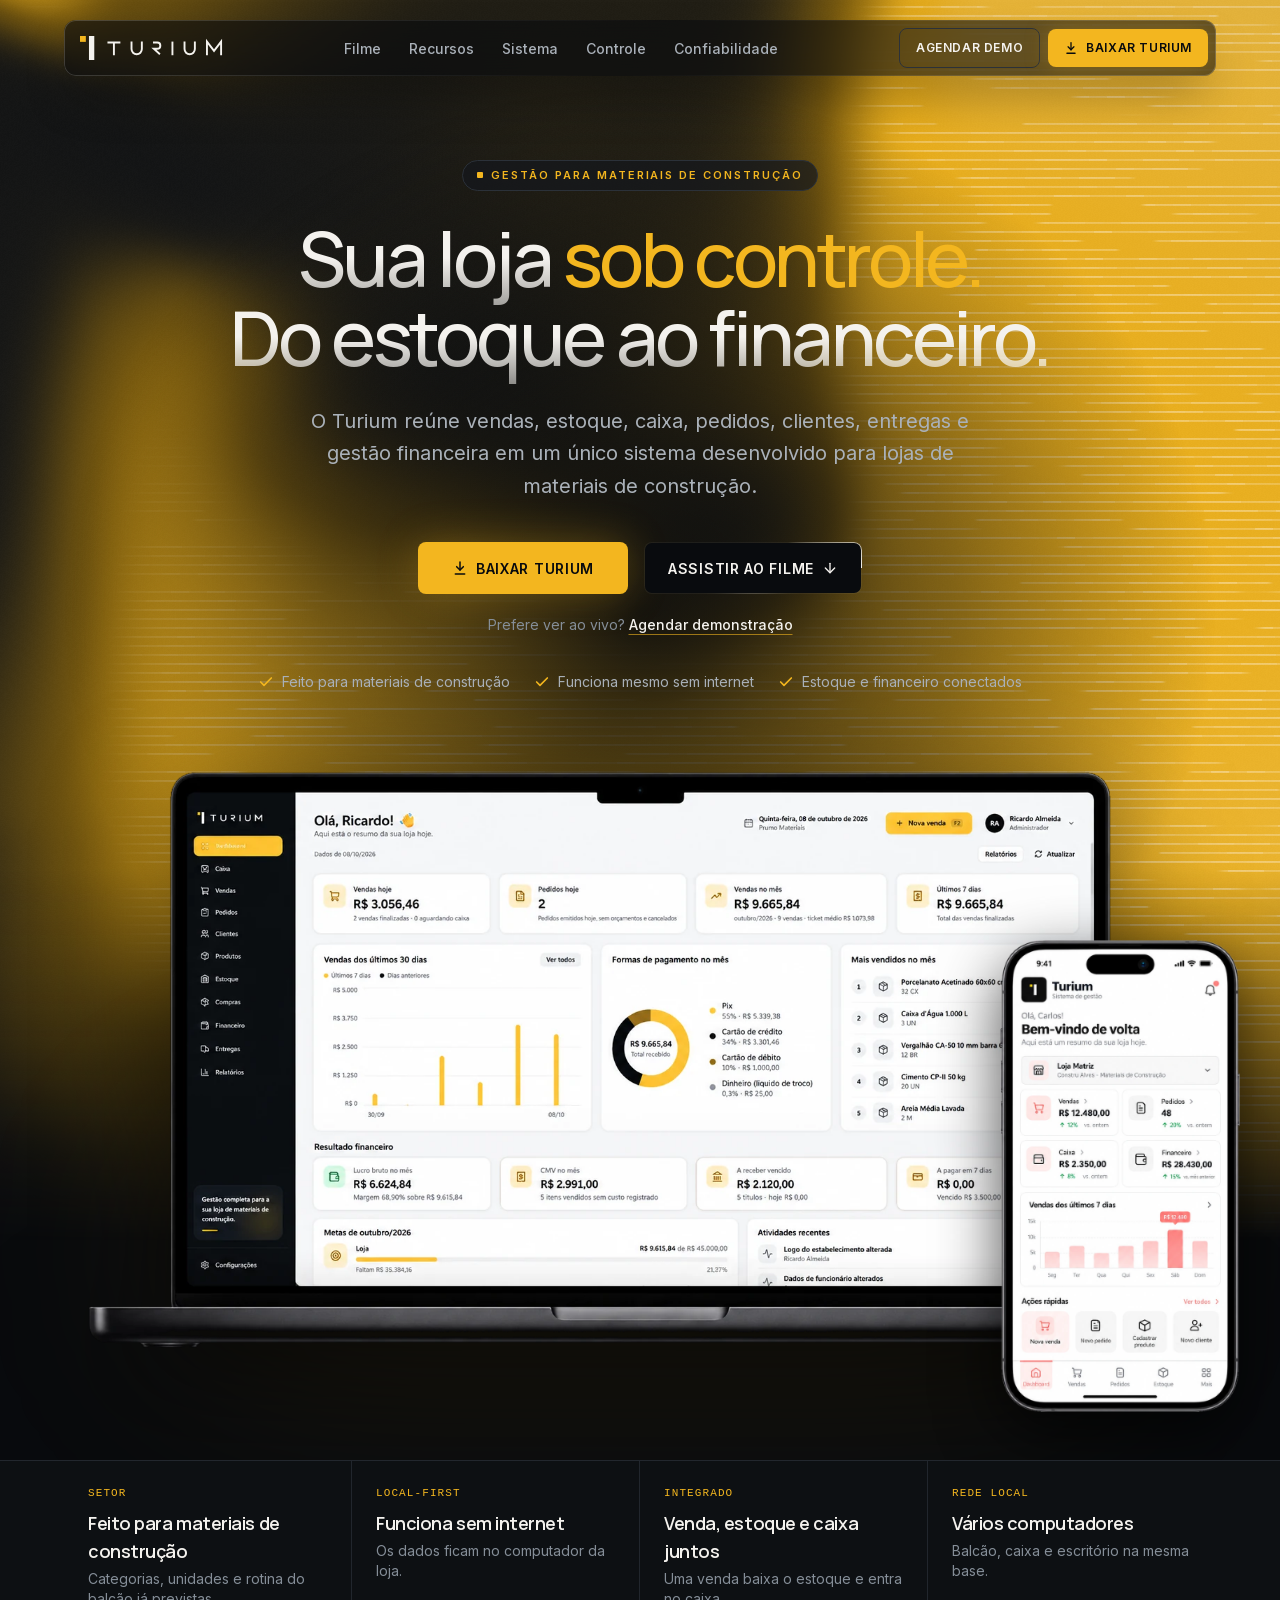
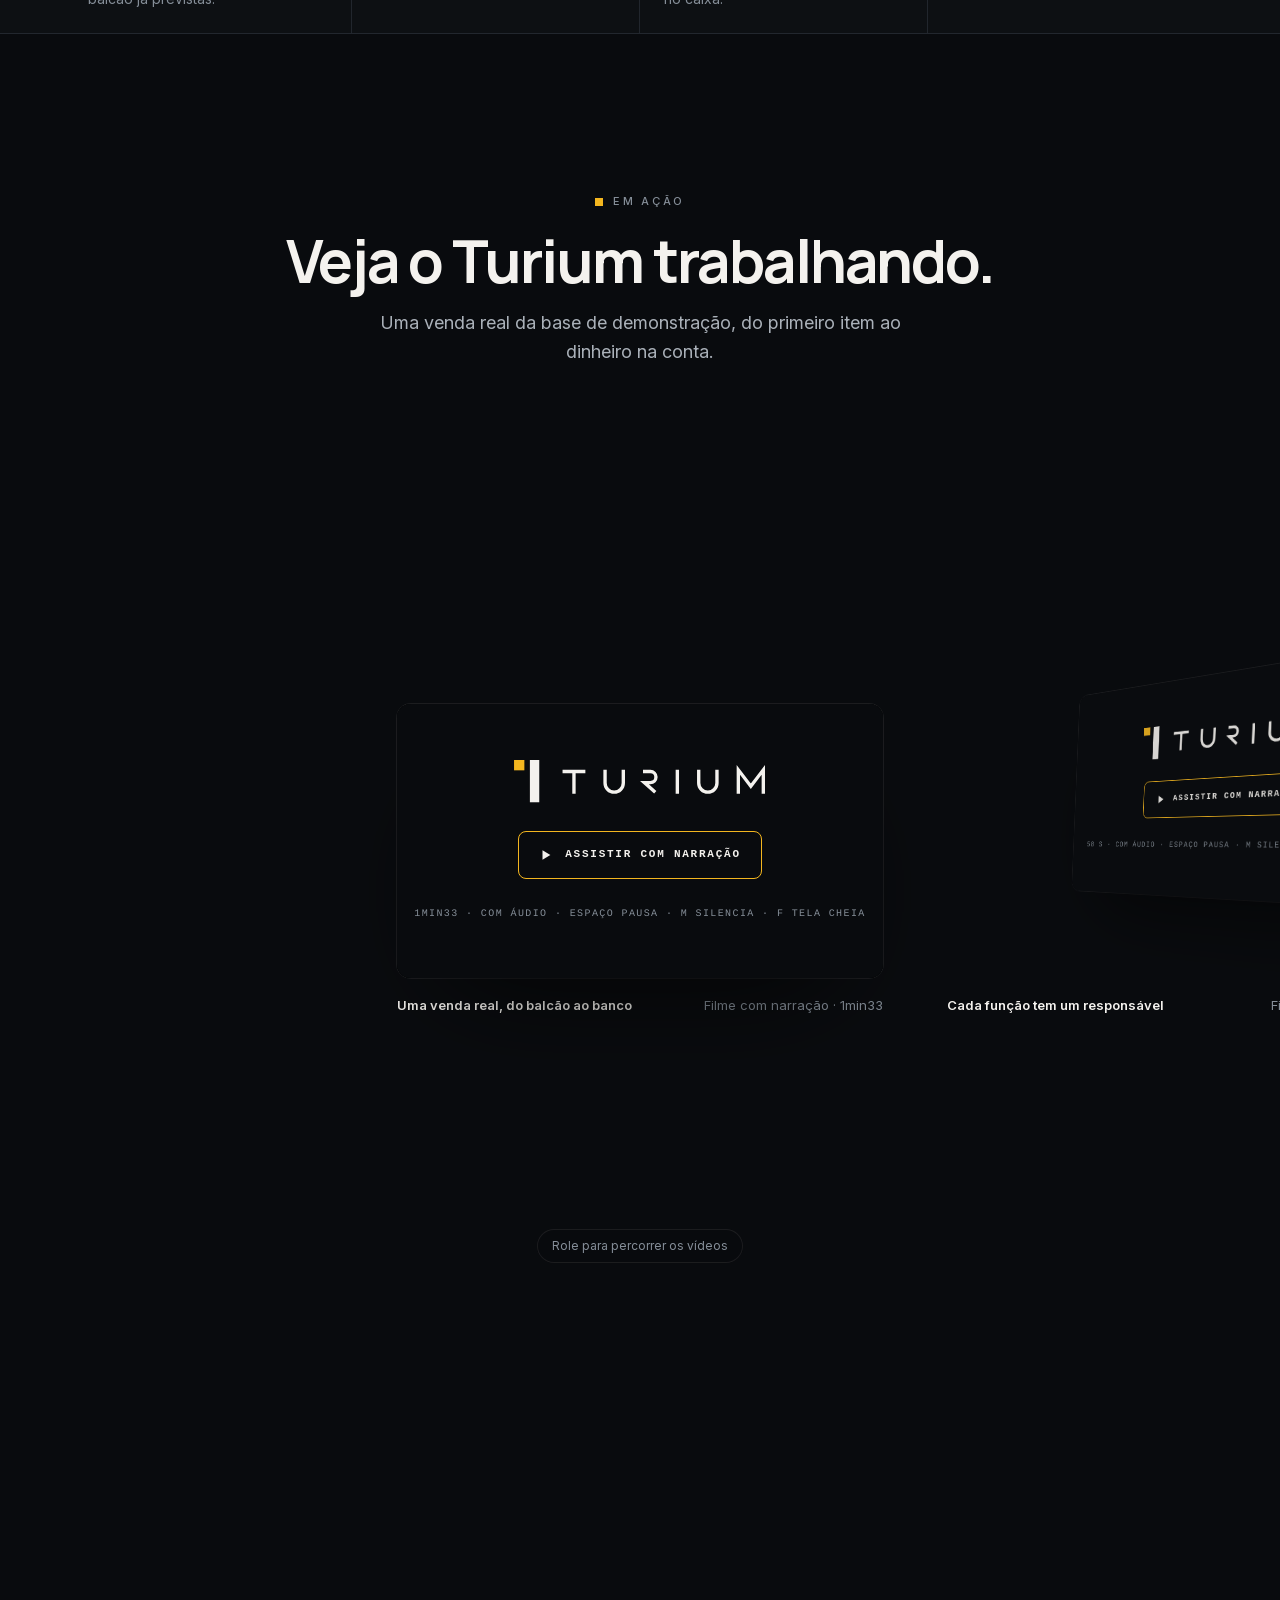
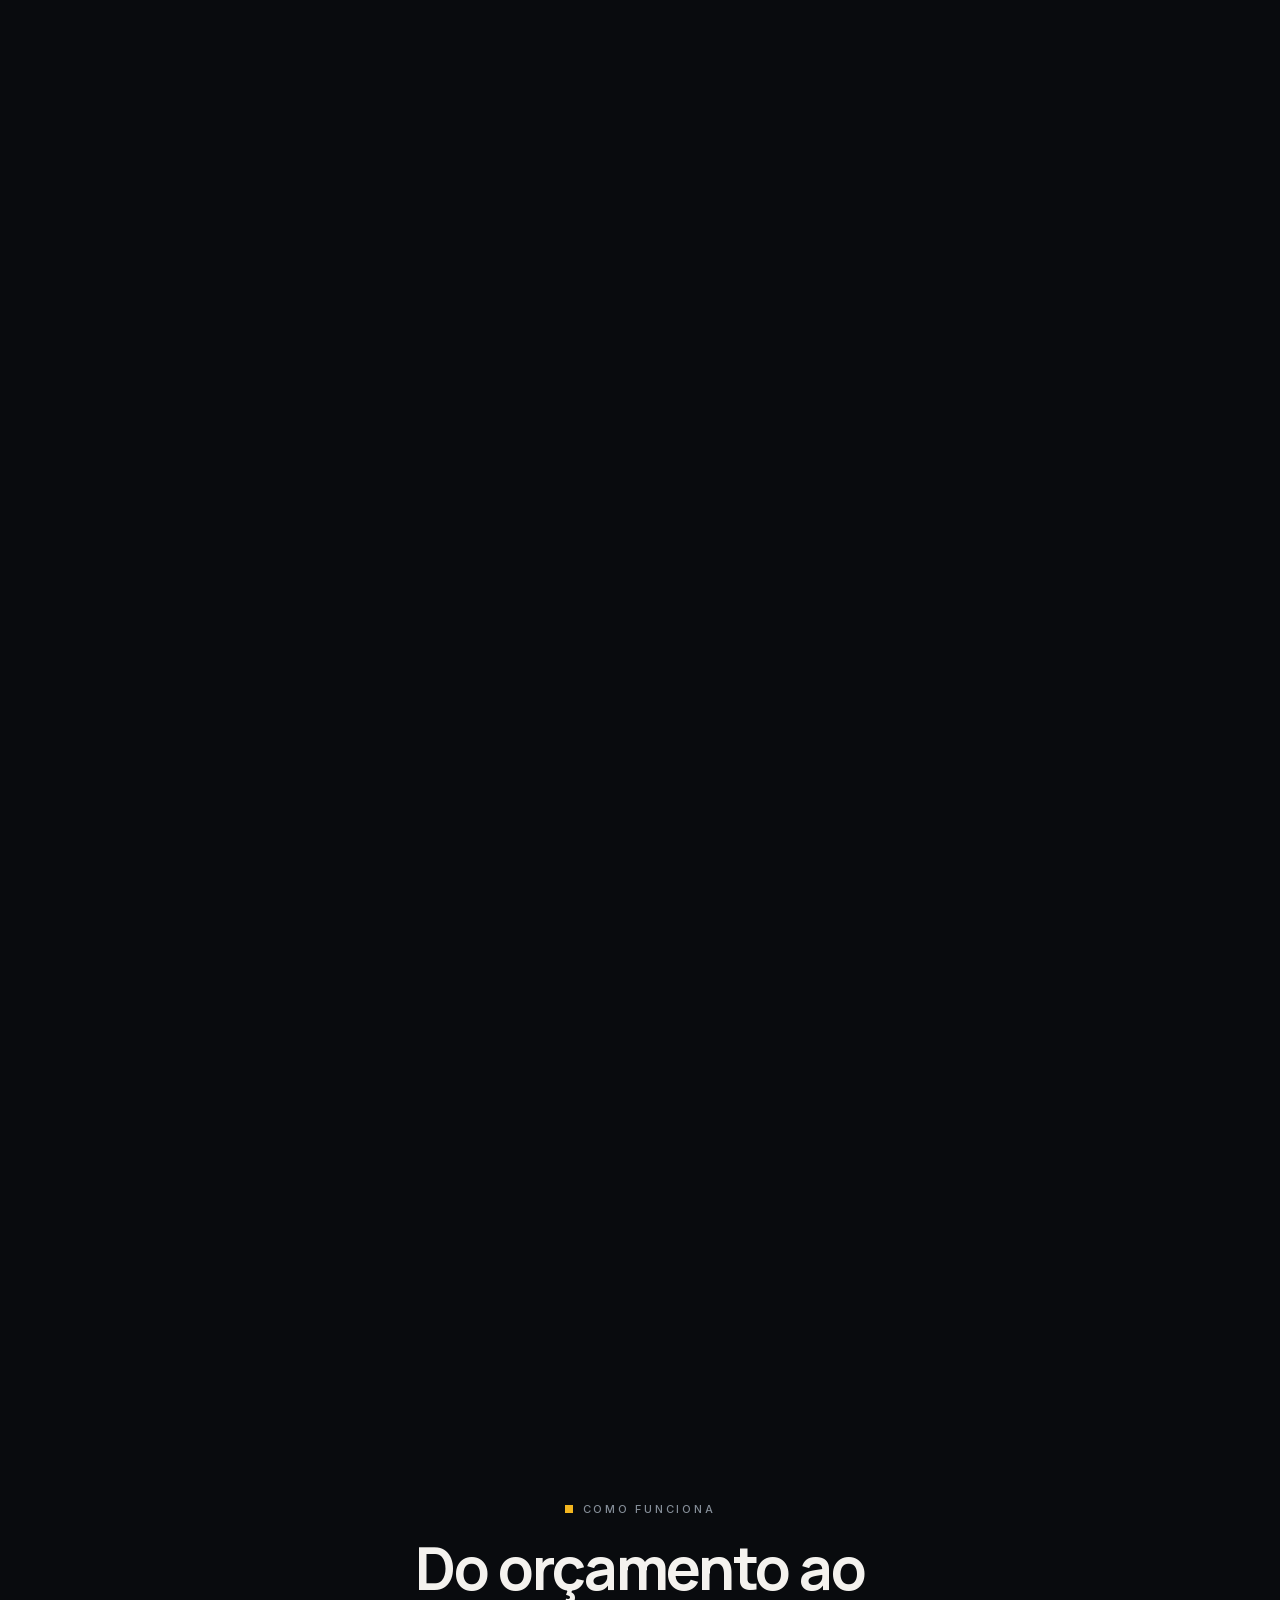
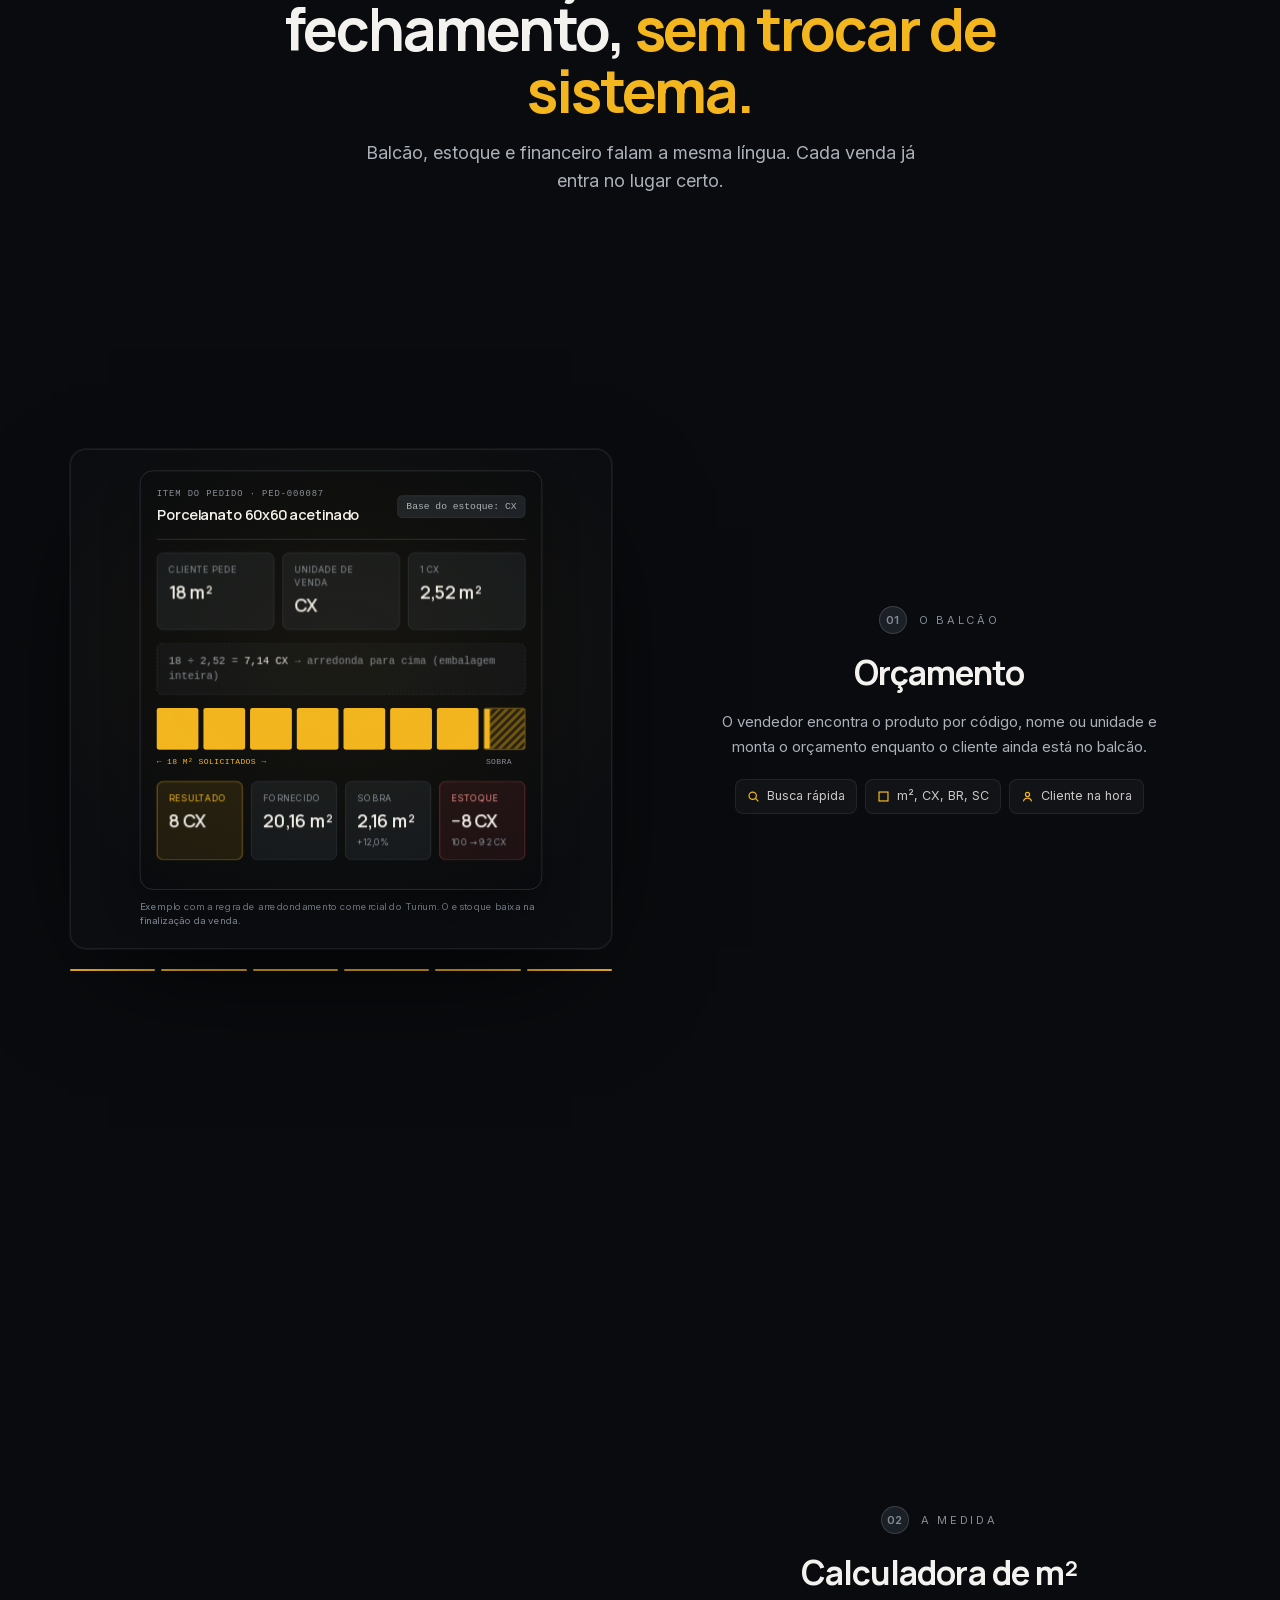
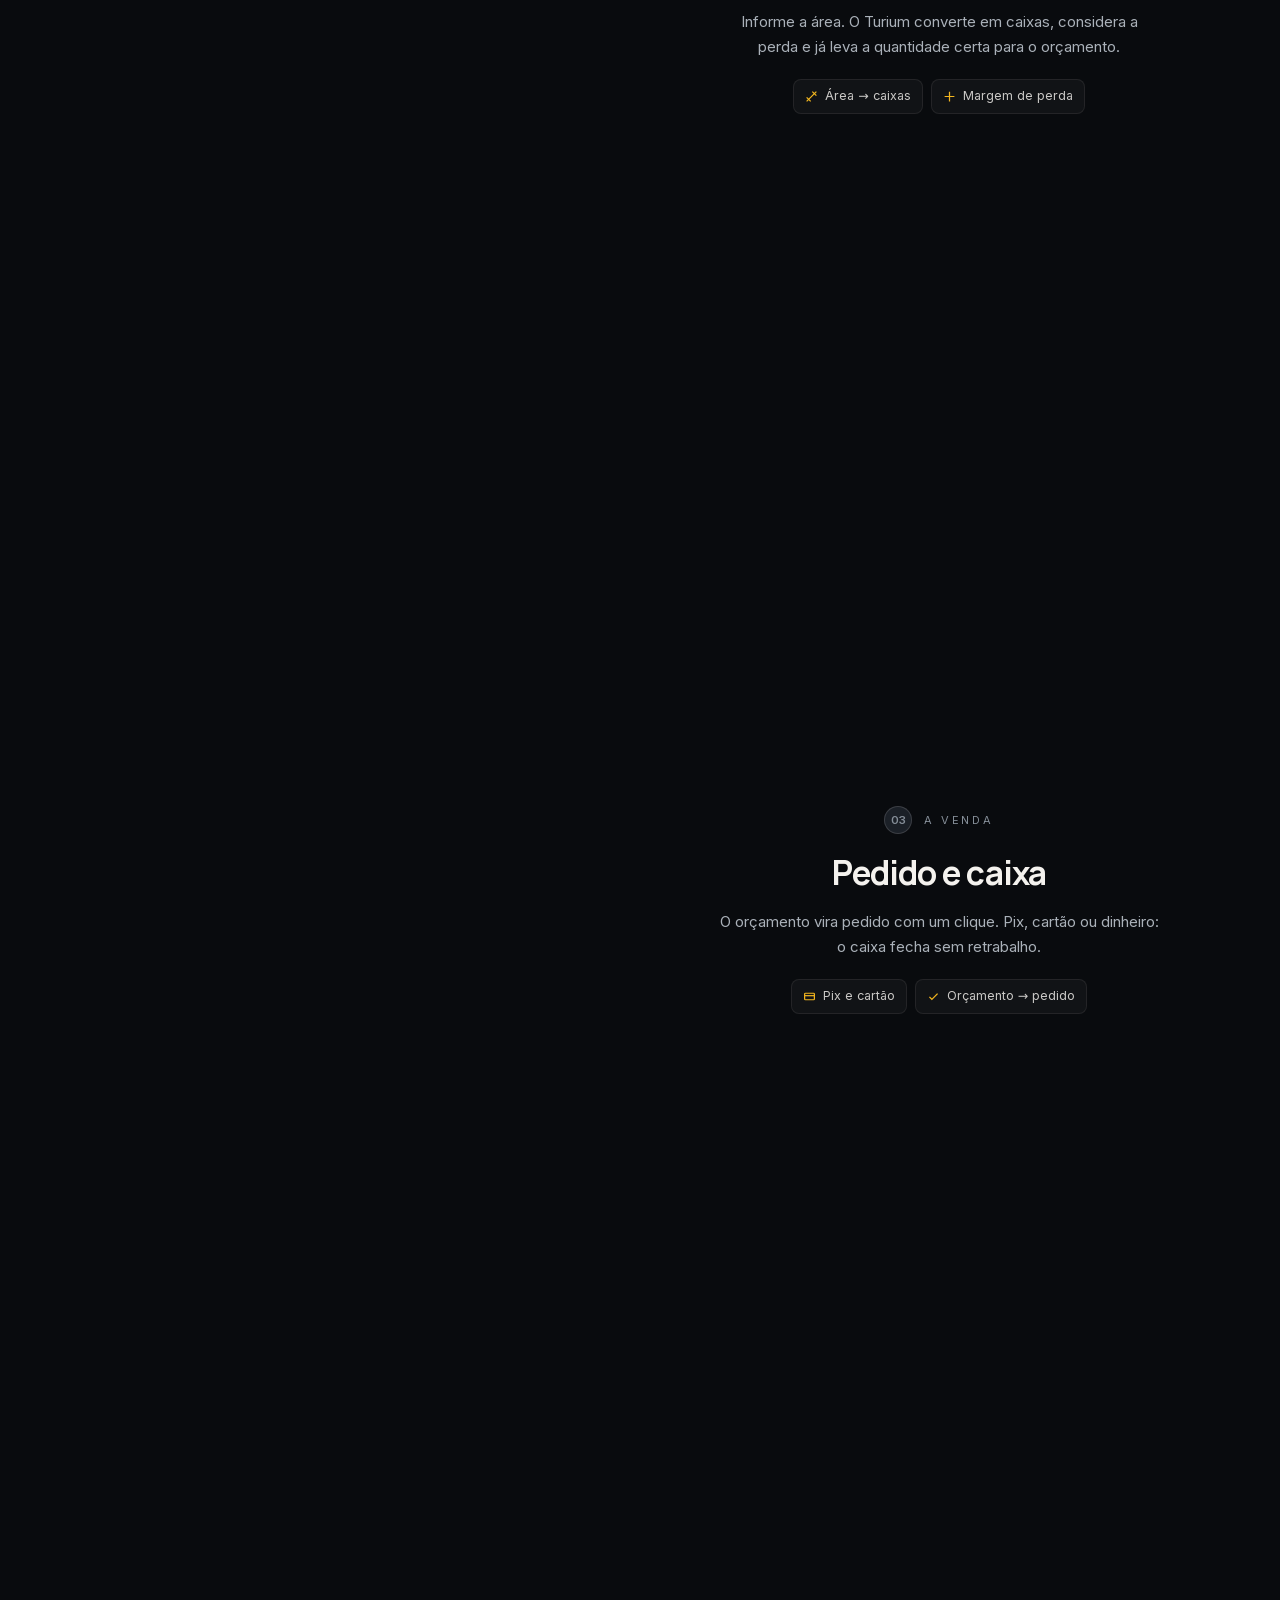
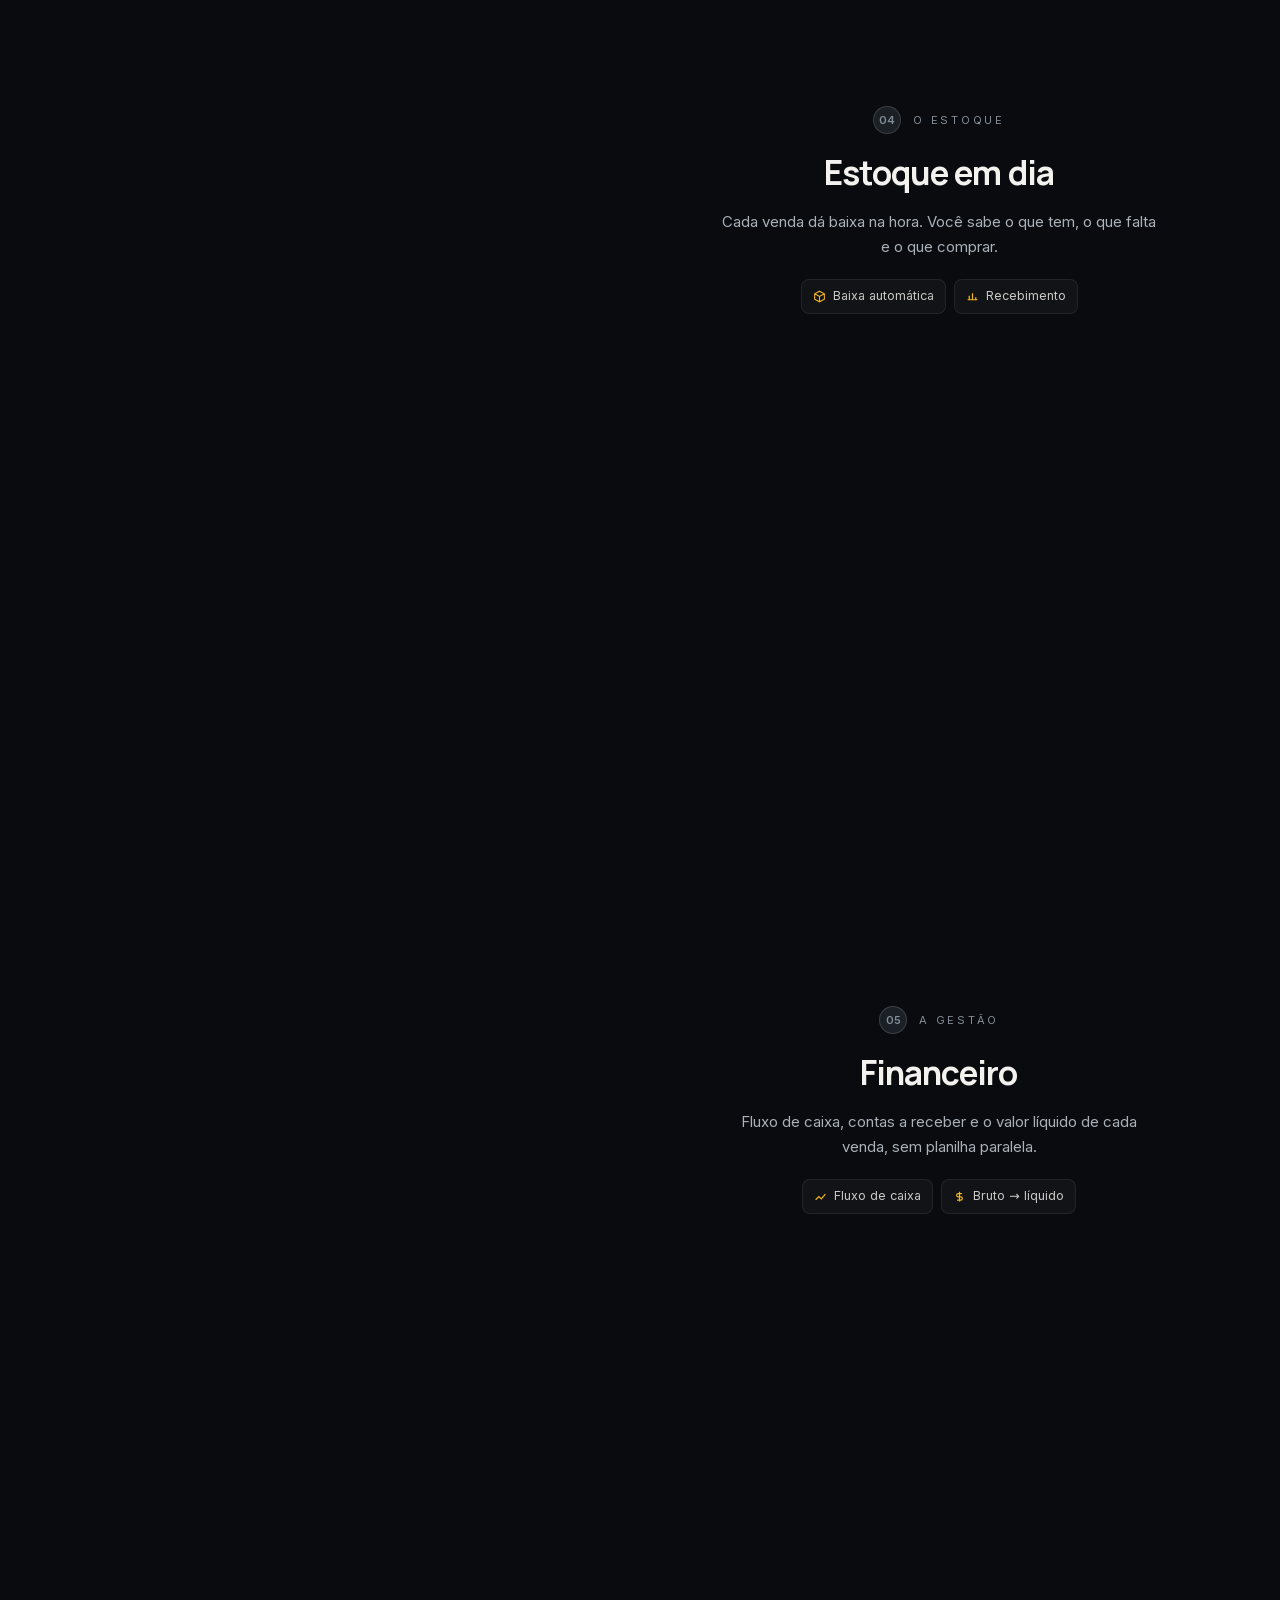
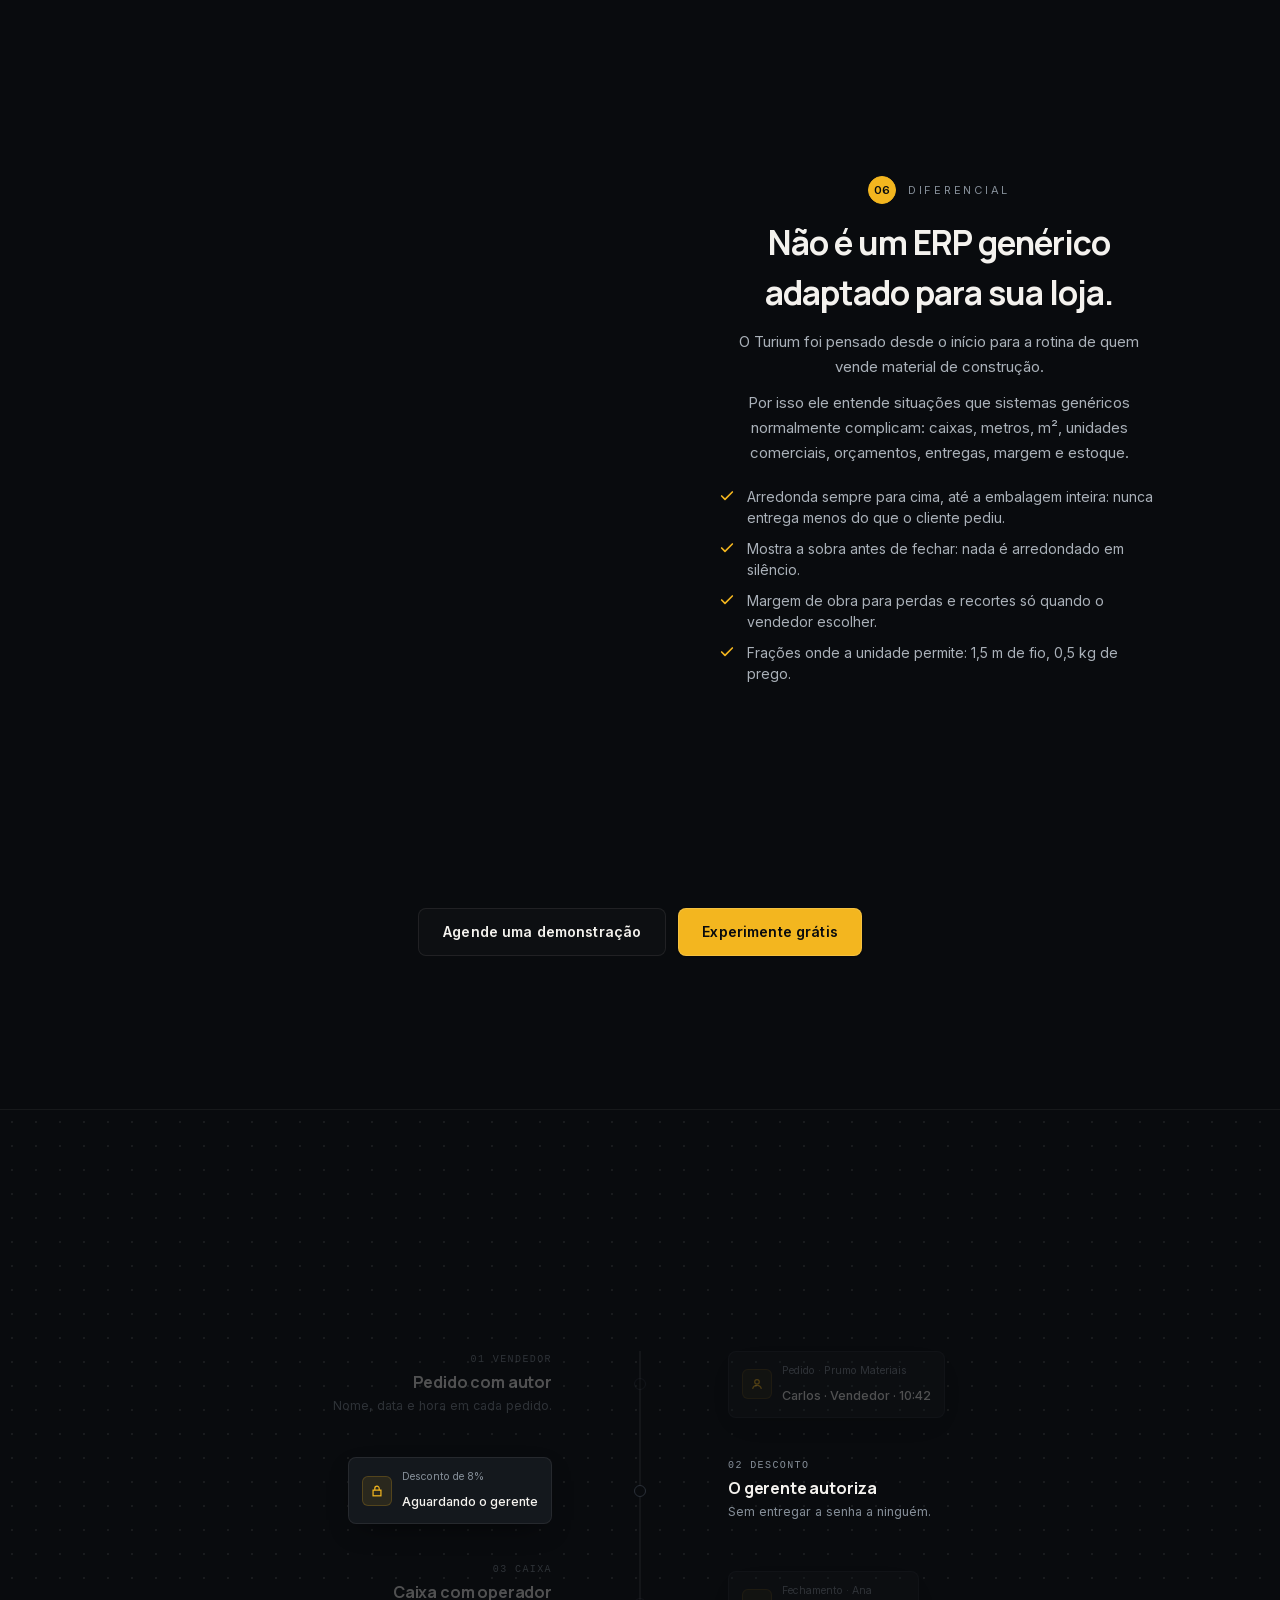
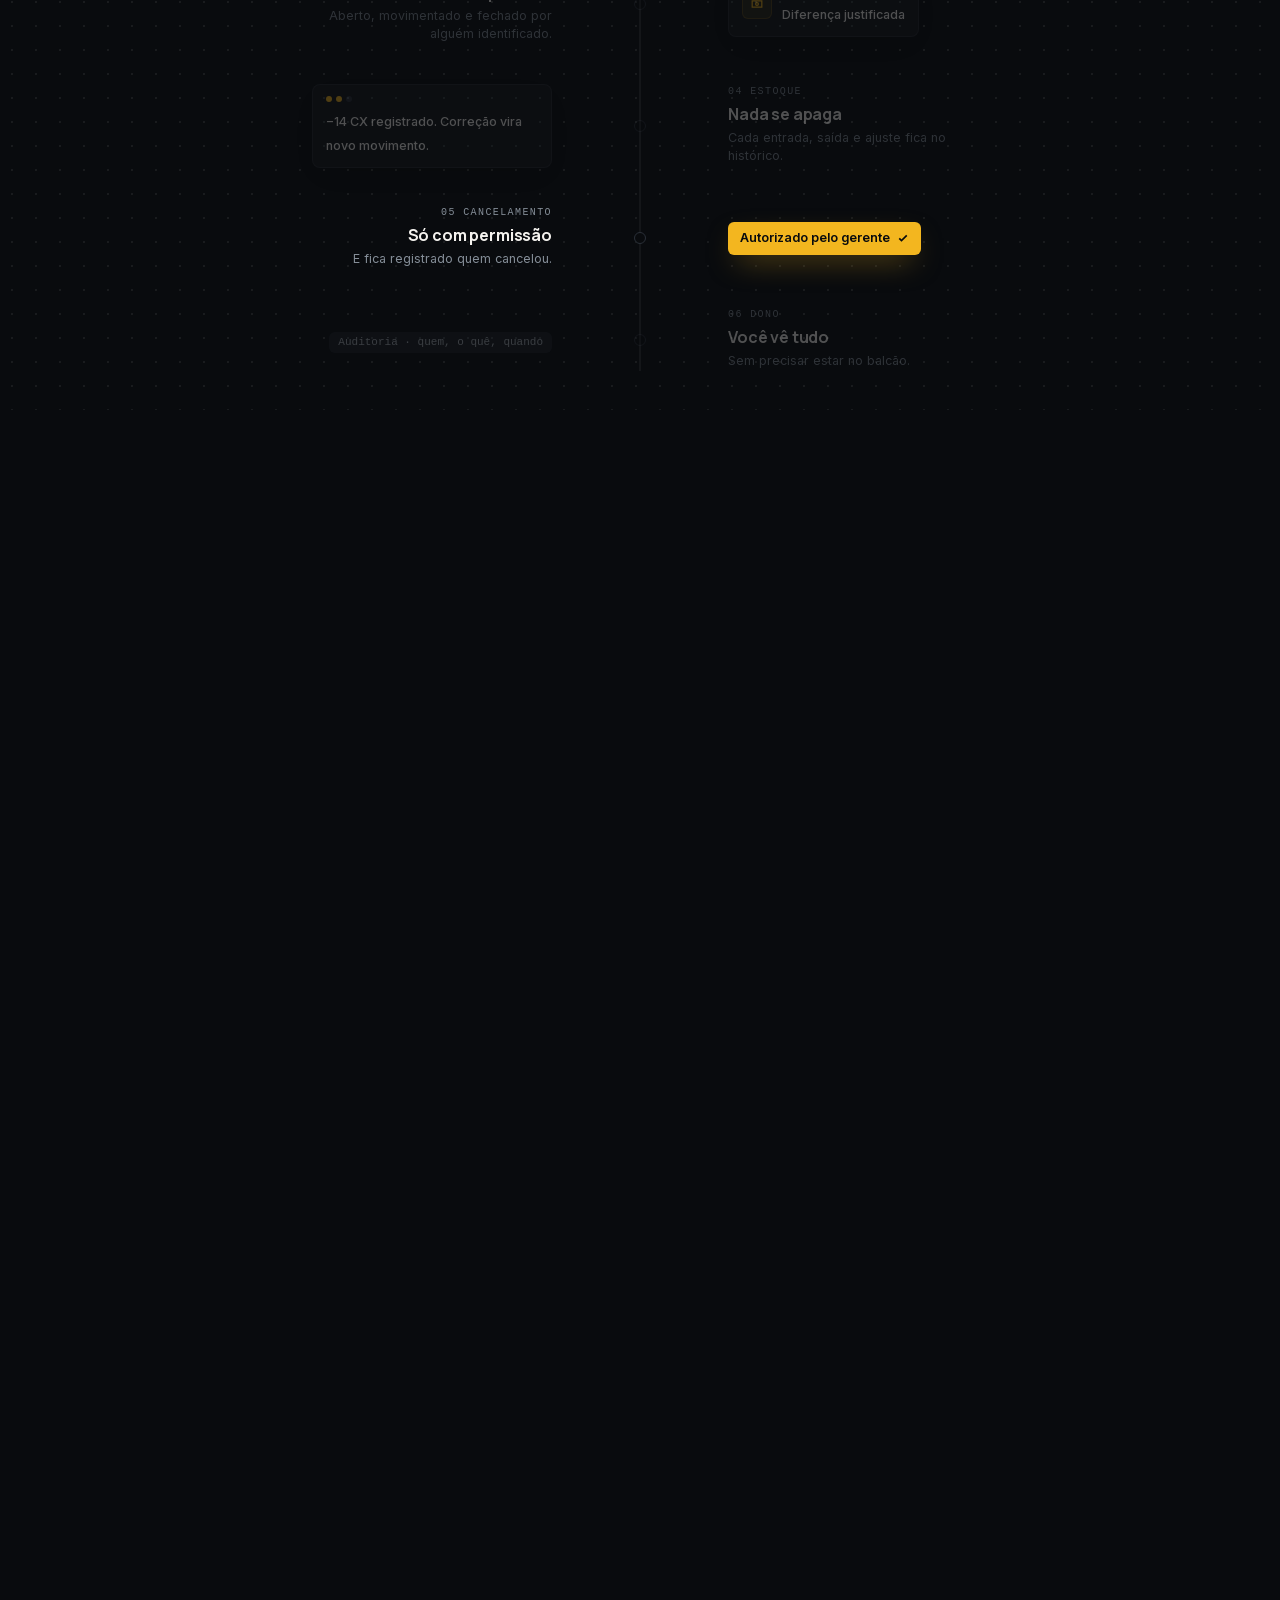
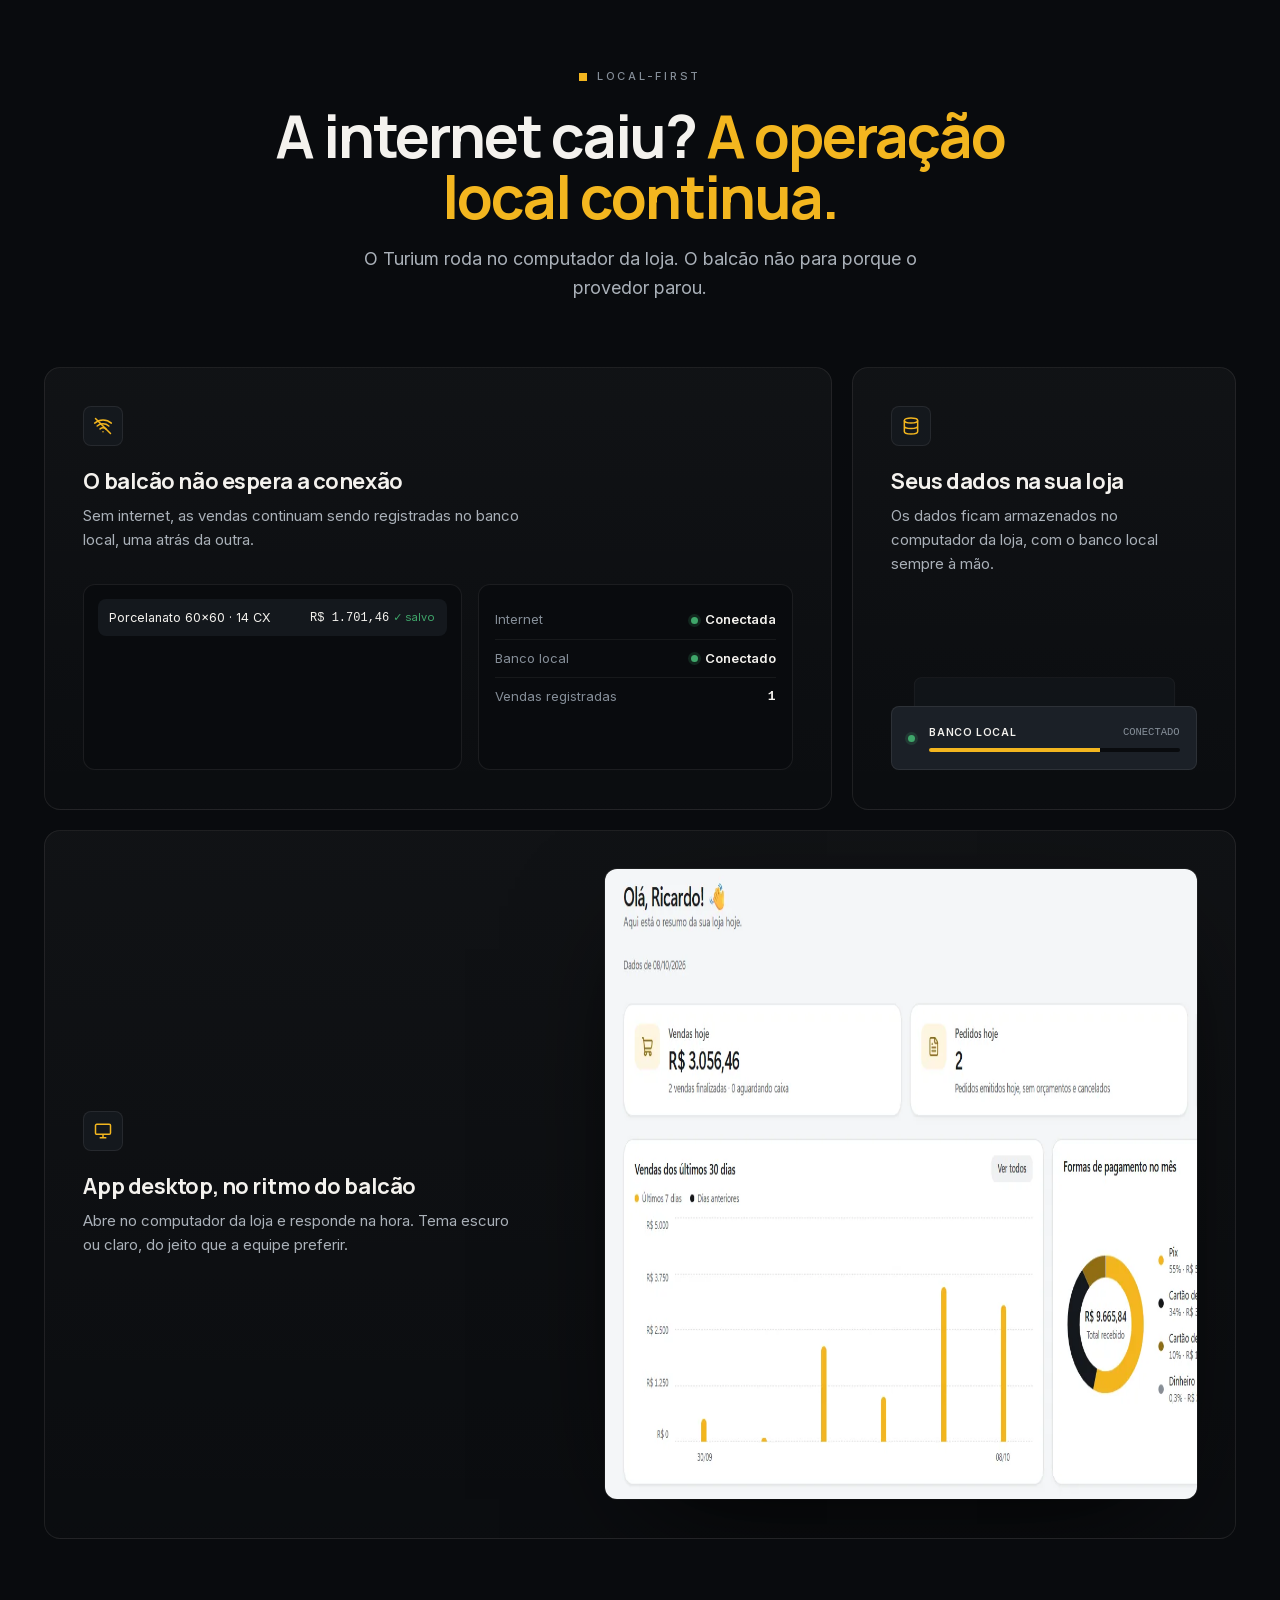
==== index.html @ cee7193a "correção de bugs no player de vídeo" ====
<!doctype html>
<html lang="pt-BR">
<head>
  <meta charset="utf-8">
  <meta name="viewport" content="width=device-width, initial-scale=1">
  <title>Turium — Sua loja sob controle. Do balcão à gestão.</title>
  <meta name="description" content="Turium é o ERP para lojas de materiais de construção. App desktop, local-first: a internet caiu, a operação local continua.">
  <meta name="theme-color" content="#090B0E">
  <link rel="icon" href="assets/motion/assets/brand/favicon.svg" type="image/svg+xml">
  <link rel="stylesheet" href="assets/motion/assets/fonts/inter.css">
  <link rel="stylesheet" href="assets/motion/assets/fonts/manrope.css">
  <link rel="stylesheet" href="css/styles.css">
  <link rel="stylesheet" href="css/inteligencia.css">
</head>
<body>

<a class="skip-link" href="#hero">Pular para o conteúdo</a>

<!-- ================= HEADER — cópia de "Turion landing page/index-v3.html" (links apontam para as seções deste site) ================= -->
<header id="site-header">
  <nav aria-label="Principal" class="t-nav" style="--border-gradient: linear-gradient(135deg, rgba(255,255,255,.18), rgba(255,255,255,0), rgba(255,255,255,.18)); --border-radius-before: .75rem">
    <a class="t-nav-logo" href="#topo">
      <img alt="Turium" height="176" src="assets/motion/assets/brand/turium-logo.svg" width="1052">
    </a>
    <div class="t-nav-links">
      <a href="#em-acao">Filme<span aria-hidden="true"></span></a>
      <a href="#recursos">Recursos<span aria-hidden="true"></span></a>
      <a href="#como-funciona">Sistema<span aria-hidden="true"></span></a>
      <a href="#controle">Controle<span aria-hidden="true"></span></a>
      <a href="#local-first">Confiabilidade<span aria-hidden="true"></span></a>
    </div>
    <div class="t-nav-actions">
      <a class="t-nav-demo" href="#comecar">Agendar demo</a>
      <a class="t-nav-download" href="#comecar">
        <svg aria-hidden="true" fill="none" stroke="currentColor" stroke-linecap="round" stroke-linejoin="round" stroke-width="2.25" viewBox="0 0 24 24"><path d="M12 3v12"/><path d="m7 10 5 5 5-5"/><path d="M5 21h14"/></svg>
        <span class="sm-only">Baixar</span><span class="sm-up">Baixar Turium</span>
      </a>
      <button aria-controls="mobile-menu" aria-expanded="false" aria-label="Abrir menu" class="t-nav-toggle" id="menu-toggle" type="button">
        <svg aria-hidden="true" fill="none" stroke="currentColor" stroke-linecap="round" stroke-width="2" viewBox="0 0 24 24"><path class="menu-open" d="M4 7h16M4 12h16M4 17h16"/><path class="menu-close hidden" d="M6 6l12 12M18 6 6 18"/></svg>
      </button>
    </div>
  </nav>
  <div class="t-mobile-menu" hidden id="mobile-menu">
    <a href="#em-acao">Filme</a>
    <a href="#recursos">Recursos</a>
    <a href="#como-funciona">Sistema</a>
    <a href="#controle">Controle</a>
    <a href="#local-first">Confiabilidade</a>
    <div class="t-mobile-ctas">
      <a class="m-demo" href="#comecar">Agendar demo</a>
      <a class="m-download" href="#comecar">Baixar Turium</a>
    </div>
  </div>
</header>

<main id="topo">

<!-- ================= HERO ================= -->
<!-- Cópia do hero de "Turion landing page/index-v3.html" (classes Tailwind convertidas para CSS em styles.css, prefixo t-) -->
<section class="t-hero" id="hero" aria-labelledby="hero-title">
  <!-- Fundo fluido em WebGL próprio (js/hero-bg.js). Sem WebGL, o script aplica um brilho estático em CSS. -->
  <canvas aria-hidden="true" id="hero-bg"></canvas>
  <div aria-hidden="true" id="hero-veil"></div>

  <div class="t-hero-copy">
    <p class="enter t-hero-badge" style="--d:.2s"><span aria-hidden="true"></span>Gestão para materiais de construção</p>
    <h1 class="enter t-hero-title" id="hero-title" style="--d:.35s">
      <span class="t-grad">Sua loja </span><span class="text-gold">sob controle.</span><br>
      <span class="t-grad t-grad-2">Do estoque ao financeiro.</span>
    </h1>
    <p class="enter t-hero-lead" style="--d:.5s">O Turium reúne vendas, estoque, caixa, pedidos, clientes, entregas e gestão financeira em um único sistema desenvolvido para lojas de materiais de construção.</p>
    <div class="enter t-hero-ctas" style="--d:.65s">
      <a class="t-btn-gold" href="#comecar">
        <svg aria-hidden="true" fill="none" stroke="currentColor" stroke-linecap="round" stroke-linejoin="round" stroke-width="2.25" viewBox="0 0 24 24"><path d="M12 3v12"/><path d="m7 10 5 5 5-5"/><path d="M5 21h14"/></svg>Baixar Turium
      </a>
      <!-- Glow beam (design system), recolorido para Tractor Gold -->
      <a class="t-btn-beam" href="#em-acao">
        <span aria-hidden="true" class="b-rest"></span>
        <span aria-hidden="true" class="b-hover"></span>
        <span aria-hidden="true" class="b-ring"><span></span></span>
        <span aria-hidden="true" class="b-fill"></span>
        <span class="b-label">Assistir ao filme<svg aria-hidden="true" fill="none" stroke="currentColor" stroke-linecap="round" stroke-linejoin="round" stroke-width="2" viewBox="0 0 24 24"><path d="M12 5v14"/><path d="m19 12-7 7-7-7"/></svg></span>
      </a>
    </div>
    <p class="enter t-hero-alt" style="--d:.75s">Prefere ver ao vivo? <a href="#comecar">Agendar demonstração</a></p>
    <ul class="enter t-hero-checks" style="--d:.85s">
      <li><svg aria-hidden="true" fill="none" stroke="currentColor" stroke-linecap="round" stroke-linejoin="round" stroke-width="2.5" viewBox="0 0 24 24"><path d="M20 6 9 17l-5-5"/></svg>Feito para materiais de construção</li>
      <li><svg aria-hidden="true" fill="none" stroke="currentColor" stroke-linecap="round" stroke-linejoin="round" stroke-width="2.5" viewBox="0 0 24 24"><path d="M20 6 9 17l-5-5"/></svg>Funciona mesmo sem internet</li>
      <li><svg aria-hidden="true" fill="none" stroke="currentColor" stroke-linecap="round" stroke-linejoin="round" stroke-width="2.5" viewBox="0 0 24 24"><path d="M20 6 9 17l-5-5"/></svg>Estoque e financeiro conectados</li>
    </ul>
  </div>

  <!-- Palco do produto: notebook com o dashboard (fundo recortado) + versão mobile à frente -->
  <div class="t-stage">
    <div aria-hidden="true" class="t-stage-glow"></div>
    <div class="parallax" data-parallax="0.06">
      <figure class="t-hero-device">
        <img alt="Turium no computador: dashboard com vendas de hoje, pedidos, vendas do mês, gráfico dos últimos 30 dias, formas de pagamento e produtos mais vendidos." decoding="async" fetchpriority="high" width="1578" height="823" sizes="(min-width: 1152px) 1104px, 94vw" src="img/turium-laptop.webp" srcset="img/turium-laptop-960.webp 960w, img/turium-laptop.webp 1578w">
        <figcaption class="sr-only">Representação do Turium em um notebook.</figcaption>
      </figure>
    </div>
    <!-- O celular é desenhado em 300px e escalado (--phone-scale), como no original. -->
    <div class="t-phone-slot parallax" data-parallax="-0.05">
      <div class="t-hero-phone">
        <img class="owner-phone" src="img/turium-mobile.webp" width="720" height="1415" alt="Turium no celular: resumo de vendas, pedidos, caixa e financeiro da loja">
      </div>
    </div>
  </div>
</section>

<!-- ================= PROVA RÁPIDA — cópia de "Turion landing page/index.html" ================= -->
<section aria-label="Resumo" class="t-proof">
  <div class="t-proof-grid">
    <div class="reveal t-proof-item" style="--d:0s">
      <p class="k">Setor</p>
      <p class="t">Feito para materiais de construção</p>
      <p class="d">Categorias, unidades e rotina do balcão já previstas.</p>
    </div>
    <div class="reveal t-proof-item" style="--d:.08s">
      <p class="k">Local-first</p>
      <p class="t">Funciona sem internet</p>
      <p class="d">Os dados ficam no computador da loja.</p>
    </div>
    <div class="reveal t-proof-item" style="--d:.16s">
      <p class="k">Integrado</p>
      <p class="t">Venda, estoque e caixa juntos</p>
      <p class="d">Uma venda baixa o estoque e entra no caixa.</p>
    </div>
    <div class="reveal t-proof-item" style="--d:.24s">
      <p class="k">Rede local</p>
      <p class="t">Vários computadores</p>
      <p class="d">Balcão, caixa e escritório na mesma base.</p>
    </div>
  </div>
</section>

<!-- ================= CARROSSEL DE VÍDEOS ================= -->
<section id="em-acao" aria-labelledby="reel-title">
  <div class="container reel-head">
    <div class="section-head reveal">
      <span class="eyebrow">Em ação</span>
      <h2 class="h-section" id="reel-title">Veja o Turium trabalhando.</h2>
      <p class="lead">Uma venda real da base de demonstração, do primeiro item ao dinheiro na conta.</p>
    </div>
  </div>
  <div class="reel" id="reel">
    <div class="reel-sticky">
      <div class="reel-track" id="reel-track"></div>
      <p class="reel-hint">Role para percorrer os vídeos</p>
    </div>
  </div>
</section>

<!-- ================= COMO FUNCIONA (motion.so #how) ================= -->
<section class="section" id="como-funciona" aria-labelledby="how-title">
  <div class="container">
    <div class="section-head reveal">
      <span class="eyebrow">Como funciona</span>
      <h2 class="h-section" id="how-title">Do orçamento ao fechamento, <span class="text-gold">sem trocar de sistema.</span></h2>
      <p class="lead">Balcão, estoque e financeiro falam a mesma língua. Cada venda já entra no lugar certo.</p>
    </div>

    <div class="how-grid">
      <div class="how-visual" aria-hidden="true">
        <div class="how-sticky"><div>
          <div class="panel-frame">
            <div class="panel">
              <div class="quote">
                <span class="quote-tag">Orçamento em segundos</span>
                <div class="quote-line"><span>Porcelanato Acetinado 60x60 cm<small>18 m² + 10% de perda</small></span><span class="val">14 CX</span></div>
                <div class="quote-line"><span>Argamassa AC-II 20 kg<small>Calculada pela área</small></span><span class="val">8 SC</span></div>
                <div class="quote-line"><span>Rejunte flexível 1 kg<span class="caret"></span></span><span class="val">4 UN</span></div>
                <div class="quote-foot"><span class="pill">Cliente: Obra Jd. Europa</span><span class="pill">Pix</span><span class="quote-total"><b>R$ 1.701,46</b><span class="quote-go">→</span></span></div>
              </div>
            </div>
            <div class="panel panel-shot"><img src="assets/motion/assets/film/calculadora.webp" alt="" loading="lazy"></div>
            <div class="panel panel-shot"><img src="assets/motion/assets/film/pedido.webp" alt="" loading="lazy"></div>
            <div class="panel panel-shot"><img src="assets/motion/assets/film/estoque.webp" alt="" loading="lazy"></div>
            <div class="panel panel-shot"><img src="assets/motion/assets/film/fluxo.webp" alt="" loading="lazy"></div>
            <!-- Diferencial: cartão animado 18 m² → 8 CX (cópia de "Turion landing page/index.html", seção #materiais) -->
            <div class="panel panel-dif">
              <div class="dif-fit">
                <div aria-label="Exemplo de venda por medida: o cliente pede 18 metros quadrados de piso vendido em caixas de 2,52 metros quadrados; o Turium calcula 8 caixas, fornece 20,16 metros quadrados com sobra de 2,16 e baixa 8 caixas do estoque." class="dif-card" role="group">
                  <div class="dif-head">
                    <div>
                      <p class="dif-kicker">Item do pedido · PED-000087</p>
                      <p class="dif-title">Porcelanato 60x60 acetinado</p>
                    </div>
                    <span class="dif-base">Base do estoque: CX</span>
                  </div>
                  <dl class="dif-grid dif-grid-3">
                    <div class="dif-cell" data-step style="--d:.1s"><dt>Cliente pede</dt><dd>18 m²</dd></div>
                    <div class="dif-cell" data-step style="--d:.45s"><dt>Unidade de venda</dt><dd>CX</dd></div>
                    <div class="dif-cell dif-wide" data-step style="--d:.8s"><dt>1 CX</dt><dd>2,52 m²</dd></div>
                  </dl>
                  <div class="dif-formula" data-step style="--d:1.15s">
                    <p>18 ÷ 2,52 = <span class="hi">7,14 CX</span> <span class="lo">→ arredonda para cima (embalagem inteira)</span></p>
                  </div>
                  <!-- 8 caixas: 7,14 cobrem o pedido, o resto é sobra -->
                  <div aria-hidden="true" class="dif-boxes">
                    <div class="dif-boxes-row">
                      <span class="box-fill" style="--fill:#F3B61F; --d:1.5s"></span>
                      <span class="box-fill" style="--fill:#F3B61F; --d:1.6s"></span>
                      <span class="box-fill" style="--fill:#F3B61F; --d:1.7s"></span>
                      <span class="box-fill" style="--fill:#F3B61F; --d:1.8s"></span>
                      <span class="box-fill" style="--fill:#F3B61F; --d:1.9s"></span>
                      <span class="box-fill" style="--fill:#F3B61F; --d:2.0s"></span>
                      <span class="box-fill" style="--fill:#F3B61F; --d:2.1s"></span>
                      <span class="dif-last"><span class="box-fill dif-part" style="--fill:#F3B61F; --d:2.2s"></span><span class="box-fill dif-rest" style="--fill:rgba(243,182,31,.12); --d:2.35s"></span></span>
                    </div>
                    <div class="dif-boxes-legend"><span class="req">← 18 m² solicitados →</span><span class="left">sobra</span></div>
                  </div>
                  <dl class="dif-grid dif-grid-4">
                    <div class="dif-cell dif-ok" data-step style="--d:2.6s"><dt>Resultado</dt><dd>8 CX</dd></div>
                    <div class="dif-cell" data-step style="--d:2.85s"><dt>Fornecido</dt><dd>20,16 m²</dd></div>
                    <div class="dif-cell" data-step style="--d:3.1s"><dt>Sobra</dt><dd>2,16 m²</dd><p>+12,0%</p></div>
                    <div class="dif-cell dif-bad" data-step style="--d:3.35s"><dt>Estoque</dt><dd>−8 CX</dd><p>100 → 92 CX</p></div>
                  </dl>
                </div>
                <p class="dif-note">Exemplo com a regra de arredondamento comercial do Turium. O estoque baixa na finalização da venda.</p>
              </div>
            </div>
          </div>
          <div class="progress"><span></span><span></span><span></span><span></span><span></span><span></span></div>
        </div></div>
      </div>

      <div class="how-steps">
        <div class="how-step">
          <div class="how-step-inner">
            <div class="step-label"><span class="step-num">01</span><span class="step-kicker">O balcão</span></div>
            <h3>Orçamento</h3>
            <p>O vendedor encontra o produto por código, nome ou unidade e monta o orçamento enquanto o cliente ainda está no balcão.</p>
            <div class="chips">
              <span class="chip"><svg viewBox="0 0 16 16" aria-hidden="true"><circle cx="7" cy="7" r="4.5" fill="none" stroke="currentColor" stroke-width="1.5"/><path d="M10.5 10.5L14 14" stroke="currentColor" stroke-width="1.5"/></svg>Busca rápida</span>
              <span class="chip"><svg viewBox="0 0 16 16" aria-hidden="true"><rect x="2.5" y="2.5" width="11" height="11" fill="none" stroke="currentColor" stroke-width="1.5"/></svg>m², CX, BR, SC</span>
              <span class="chip"><svg viewBox="0 0 16 16" aria-hidden="true"><circle cx="8" cy="5.5" r="2.5" fill="none" stroke="currentColor" stroke-width="1.5"/><path d="M3 14c.6-2.6 2.6-4 5-4s4.4 1.4 5 4" fill="none" stroke="currentColor" stroke-width="1.5"/></svg>Cliente na hora</span>
            </div>
            <div class="how-mobile-panel"></div>
          </div>
        </div>
        <div class="how-step">
          <div class="how-step-inner">
            <div class="step-label"><span class="step-num">02</span><span class="step-kicker">A medida</span></div>
            <h3>Calculadora de m²</h3>
            <p>Informe a área. O Turium converte em caixas, considera a perda e já leva a quantidade certa para o orçamento.</p>
            <div class="chips">
              <span class="chip"><svg viewBox="0 0 16 16" aria-hidden="true"><path d="M2 14L14 2M2 9l5 5M9 2l5 5" fill="none" stroke="currentColor" stroke-width="1.5"/></svg>Área → caixas</span>
              <span class="chip"><svg viewBox="0 0 16 16" aria-hidden="true"><path d="M8 2v12M2 8h12" stroke="currentColor" stroke-width="1.5"/></svg>Margem de perda</span>
            </div>
            <div class="how-mobile-panel"></div>
          </div>
        </div>
        <div class="how-step">
          <div class="how-step-inner">
            <div class="step-label"><span class="step-num">03</span><span class="step-kicker">A venda</span></div>
            <h3>Pedido e caixa</h3>
            <p>O orçamento vira pedido com um clique. Pix, cartão ou dinheiro: o caixa fecha sem retrabalho.</p>
            <div class="chips">
              <span class="chip"><svg viewBox="0 0 16 16" aria-hidden="true"><rect x="2" y="4" width="12" height="8" rx="1" fill="none" stroke="currentColor" stroke-width="1.5"/><path d="M2 7h12" stroke="currentColor" stroke-width="1.5"/></svg>Pix e cartão</span>
              <span class="chip"><svg viewBox="0 0 16 16" aria-hidden="true"><path d="M3 8.5l3 3 7-7" fill="none" stroke="currentColor" stroke-width="1.6"/></svg>Orçamento → pedido</span>
            </div>
            <div class="how-mobile-panel"></div>
          </div>
        </div>
        <div class="how-step">
          <div class="how-step-inner">
            <div class="step-label"><span class="step-num">04</span><span class="step-kicker">O estoque</span></div>
            <h3>Estoque em dia</h3>
            <p>Cada venda dá baixa na hora. Você sabe o que tem, o que falta e o que comprar.</p>
            <div class="chips">
              <span class="chip"><svg viewBox="0 0 16 16" aria-hidden="true"><path d="M8 1.5l6 3.2v6.6l-6 3.2-6-3.2V4.7z M2 4.7l6 3.2 6-3.2M8 8v6.5" fill="none" stroke="currentColor" stroke-width="1.3"/></svg>Baixa automática</span>
              <span class="chip"><svg viewBox="0 0 16 16" aria-hidden="true"><path d="M2 12h12M4 12V7M8 12V4M12 12V9" stroke="currentColor" stroke-width="1.5"/></svg>Recebimento</span>
            </div>
            <div class="how-mobile-panel"></div>
          </div>
        </div>
        <div class="how-step">
          <div class="how-step-inner">
            <div class="step-label"><span class="step-num">05</span><span class="step-kicker">A gestão</span></div>
            <h3>Financeiro</h3>
            <p>Fluxo de caixa, contas a receber e o valor líquido de cada venda, sem planilha paralela.</p>
            <div class="chips">
              <span class="chip"><svg viewBox="0 0 16 16" aria-hidden="true"><path d="M2 12l4-4 3 3 5-6" fill="none" stroke="currentColor" stroke-width="1.5"/></svg>Fluxo de caixa</span>
              <span class="chip"><svg viewBox="0 0 16 16" aria-hidden="true"><path d="M8 2v12M11 4.5H6.5a2 2 0 0 0 0 4h3a2 2 0 0 1 0 4H5" fill="none" stroke="currentColor" stroke-width="1.4"/></svg>Bruto → líquido</span>
            </div>
            <div class="how-mobile-panel"></div>
          </div>
        </div>
        <div class="how-step">
          <div class="how-step-inner">
            <div class="step-label"><span class="step-num">06</span><span class="step-kicker">Diferencial</span></div>
            <h3>Não é um ERP genérico adaptado para sua loja.</h3>
            <p>O Turium foi pensado desde o início para a rotina de quem vende material de construção.</p>
            <p>Por isso ele entende situações que sistemas genéricos normalmente complicam: caixas, metros, m², unidades comerciais, orçamentos, entregas, margem e estoque.</p>
            <ul class="dif-list">
              <li><svg aria-hidden="true" fill="none" stroke="currentColor" stroke-linecap="round" stroke-linejoin="round" stroke-width="2.5" viewBox="0 0 24 24"><path d="M20 6 9 17l-5-5"/></svg>Arredonda sempre para cima, até a embalagem inteira: nunca entrega menos do que o cliente pediu.</li>
              <li><svg aria-hidden="true" fill="none" stroke="currentColor" stroke-linecap="round" stroke-linejoin="round" stroke-width="2.5" viewBox="0 0 24 24"><path d="M20 6 9 17l-5-5"/></svg>Mostra a sobra antes de fechar: nada é arredondado em silêncio.</li>
              <li><svg aria-hidden="true" fill="none" stroke="currentColor" stroke-linecap="round" stroke-linejoin="round" stroke-width="2.5" viewBox="0 0 24 24"><path d="M20 6 9 17l-5-5"/></svg>Margem de obra para perdas e recortes só quando o vendedor escolher.</li>
              <li><svg aria-hidden="true" fill="none" stroke="currentColor" stroke-linecap="round" stroke-linejoin="round" stroke-width="2.5" viewBox="0 0 24 24"><path d="M20 6 9 17l-5-5"/></svg>Frações onde a unidade permite: 1,5 m de fio, 0,5 kg de prego.</li>
            </ul>
            <div class="how-mobile-panel"></div>
          </div>
        </div>
      </div>
    </div>

    <div class="how-ctas reveal">
      <a class="btn btn-ghost" href="#comecar">Agende uma demonstração</a>
      <a class="btn btn-gold" href="#comecar"><span class="shimmer"></span>Experimente grátis</a>
    </div>
  </div>
</section>

<!-- ================= CONTROLE: CADA PASSO TEM UM RESPONSÁVEL (layout ORAVIA lifecycle) =================
     A mesma venda de "Como funciona", agora vista pelo dono: quem fez, quando e com que permissão.
     Nomes e valores são exemplos ilustrativos. -->
<section class="lifecycle" id="controle" aria-labelledby="lc-title">
  <div class="lc-sticky">
    <div class="lc-dots" aria-hidden="true"></div>
    <div class="lc-inner">
      <div class="lc-header">
        <h2 id="lc-title">Cada passo tem um responsável</h2>
        <p>A mesma venda, vista pelo dono: quem fez, quando e com que permissão.</p>
      </div>
      <div class="lc-body">
        <div class="lc-rail" aria-hidden="true"></div>
        <div class="lc-fill" aria-hidden="true"></div>
        <div class="lc-steps">
          <div class="lc-step" data-threshold="0.1">
            <div class="lc-side left"><span class="lc-kicker">01 Vendedor</span><h3>Pedido com autor</h3><p>Nome, data e hora em cada pedido.</p></div>
            <span class="lc-node"></span>
            <div class="lc-side right"><div class="lc-card row"><span class="lc-ico"><svg viewBox="0 0 16 16" aria-hidden="true"><circle cx="8" cy="5.5" r="2.6" fill="none" stroke="currentColor" stroke-width="1.4"/><path d="M3 13.5c.6-2.6 2.6-4 5-4s4.4 1.4 5 4" fill="none" stroke="currentColor" stroke-width="1.4"/></svg></span><span><span class="k">Pedido · Prumo Materiais</span><span class="v">Carlos · Vendedor · 10:42</span></span></div></div>
          </div>
          <div class="lc-step" data-threshold="0.25">
            <div class="lc-side left"><div class="lc-card row"><span class="lc-ico"><svg viewBox="0 0 16 16" aria-hidden="true"><rect x="3.5" y="7" width="9" height="6.5" fill="none" stroke="currentColor" stroke-width="1.4"/><path d="M5.5 7V5a2.5 2.5 0 0 1 5 0v2" fill="none" stroke="currentColor" stroke-width="1.4"/></svg></span><span><span class="k">Desconto de 8%</span><span class="v">Aguardando o gerente</span></span></div></div>
            <span class="lc-node"></span>
            <div class="lc-side right"><span class="lc-kicker">02 Desconto</span><h3>O gerente autoriza</h3><p>Sem entregar a senha a ninguém.</p></div>
          </div>
          <div class="lc-step" data-threshold="0.4">
            <div class="lc-side left"><span class="lc-kicker">03 Caixa</span><h3>Caixa com operador</h3><p>Aberto, movimentado e fechado por alguém identificado.</p></div>
            <span class="lc-node"></span>
            <div class="lc-side right"><div class="lc-card row"><span class="lc-ico"><svg viewBox="0 0 16 16" aria-hidden="true"><path d="M2.5 4.5h11v7h-11z" fill="none" stroke="currentColor" stroke-width="1.4"/><circle cx="8" cy="8" r="1.6" fill="none" stroke="currentColor" stroke-width="1.4"/></svg></span><span><span class="k">Fechamento · Ana</span><span class="v">Diferença justificada</span></span></div></div>
          </div>
          <div class="lc-step" data-threshold="0.55">
            <div class="lc-side left"><div class="lc-card"><div class="lc-bars" aria-hidden="true"><i></i><i></i><i></i></div><span class="v">−14 CX registrado. Correção vira novo movimento.</span></div></div>
            <span class="lc-node"></span>
            <div class="lc-side right"><span class="lc-kicker">04 Estoque</span><h3>Nada se apaga</h3><p>Cada entrada, saída e ajuste fica no histórico.</p></div>
          </div>
          <div class="lc-step" data-threshold="0.7">
            <div class="lc-side left"><span class="lc-kicker">05 Cancelamento</span><h3>Só com permissão</h3><p>E fica registrado quem cancelou.</p></div>
            <span class="lc-node"></span>
            <div class="lc-side right"><span class="lc-paid">Autorizado pelo gerente<svg viewBox="0 0 16 16" aria-hidden="true"><path d="M3 8.5l3 3 7-7" fill="none" stroke="currentColor" stroke-width="2.2"/></svg></span></div>
          </div>
          <div class="lc-step" data-threshold="0.85">
            <div class="lc-side left"><span class="lc-hash">Auditoria · quem, o quê, quando</span></div>
            <span class="lc-node"></span>
            <div class="lc-side right"><span class="lc-kicker">06 Dono</span><h3>Você vê tudo</h3><p>Sem precisar estar no balcão.</p></div>
          </div>
        </div>
      </div>
    </div>
  </div>
</section>

<!-- ================= LOCAL-FIRST ================= -->
<section class="section" id="local-first" aria-labelledby="lf-title">
  <div class="container">
    <div class="section-head reveal">
      <span class="eyebrow">Local-first</span>
      <h2 class="h-section" id="lf-title">A internet caiu? <span class="text-gold">A operação local continua.</span></h2>
      <p class="lead">O Turium roda no computador da loja. O balcão não para porque o provedor parou.</p>
    </div>

    <div class="bento">
      <article class="tile span-8 reveal">
        <div class="tile-grid" aria-hidden="true"></div>
        <div class="tile-body">
          <span class="tile-ico"><svg viewBox="0 0 24 24" aria-hidden="true"><path d="M2 8.5a15 15 0 0 1 20 0M5 12a10.5 10.5 0 0 1 14 0M8.5 15.5a5.5 5.5 0 0 1 7 0M12 19h.01" fill="none" stroke="currentColor" stroke-width="1.8" stroke-linecap="round"/><path d="M3 3l18 18" stroke="currentColor" stroke-width="1.8" stroke-linecap="round"/></svg></span>
          <h3 class="h-card">O balcão não espera a conexão</h3>
          <p class="desc">Sem internet, as vendas continuam sendo registradas no banco local, uma atrás da outra.</p>
          <div class="net-demo">
            <div class="sales-feed" id="sales-feed" aria-live="off"></div>
            <div class="net-status">
              <div class="net-row"><span>Internet</span><span class="state" id="net-state"><i></i><span>Conectada</span></span></div>
              <div class="net-row"><span>Banco local</span><span class="state"><i></i><span>Conectado</span></span></div>
              <div class="net-row"><span>Vendas registradas</span><b class="mono" id="sales-count">0</b></div>
            </div>
          </div>
        </div>
      </article>

      <article class="tile span-4 reveal" style="--d:100ms">
        <div class="tile-grid" aria-hidden="true"></div>
        <div class="tile-body">
          <span class="tile-ico"><svg viewBox="0 0 24 24" aria-hidden="true"><ellipse cx="12" cy="5.5" rx="8" ry="3" fill="none" stroke="currentColor" stroke-width="1.8"/><path d="M4 5.5v13c0 1.7 3.6 3 8 3s8-1.3 8-3v-13M4 12c0 1.7 3.6 3 8 3s8-1.3 8-3" fill="none" stroke="currentColor" stroke-width="1.8"/></svg></span>
          <h3 class="h-card">Seus dados na sua loja</h3>
          <p class="desc">Os dados ficam armazenados no computador da loja, com o banco local sempre à mão.</p>
          <div class="stack" aria-hidden="true">
            <div class="ghost g1"></div>
            <div class="ghost g2"></div>
            <div class="front">
              <span class="state"><i></i></span>
              <div class="meta"><div><span>Banco local</span><span>conectado</span></div><div class="bar"><i></i></div></div>
            </div>
          </div>
        </div>
      </article>

      <article class="tile span-12 reveal">
        <div class="tile-grid" aria-hidden="true"></div>
        <div class="tile-body desk-row">
          <div>
            <span class="tile-ico"><svg viewBox="0 0 24 24" aria-hidden="true"><rect x="3" y="4" width="18" height="12" rx="1.5" fill="none" stroke="currentColor" stroke-width="1.8"/><path d="M8 20h8M12 16v4" stroke="currentColor" stroke-width="1.8"/></svg></span>
            <h3 class="h-card">App desktop, no ritmo do balcão</h3>
            <p class="desc">Abre no computador da loja e responde na hora. Tema escuro ou claro, do jeito que a equipe preferir.</p>
          </div>
          <div class="desk-shot">
            <img src="assets/motion/assets/screens/dashboard-light-crop-1120.webp" alt="Turium no tema claro" loading="lazy" width="1120" height="630">
          </div>
        </div>
      </article>
    </div>
  </div>
</section>

<!-- ================= RECURSOS ================= -->
<section class="section" id="recursos" aria-labelledby="feat-title">
  <div class="container">
    <div class="section-head reveal">
      <span class="eyebrow">Recursos</span>
      <h2 class="h-section" id="feat-title">Tudo o que a loja precisa. <span class="text-gold">Em um só lugar.</span></h2>
    </div>
    <div class="features">
      <article class="feature reveal">
        <div class="feature-shot"><img src="assets/motion/assets/screens/calculadora-m2-dark-960.webp" alt="Calculadora de m² do Turium" loading="lazy"></div>
        <div class="feature-body"><h3>Calculadora de m²</h3><p>Área em metros, resposta em caixas. Com perda e arredondamento.</p></div>
      </article>
      <article class="feature reveal" style="--d:80ms">
        <div class="feature-shot"><img src="assets/motion/assets/film/estoque.webp" alt="Tela de estoque do Turium" loading="lazy"></div>
        <div class="feature-body"><h3>Estoque</h3><p>Saldo atualizado a cada venda e a cada recebimento.</p></div>
      </article>
      <article class="feature reveal" style="--d:160ms">
        <div class="feature-shot"><img src="assets/motion/assets/film/recebimento.webp" alt="Tela de recebimento do Turium" loading="lazy"></div>
        <div class="feature-body"><h3>Recebimento</h3><p>A mercadoria entra conferida e já aparece no estoque.</p></div>
      </article>
      <article class="feature reveal">
        <div class="feature-shot"><img src="assets/motion/assets/film/fluxo.webp" alt="Fluxo de caixa do Turium" loading="lazy"></div>
        <div class="feature-body"><h3>Fluxo de caixa</h3><p>Entradas e saídas em uma linha do tempo clara.</p></div>
      </article>
      <article class="feature reveal" style="--d:80ms">
        <div class="feature-shot"><img src="assets/motion/assets/film/liquidacao.webp" alt="Bruto e líquido de uma venda no Turium" loading="lazy"></div>
        <div class="feature-body"><h3>Bruto → líquido</h3><p>Veja quanto cada venda deixa de fato no caixa.</p></div>
      </article>
      <article class="feature reveal" style="--d:160ms">
        <div class="feature-shot"><img src="assets/motion/assets/film/usuarios.webp" alt="Usuários e permissões no Turium" loading="lazy"></div>
        <div class="feature-body"><h3>Equipe</h3><p>Cada pessoa com o acesso certo para a sua função.</p></div>
      </article>
    </div>
  </div>
</section>

<!-- ================= INTELIGÊNCIA DE NEGÓCIOS — filme 3 (assets/video/, fontes em assets/motion/perdas.html) ================= -->
<section class="section intel" id="inteligencia" aria-labelledby="intel-title">
  <div class="container">
    <div class="section-head reveal">
      <span class="eyebrow">Inteligência de negócios</span>
      <h2 class="h-section" id="intel-title">Você sabe onde sua empresa <span class="text-gold">está perdendo dinheiro?</span></h2>
      <p class="lead">Vender mais é importante. Entender seus números é o que ajuda a proteger suas margens, identificar desperdícios e planejar o crescimento.</p>
    </div>

    <figure class="intel-player reveal" id="intel-player" style="--d:120ms">
      <div class="intel-frame">
        <video playsinline muted preload="none"
               data-poster="assets/video/filme3-perdas-poster.webp"
               data-src-hd="assets/video/filme3-perdas-1080.mp4"
               data-src-sd="assets/video/filme3-perdas-720.mp4"
               aria-label="Filme: o lucro começa quando você enxerga onde está perdendo" aria-describedby="intel-desc">
          <track kind="captions" srclang="pt-BR" label="Português (Brasil)" src="assets/video/filme3-perdas.pt-BR.vtt" default>
        </video>
        <button class="intel-start" type="button" aria-label="Assistir ao filme com som (59 segundos)">
          <span class="disc"><svg viewBox="0 0 16 16" aria-hidden="true"><path d="M4 2.5v11l9-5.5z" fill="currentColor"/></svg></span>
          <span class="lbl">Assistir · 59 s</span>
        </button>
        <button class="intel-unmute" type="button" aria-label="Ativar som e assistir do início">
          <svg viewBox="0 0 16 16" aria-hidden="true"><path d="M2 6h3l4-3v10l-4-3H2z" fill="currentColor"/><path d="M11.5 5.5a3.5 3.5 0 0 1 0 5M13 3.8a6 6 0 0 1 0 8.4" fill="none" stroke="currentColor" stroke-width="1.4"/></svg>Ativar som
        </button>
        <div class="intel-bar" role="group" aria-label="Controles do filme">
          <button class="ib" type="button" data-a="play" aria-label="Pausar">
            <svg class="i-play" viewBox="0 0 16 16" aria-hidden="true"><path d="M4 2.5v11l9-5.5z" fill="currentColor"/></svg>
            <svg class="i-pause" viewBox="0 0 16 16" aria-hidden="true"><path d="M4 2.5h3v11H4zM9 2.5h3v11H9z" fill="currentColor"/></svg>
          </button>
          <div class="intel-track" aria-hidden="true"><i><b></b></i></div>
          <span class="intel-time">0:00 / 0:59</span>
          <button class="ib" type="button" data-a="sound" aria-label="Ativar som">
            <svg viewBox="0 0 16 16" aria-hidden="true"><path d="M2 6h3l4-3v10l-4-3H2z" fill="currentColor"/><path d="M11.5 5.5a3.5 3.5 0 0 1 0 5" fill="none" stroke="currentColor" stroke-width="1.4"/></svg><span class="txt">Ativar som</span>
          </button>
          <button class="ib" type="button" data-a="cc" aria-pressed="true" aria-label="Legendas"><span>CC</span></button>
          <button class="ib" type="button" data-a="full" aria-label="Tela cheia">
            <svg viewBox="0 0 16 16" aria-hidden="true"><path d="M2 6V2h4M10 2h4v4M14 10v4h-4M6 14H2v-4" fill="none" stroke="currentColor" stroke-width="1.6"/></svg>
          </button>
        </div>
      </div>
      <div class="intel-glow" aria-hidden="true"></div>
      <figcaption id="intel-desc">
        Filme de 59 s com trilha e legendas. Dashboard real da base de demonstração; o gráfico 3D usa <b>dados ilustrativos</b> de uma loja fictícia.
        As cenas de logística e responsabilidades mostram um <b>conceito de funcionalidade futura</b>.
      </figcaption>
    </figure>

    <div class="intel-cta reveal" style="--d:200ms">
      <a class="btn btn-gold" href="#comecar"><span class="shimmer"></span>Conheça a inteligência de negócios do Turium<svg viewBox="0 0 16 16" aria-hidden="true"><path d="M3 8h10M9 4l4 4-4 4" fill="none" stroke="currentColor" stroke-width="1.6"/></svg></a>
      <a class="btn btn-ghost" href="#planos">Comparar planos</a>
    </div>
  </div>
</section>

<!-- ================= MOBILE — cópia da seção #mobile de "Turion landing page/index-v3.html" ================= -->
<section class="t-mobile" id="mobile" aria-labelledby="mobile-title">
  <div class="t-mobile-grid">
    <div class="reveal t-mobile-copy">
      <p class="t-mobile-kicker">Mobile <span>App do proprietário · em fase de testes</span></p>
      <h2 id="mobile-title">Gestão no <span class="text-gold">bolso</span>.</h2>
      <p class="t-mobile-lead">Acompanhe o resultado das suas lojas pelo celular, de onde estiver.</p>
      <ul class="t-mobile-list">
        <li><svg aria-hidden="true" fill="none" stroke="currentColor" stroke-linecap="round" stroke-linejoin="round" stroke-width="2.5" viewBox="0 0 24 24"><path d="M20 6 9 17l-5-5"/></svg>Receita líquida, lucro bruto e margem por período: hoje, 7 dias, 30 dias ou mês.</li>
        <li><svg aria-hidden="true" fill="none" stroke="currentColor" stroke-linecap="round" stroke-linejoin="round" stroke-width="2.5" viewBox="0 0 24 24"><path d="M20 6 9 17l-5-5"/></svg>Todas as lojas do grupo somadas e comparadas lado a lado.</li>
        <li><svg aria-hidden="true" fill="none" stroke="currentColor" stroke-linecap="round" stroke-linejoin="round" stroke-width="2.5" viewBox="0 0 24 24"><path d="M20 6 9 17l-5-5"/></svg>Meta do mês, contas vencidas e produtos em estoque baixo.</li>
        <li><svg aria-hidden="true" fill="none" stroke="currentColor" stroke-linecap="round" stroke-linejoin="round" stroke-width="2.5" viewBox="0 0 24 24"><path d="M20 6 9 17l-5-5"/></svg>O app mostra quando os números foram atualizados pela última vez.</li>
      </ul>
      <div class="t-mobile-note">
        <p><strong>O app é para acompanhar.</strong> Vender, receber e movimentar estoque continuam no computador da loja. Os números chegam ao celular quando a loja está conectada à internet.</p>
      </div>
    </div>
    <div class="t-mobile-stage">
      <div aria-hidden="true" class="tech-grid t-mobile-grid-bg"></div>
      <div aria-hidden="true" class="t-mobile-glow"></div>
      <div class="float-y t-phone-wrap">
        <!-- Representação do app do proprietário (rótulos das telas reais do app). -->
        <div aria-label="Representação do app do proprietário: visão consolidada do grupo com receita líquida, lucro bruto, margem, gráfico de vendas do período, comparação entre lojas e meta do mês." class="t-phone" role="img">
          <div aria-hidden="true" class="t-phone-screen">
            <div class="t-phone-status"><span>9:41</span><span class="notch"></span><span class="batt"><span></span></span></div>
            <div class="t-phone-body">
              <div class="t-phone-top">
                <div class="who"><img alt="" height="64" src="assets/motion/assets/brand/favicon.svg" width="64"><div><p class="lbl">Grupo</p><p class="name">Lojas Exemplo</p></div></div>
                <span class="upd"><span></span>Atualizado</span>
              </div>
              <div class="t-phone-tabs"><span>Hoje</span><span class="on">7 dias</span><span>30 dias</span><span>Mês</span></div>
              <p class="t-phone-sec">Consolidado do grupo</p>
              <div class="t-phone-kpis">
                <div class="box"><p class="k">Receita líquida</p><p class="v">R$ 48.320</p></div>
                <div class="box"><p class="k">Lucro bruto</p><p class="v">R$ 14.910</p></div>
                <div class="box"><p class="k">Margem bruta</p><p class="v">30,9%</p></div>
                <div class="box"><p class="k">A receber vencido</p><p class="v bad">R$ 2.140</p></div>
              </div>
              <div class="box t-phone-chart">
                <p class="k">Vendas ao longo do período</p>
                <div class="bars"><span style="height:45%"></span><span style="height:60%"></span><span style="height:38%"></span><span style="height:72%"></span><span style="height:66%"></span><span class="hi" style="height:100%"></span><span style="height:30%"></span></div>
              </div>
              <div class="box t-phone-compare">
                <p class="k">Comparação entre lojas</p>
                <div class="rows">
                  <div><div class="row"><span>Loja Centro</span><span class="m">R$ 31.200</span></div><div class="track"><div style="width:100%"></div></div></div>
                  <div><div class="row"><span>Loja Bairro</span><span class="m">R$ 17.120</span></div><div class="track"><div class="dim" style="width:55%"></div></div></div>
                </div>
              </div>
              <div class="box t-phone-goal"><span class="k">Meta do mês</span><span class="v">64% atingido</span></div>
            </div>
          </div>
        </div>
      </div>
    </div>
  </div>
</section>

<!-- ================= CONECTIVIDADE (dados em js/connectivity.js, montagem em js/connectivity-section.js) ================= -->
<section class="section net" id="conectividade" aria-labelledby="net-heading">
  <div class="net-bg" aria-hidden="true"></div>
  <div class="container">
    <div class="section-head reveal">
      <span class="eyebrow">Conectividade</span>
      <h2 class="h-section" id="net-heading">Conectividade inteligente <span class="text-gold">para a operação da sua loja.</span></h2>
      <p class="lead">Do uso individual à operação integrada em rede: o Turium conecta vendas, caixa, gestão e atendimento em uma estrutura pensada para crescer com o seu negócio.</p>
    </div>

    <div class="net-tabs reveal" id="net-tabs" role="tablist" aria-label="Estrutura de cada plano"></div>

    <div class="net-panel reveal" id="net-panel" role="tabpanel">
      <div class="net-info">
        <div class="net-info-text" aria-live="polite">
          <p class="net-devices"></p>
          <h3 class="net-title"></h3>
          <p class="net-text"></p>
        </div>
        <ul class="net-highlights"></ul>
      </div>
      <div class="net-stage" id="net-stage" role="img">
        <svg class="net-links" aria-hidden="true" preserveAspectRatio="none"></svg>
      </div>
      <div class="net-foot">
        <p class="net-note">Representação ilustrativa do ecossistema do Turium.</p>
        <div class="net-legend" id="net-legend" aria-label="Destacar um dispositivo na ilustração"></div>
      </div>
    </div>

    <div class="net-benefits reveal" id="net-benefits"></div>

    <div class="net-cta reveal">
      <div>
        <h3>Escolha a estrutura ideal para a sua loja</h3>
        <p>Comece com uma operação simples ou evolua para uma rede integrada com gestão centralizada.</p>
      </div>
      <a class="btn btn-gold" href="#planos"><span class="shimmer"></span>Ver planos do Turium<svg viewBox="0 0 16 16" aria-hidden="true"><path d="M3 8h10M9 4l4 4-4 4" fill="none" stroke="currentColor" stroke-width="1.6"/></svg></a>
    </div>
  </div>
</section>

<!-- ================= PLANOS (dados em js/plans.js, montagem em js/pricing.js) ================= -->
<section class="section" id="planos" aria-labelledby="plans-title">
  <div class="container">
    <div class="section-head reveal">
      <span class="eyebrow">Planos</span>
      <h2 class="h-section" id="plans-title">Escolha o Turium ideal <span class="text-gold">para o seu negócio.</span></h2>
      <p class="lead">Do primeiro atendimento à gestão de uma rede de lojas. Escolha a solução que acompanha o crescimento da sua empresa.</p>
    </div>
    <div class="plans-grid" id="plans-grid"></div>
    <noscript><p class="plans-noscript">Ative o JavaScript para ver os planos e preços do Turium.</p></noscript>
    <ul class="plans-notes" id="plans-notes" aria-label="Informações importantes"></ul>
  </div>
</section>

<!-- ================= CTA FINAL ================= -->
<section class="cta" id="comecar" aria-labelledby="cta-title">
  <div class="cta-lights" aria-hidden="true"><i></i><i></i><i></i></div>
  <div class="container">
    <span class="eyebrow reveal">Comece hoje</span>
    <h2 class="h-display reveal" id="cta-title" style="--d:80ms;margin-top:22px">Turium.<br><span>Sua loja sob controle.</span></h2>
    <p class="lead reveal" style="--d:160ms">Do balcão à gestão, num sistema que trabalha mesmo quando a internet não trabalha.</p>
    <div class="hero-ctas reveal" style="--d:240ms">
      <a class="btn btn-gold" href="#comecar"><span class="shimmer"></span>Experimente grátis<svg viewBox="0 0 16 16" aria-hidden="true"><path d="M3 8h10M9 4l4 4-4 4" fill="none" stroke="currentColor" stroke-width="1.6"/></svg></a>
      <a class="btn btn-ghost" href="#comecar">Agende uma demonstração</a>
    </div>
  </div>
</section>

</main>

<!-- ================= FOOTER ================= -->
<!-- Cópia do footer de "Turion landing page/index-v3.html" (links apontam para as seções deste site) -->
<footer class="t-footer">
  <div class="t-footer-grid">
    <div class="t-footer-brand">
      <a href="#topo"><img alt="Turium" height="176" loading="lazy" src="assets/motion/assets/brand/turium-logo.svg" width="1052"></a>
      <p>Sistema de gestão para lojas de materiais de construção. Instalado no computador da loja, com os dados da loja.</p>
    </div>
    <div class="t-footer-cols">
      <nav aria-label="Produto">
        <h2>Produto</h2>
        <ul>
          <li><a href="#recursos">Recursos</a></li>
          <li><a href="#como-funciona">Sistema</a></li>
          <li><a href="#mobile">App do proprietário</a></li>
          <li><a href="#comecar">Download</a></li>
        </ul>
      </nav>
      <nav aria-label="Suporte">
        <h2>Suporte</h2>
        <ul>
          <li><a href="#comecar">Fale conosco</a></li>
          <li><a href="#comecar">Agendar demonstração</a></li>
          <li class="soon">Central de ajuda <span>(em breve)</span></li>
        </ul>
      </nav>
      <div>
        <h2>Legal</h2>
        <ul>
          <li class="soon">Termos de uso <span>(em breve)</span></li>
          <li class="soon">Política de privacidade <span>(em breve)</span></li>
        </ul>
      </div>
    </div>
  </div>
  <div aria-hidden="true" class="t-footer-mark">
    <div class="tech-grid"></div>
    <!-- Wordmark oficial (mesma geometria do app), só em contorno decorativo. -->
    <svg fill="none" stroke="rgba(243,182,31,.22)" stroke-linecap="butt" stroke-linejoin="miter" stroke-width="14" viewBox="0 0 857 114"><g><path d="M0 7H95M47.5 7V100" transform="translate(7 0)"/><path d="M7 0V55A38 38 0 0 0 83 55V0" transform="translate(177 0)"/><path d="M0 7H31A23 23 0 0 1 31 53H6L51 93" transform="translate(342 0)"/><path d="M7 0V100" transform="translate(478 0)"/><path d="M7 0V55A38 38 0 0 0 83 55V0" transform="translate(567 0)"/><path d="M7 100V0L59 68L111 0V100" transform="translate(732 0)"/></g></svg>
    <div class="fade"></div>
  </div>
  <div class="t-footer-copy">
    <p>© <span id="year">2026</span> Turium. Todos os direitos reservados.</p>
  </div>
</footer>

<script src="js/vendor/gsap.min.js"></script>
<script src="js/vendor/ScrollTrigger.min.js"></script>
<script src="js/videos.js"></script>
<script src="js/carousel.js"></script>
<script src="js/main.js"></script>
<script src="js/plans.js"></script>
<script src="js/pricing.js"></script>
<script src="js/connectivity.js"></script>
<script src="js/connectivity-section.js"></script>
<script src="js/hero-bg.js"></script>
<script src="js/inteligencia.js"></script>
</body>
</html>
---- assets/motion/assets/fonts/inter.css ----
/* cyrillic-ext */
@font-face {
  font-family: 'Inter';
  font-style: normal;
  font-weight: 300;
  font-display: swap;
  src: url("UcC73FwrK3iLTeHuS_nVMrMxCp50Sj_7249155f7a06.woff2") format('woff2');
  unicode-range: U+0460-052F, U+1C80-1C8A, U+20B4, U+2DE0-2DFF, U+A640-A69F, U+FE2E-FE2F;
}
/* cyrillic */
@font-face {
  font-family: 'Inter';
  font-style: normal;
  font-weight: 300;
  font-display: swap;
  src: url("UcC73FwrK3iLTeHuS_nVMrMxCp50Sj_e34c5f1bf15e.woff2") format('woff2');
  unicode-range: U+0301, U+0400-045F, U+0490-0491, U+04B0-04B1, U+2116;
}
/* greek-ext */
@font-face {
  font-family: 'Inter';
  font-style: normal;
  font-weight: 300;
  font-display: swap;
  src: url("UcC73FwrK3iLTeHuS_nVMrMxCp50Sj_6e1a6b2b96f4.woff2") format('woff2');
  unicode-range: U+1F00-1FFF;
}
/* greek */
@font-face {
  font-family: 'Inter';
  font-style: normal;
  font-weight: 300;
  font-display: swap;
  src: url("UcC73FwrK3iLTeHuS_nVMrMxCp50Sj_656bbed6cec3.woff2") format('woff2');
  unicode-range: U+0370-0377, U+037A-037F, U+0384-038A, U+038C, U+038E-03A1, U+03A3-03FF;
}
/* vietnamese */
@font-face {
  font-family: 'Inter';
  font-style: normal;
  font-weight: 300;
  font-display: swap;
  src: url("UcC73FwrK3iLTeHuS_nVMrMxCp50Sj_fc83e07548c4.woff2") format('woff2');
  unicode-range: U+0102-0103, U+0110-0111, U+0128-0129, U+0168-0169, U+01A0-01A1, U+01AF-01B0, U+0300-0301, U+0303-0304, U+0308-0309, U+0323, U+0329, U+1EA0-1EF9, U+20AB;
}
/* latin-ext */
@font-face {
  font-family: 'Inter';
  font-style: normal;
  font-weight: 300;
  font-display: swap;
  src: url("UcC73FwrK3iLTeHuS_nVMrMxCp50Sj_749a308406a6.woff2") format('woff2');
  unicode-range: U+0100-02BA, U+02BD-02C5, U+02C7-02CC, U+02CE-02D7, U+02DD-02FF, U+0304, U+0308, U+0329, U+1D00-1DBF, U+1E00-1E9F, U+1EF2-1EFF, U+2020, U+20A0-20AB, U+20AD-20C0, U+2113, U+2C60-2C7F, U+A720-A7FF;
}
/* latin */
@font-face {
  font-family: 'Inter';
  font-style: normal;
  font-weight: 300;
  font-display: swap;
  src: url("UcC73FwrK3iLTeHuS_nVMrMxCp50Sj_1ab1ad55902b.woff2") format('woff2');
  unicode-range: U+0000-00FF, U+0131, U+0152-0153, U+02BB-02BC, U+02C6, U+02DA, U+02DC, U+0304, U+0308, U+0329, U+2000-206F, U+20AC, U+2122, U+2191, U+2193, U+2212, U+2215, U+FEFF, U+FFFD;
}
/* cyrillic-ext */
@font-face {
  font-family: 'Inter';
  font-style: normal;
  font-weight: 400;
  font-display: swap;
  src: url("UcC73FwrK3iLTeHuS_nVMrMxCp50Sj_7249155f7a06.woff2") format('woff2');
  unicode-range: U+0460-052F, U+1C80-1C8A, U+20B4, U+2DE0-2DFF, U+A640-A69F, U+FE2E-FE2F;
}
/* cyrillic */
@font-face {
  font-family: 'Inter';
  font-style: normal;
  font-weight: 400;
  font-display: swap;
  src: url("UcC73FwrK3iLTeHuS_nVMrMxCp50Sj_e34c5f1bf15e.woff2") format('woff2');
  unicode-range: U+0301, U+0400-045F, U+0490-0491, U+04B0-04B1, U+2116;
}
/* greek-ext */
@font-face {
  font-family: 'Inter';
  font-style: normal;
  font-weight: 400;
  font-display: swap;
  src: url("UcC73FwrK3iLTeHuS_nVMrMxCp50Sj_6e1a6b2b96f4.woff2") format('woff2');
  unicode-range: U+1F00-1FFF;
}
/* greek */
@font-face {
  font-family: 'Inter';
  font-style: normal;
  font-weight: 400;
  font-display: swap;
  src: url("UcC73FwrK3iLTeHuS_nVMrMxCp50Sj_656bbed6cec3.woff2") format('woff2');
  unicode-range: U+0370-0377, U+037A-037F, U+0384-038A, U+038C, U+038E-03A1, U+03A3-03FF;
}
/* vietnamese */
@font-face {
  font-family: 'Inter';
  font-style: normal;
  font-weight: 400;
  font-display: swap;
  src: url("UcC73FwrK3iLTeHuS_nVMrMxCp50Sj_fc83e07548c4.woff2") format('woff2');
  unicode-range: U+0102-0103, U+0110-0111, U+0128-0129, U+0168-0169, U+01A0-01A1, U+01AF-01B0, U+0300-0301, U+0303-0304, U+0308-0309, U+0323, U+0329, U+1EA0-1EF9, U+20AB;
}
/* latin-ext */
@font-face {
  font-family: 'Inter';
  font-style: normal;
  font-weight: 400;
  font-display: swap;
  src: url("UcC73FwrK3iLTeHuS_nVMrMxCp50Sj_749a308406a6.woff2") format('woff2');
  unicode-range: U+0100-02BA, U+02BD-02C5, U+02C7-02CC, U+02CE-02D7, U+02DD-02FF, U+0304, U+0308, U+0329, U+1D00-1DBF, U+1E00-1E9F, U+1EF2-1EFF, U+2020, U+20A0-20AB, U+20AD-20C0, U+2113, U+2C60-2C7F, U+A720-A7FF;
}
/* latin */
@font-face {
  font-family: 'Inter';
  font-style: normal;
  font-weight: 400;
  font-display: swap;
  src: url("UcC73FwrK3iLTeHuS_nVMrMxCp50Sj_1ab1ad55902b.woff2") format('woff2');
  unicode-range: U+0000-00FF, U+0131, U+0152-0153, U+02BB-02BC, U+02C6, U+02DA, U+02DC, U+0304, U+0308, U+0329, U+2000-206F, U+20AC, U+2122, U+2191, U+2193, U+2212, U+2215, U+FEFF, U+FFFD;
}
/* cyrillic-ext */
@font-face {
  font-family: 'Inter';
  font-style: normal;
  font-weight: 500;
  font-display: swap;
  src: url("UcC73FwrK3iLTeHuS_nVMrMxCp50Sj_7249155f7a06.woff2") format('woff2');
  unicode-range: U+0460-052F, U+1C80-1C8A, U+20B4, U+2DE0-2DFF, U+A640-A69F, U+FE2E-FE2F;
}
/* cyrillic */
@font-face {
  font-family: 'Inter';
  font-style: normal;
  font-weight: 500;
  font-display: swap;
  src: url("UcC73FwrK3iLTeHuS_nVMrMxCp50Sj_e34c5f1bf15e.woff2") format('woff2');
  unicode-range: U+0301, U+0400-045F, U+0490-0491, U+04B0-04B1, U+2116;
}
/* greek-ext */
@font-face {
  font-family: 'Inter';
  font-style: normal;
  font-weight: 500;
  font-display: swap;
  src: url("UcC73FwrK3iLTeHuS_nVMrMxCp50Sj_6e1a6b2b96f4.woff2") format('woff2');
  unicode-range: U+1F00-1FFF;
}
/* greek */
@font-face {
  font-family: 'Inter';
  font-style: normal;
  font-weight: 500;
  font-display: swap;
  src: url("UcC73FwrK3iLTeHuS_nVMrMxCp50Sj_656bbed6cec3.woff2") format('woff2');
  unicode-range: U+0370-0377, U+037A-037F, U+0384-038A, U+038C, U+038E-03A1, U+03A3-03FF;
}
/* vietnamese */
@font-face {
  font-family: 'Inter';
  font-style: normal;
  font-weight: 500;
  font-display: swap;
  src: url("UcC73FwrK3iLTeHuS_nVMrMxCp50Sj_fc83e07548c4.woff2") format('woff2');
  unicode-range: U+0102-0103, U+0110-0111, U+0128-0129, U+0168-0169, U+01A0-01A1, U+01AF-01B0, U+0300-0301, U+0303-0304, U+0308-0309, U+0323, U+0329, U+1EA0-1EF9, U+20AB;
}
/* latin-ext */
@font-face {
  font-family: 'Inter';
  font-style: normal;
  font-weight: 500;
  font-display: swap;
  src: url("UcC73FwrK3iLTeHuS_nVMrMxCp50Sj_749a308406a6.woff2") format('woff2');
  unicode-range: U+0100-02BA, U+02BD-02C5, U+02C7-02CC, U+02CE-02D7, U+02DD-02FF, U+0304, U+0308, U+0329, U+1D00-1DBF, U+1E00-1E9F, U+1EF2-1EFF, U+2020, U+20A0-20AB, U+20AD-20C0, U+2113, U+2C60-2C7F, U+A720-A7FF;
}
/* latin */
@font-face {
  font-family: 'Inter';
  font-style: normal;
  font-weight: 500;
  font-display: swap;
  src: url("UcC73FwrK3iLTeHuS_nVMrMxCp50Sj_1ab1ad55902b.woff2") format('woff2');
  unicode-range: U+0000-00FF, U+0131, U+0152-0153, U+02BB-02BC, U+02C6, U+02DA, U+02DC, U+0304, U+0308, U+0329, U+2000-206F, U+20AC, U+2122, U+2191, U+2193, U+2212, U+2215, U+FEFF, U+FFFD;
}
/* cyrillic-ext */
@font-face {
  font-family: 'Inter';
  font-style: normal;
  font-weight: 600;
  font-display: swap;
  src: url("UcC73FwrK3iLTeHuS_nVMrMxCp50Sj_7249155f7a06.woff2") format('woff2');
  unicode-range: U+0460-052F, U+1C80-1C8A, U+20B4, U+2DE0-2DFF, U+A640-A69F, U+FE2E-FE2F;
}
/* cyrillic */
@font-face {
  font-family: 'Inter';
  font-style: normal;
  font-weight: 600;
  font-display: swap;
  src: url("UcC73FwrK3iLTeHuS_nVMrMxCp50Sj_e34c5f1bf15e.woff2") format('woff2');
  unicode-range: U+0301, U+0400-045F, U+0490-0491, U+04B0-04B1, U+2116;
}
/* greek-ext */
@font-face {
  font-family: 'Inter';
  font-style: normal;
  font-weight: 600;
  font-display: swap;
  src: url("UcC73FwrK3iLTeHuS_nVMrMxCp50Sj_6e1a6b2b96f4.woff2") format('woff2');
  unicode-range: U+1F00-1FFF;
}
/* greek */
@font-face {
  font-family: 'Inter';
  font-style: normal;
  font-weight: 600;
  font-display: swap;
  src: url("UcC73FwrK3iLTeHuS_nVMrMxCp50Sj_656bbed6cec3.woff2") format('woff2');
  unicode-range: U+0370-0377, U+037A-037F, U+0384-038A, U+038C, U+038E-03A1, U+03A3-03FF;
}
/* vietnamese */
@font-face {
  font-family: 'Inter';
  font-style: normal;
  font-weight: 600;
  font-display: swap;
  src: url("UcC73FwrK3iLTeHuS_nVMrMxCp50Sj_fc83e07548c4.woff2") format('woff2');
  unicode-range: U+0102-0103, U+0110-0111, U+0128-0129, U+0168-0169, U+01A0-01A1, U+01AF-01B0, U+0300-0301, U+0303-0304, U+0308-0309, U+0323, U+0329, U+1EA0-1EF9, U+20AB;
}
/* latin-ext */
@font-face {
  font-family: 'Inter';
  font-style: normal;
  font-weight: 600;
  font-display: swap;
  src: url("UcC73FwrK3iLTeHuS_nVMrMxCp50Sj_749a308406a6.woff2") format('woff2');
  unicode-range: U+0100-02BA, U+02BD-02C5, U+02C7-02CC, U+02CE-02D7, U+02DD-02FF, U+0304, U+0308, U+0329, U+1D00-1DBF, U+1E00-1E9F, U+1EF2-1EFF, U+2020, U+20A0-20AB, U+20AD-20C0, U+2113, U+2C60-2C7F, U+A720-A7FF;
}
/* latin */
@font-face {
  font-family: 'Inter';
  font-style: normal;
  font-weight: 600;
  font-display: swap;
  src: url("UcC73FwrK3iLTeHuS_nVMrMxCp50Sj_1ab1ad55902b.woff2") format('woff2');
  unicode-range: U+0000-00FF, U+0131, U+0152-0153, U+02BB-02BC, U+02C6, U+02DA, U+02DC, U+0304, U+0308, U+0329, U+2000-206F, U+20AC, U+2122, U+2191, U+2193, U+2212, U+2215, U+FEFF, U+FFFD;
}
---- assets/motion/assets/fonts/manrope.css ----
/* cyrillic-ext */
@font-face {
  font-family: 'Manrope';
  font-style: normal;
  font-weight: 300;
  font-display: swap;
  src: url("xn7gYHE41ni1AdIRggqxSvfedN62Zw_37facb2a7d3b.woff2") format('woff2');
  unicode-range: U+0460-052F, U+1C80-1C8A, U+20B4, U+2DE0-2DFF, U+A640-A69F, U+FE2E-FE2F;
}
/* cyrillic */
@font-face {
  font-family: 'Manrope';
  font-style: normal;
  font-weight: 300;
  font-display: swap;
  src: url("xn7gYHE41ni1AdIRggOxSvfedN62Zw_c9a5f13c01a9.woff2") format('woff2');
  unicode-range: U+0301, U+0400-045F, U+0490-0491, U+04B0-04B1, U+2116;
}
/* greek */
@font-face {
  font-family: 'Manrope';
  font-style: normal;
  font-weight: 300;
  font-display: swap;
  src: url("xn7gYHE41ni1AdIRggSxSvfedN62Zw_f00fa027ce8f.woff2") format('woff2');
  unicode-range: U+0370-0377, U+037A-037F, U+0384-038A, U+038C, U+038E-03A1, U+03A3-03FF;
}
/* vietnamese */
@font-face {
  font-family: 'Manrope';
  font-style: normal;
  font-weight: 300;
  font-display: swap;
  src: url("xn7gYHE41ni1AdIRggixSvfedN62Zw_bd6e7fdc7459.woff2") format('woff2');
  unicode-range: U+0102-0103, U+0110-0111, U+0128-0129, U+0168-0169, U+01A0-01A1, U+01AF-01B0, U+0300-0301, U+0303-0304, U+0308-0309, U+0323, U+0329, U+1EA0-1EF9, U+20AB;
}
/* latin-ext */
@font-face {
  font-family: 'Manrope';
  font-style: normal;
  font-weight: 300;
  font-display: swap;
  src: url("xn7gYHE41ni1AdIRggmxSvfedN62Zw_76dcfc734ec0.woff2") format('woff2');
  unicode-range: U+0100-02BA, U+02BD-02C5, U+02C7-02CC, U+02CE-02D7, U+02DD-02FF, U+0304, U+0308, U+0329, U+1D00-1DBF, U+1E00-1E9F, U+1EF2-1EFF, U+2020, U+20A0-20AB, U+20AD-20C0, U+2113, U+2C60-2C7F, U+A720-A7FF;
}
/* latin */
@font-face {
  font-family: 'Manrope';
  font-style: normal;
  font-weight: 300;
  font-display: swap;
  src: url("xn7gYHE41ni1AdIRggexSvfedN4_81401990b617.woff2") format('woff2');
  unicode-range: U+0000-00FF, U+0131, U+0152-0153, U+02BB-02BC, U+02C6, U+02DA, U+02DC, U+0304, U+0308, U+0329, U+2000-206F, U+20AC, U+2122, U+2191, U+2193, U+2212, U+2215, U+FEFF, U+FFFD;
}
/* cyrillic-ext */
@font-face {
  font-family: 'Manrope';
  font-style: normal;
  font-weight: 400;
  font-display: swap;
  src: url("xn7gYHE41ni1AdIRggqxSvfedN62Zw_37facb2a7d3b.woff2") format('woff2');
  unicode-range: U+0460-052F, U+1C80-1C8A, U+20B4, U+2DE0-2DFF, U+A640-A69F, U+FE2E-FE2F;
}
/* cyrillic */
@font-face {
  font-family: 'Manrope';
  font-style: normal;
  font-weight: 400;
  font-display: swap;
  src: url("xn7gYHE41ni1AdIRggOxSvfedN62Zw_c9a5f13c01a9.woff2") format('woff2');
  unicode-range: U+0301, U+0400-045F, U+0490-0491, U+04B0-04B1, U+2116;
}
/* greek */
@font-face {
  font-family: 'Manrope';
  font-style: normal;
  font-weight: 400;
  font-display: swap;
  src: url("xn7gYHE41ni1AdIRggSxSvfedN62Zw_f00fa027ce8f.woff2") format('woff2');
  unicode-range: U+0370-0377, U+037A-037F, U+0384-038A, U+038C, U+038E-03A1, U+03A3-03FF;
}
/* vietnamese */
@font-face {
  font-family: 'Manrope';
  font-style: normal;
  font-weight: 400;
  font-display: swap;
  src: url("xn7gYHE41ni1AdIRggixSvfedN62Zw_bd6e7fdc7459.woff2") format('woff2');
  unicode-range: U+0102-0103, U+0110-0111, U+0128-0129, U+0168-0169, U+01A0-01A1, U+01AF-01B0, U+0300-0301, U+0303-0304, U+0308-0309, U+0323, U+0329, U+1EA0-1EF9, U+20AB;
}
/* latin-ext */
@font-face {
  font-family: 'Manrope';
  font-style: normal;
  font-weight: 400;
  font-display: swap;
  src: url("xn7gYHE41ni1AdIRggmxSvfedN62Zw_76dcfc734ec0.woff2") format('woff2');
  unicode-range: U+0100-02BA, U+02BD-02C5, U+02C7-02CC, U+02CE-02D7, U+02DD-02FF, U+0304, U+0308, U+0329, U+1D00-1DBF, U+1E00-1E9F, U+1EF2-1EFF, U+2020, U+20A0-20AB, U+20AD-20C0, U+2113, U+2C60-2C7F, U+A720-A7FF;
}
/* latin */
@font-face {
  font-family: 'Manrope';
  font-style: normal;
  font-weight: 400;
  font-display: swap;
  src: url("xn7gYHE41ni1AdIRggexSvfedN4_81401990b617.woff2") format('woff2');
  unicode-range: U+0000-00FF, U+0131, U+0152-0153, U+02BB-02BC, U+02C6, U+02DA, U+02DC, U+0304, U+0308, U+0329, U+2000-206F, U+20AC, U+2122, U+2191, U+2193, U+2212, U+2215, U+FEFF, U+FFFD;
}
/* cyrillic-ext */
@font-face {
  font-family: 'Manrope';
  font-style: normal;
  font-weight: 500;
  font-display: swap;
  src: url("xn7gYHE41ni1AdIRggqxSvfedN62Zw_37facb2a7d3b.woff2") format('woff2');
  unicode-range: U+0460-052F, U+1C80-1C8A, U+20B4, U+2DE0-2DFF, U+A640-A69F, U+FE2E-FE2F;
}
/* cyrillic */
@font-face {
  font-family: 'Manrope';
  font-style: normal;
  font-weight: 500;
  font-display: swap;
  src: url("xn7gYHE41ni1AdIRggOxSvfedN62Zw_c9a5f13c01a9.woff2") format('woff2');
  unicode-range: U+0301, U+0400-045F, U+0490-0491, U+04B0-04B1, U+2116;
}
/* greek */
@font-face {
  font-family: 'Manrope';
  font-style: normal;
  font-weight: 500;
  font-display: swap;
  src: url("xn7gYHE41ni1AdIRggSxSvfedN62Zw_f00fa027ce8f.woff2") format('woff2');
  unicode-range: U+0370-0377, U+037A-037F, U+0384-038A, U+038C, U+038E-03A1, U+03A3-03FF;
}
/* vietnamese */
@font-face {
  font-family: 'Manrope';
  font-style: normal;
  font-weight: 500;
  font-display: swap;
  src: url("xn7gYHE41ni1AdIRggixSvfedN62Zw_bd6e7fdc7459.woff2") format('woff2');
  unicode-range: U+0102-0103, U+0110-0111, U+0128-0129, U+0168-0169, U+01A0-01A1, U+01AF-01B0, U+0300-0301, U+0303-0304, U+0308-0309, U+0323, U+0329, U+1EA0-1EF9, U+20AB;
}
/* latin-ext */
@font-face {
  font-family: 'Manrope';
  font-style: normal;
  font-weight: 500;
  font-display: swap;
  src: url("xn7gYHE41ni1AdIRggmxSvfedN62Zw_76dcfc734ec0.woff2") format('woff2');
  unicode-range: U+0100-02BA, U+02BD-02C5, U+02C7-02CC, U+02CE-02D7, U+02DD-02FF, U+0304, U+0308, U+0329, U+1D00-1DBF, U+1E00-1E9F, U+1EF2-1EFF, U+2020, U+20A0-20AB, U+20AD-20C0, U+2113, U+2C60-2C7F, U+A720-A7FF;
}
/* latin */
@font-face {
  font-family: 'Manrope';
  font-style: normal;
  font-weight: 500;
  font-display: swap;
  src: url("xn7gYHE41ni1AdIRggexSvfedN4_81401990b617.woff2") format('woff2');
  unicode-range: U+0000-00FF, U+0131, U+0152-0153, U+02BB-02BC, U+02C6, U+02DA, U+02DC, U+0304, U+0308, U+0329, U+2000-206F, U+20AC, U+2122, U+2191, U+2193, U+2212, U+2215, U+FEFF, U+FFFD;
}
/* cyrillic-ext */
@font-face {
  font-family: 'Manrope';
  font-style: normal;
  font-weight: 600;
  font-display: swap;
  src: url("xn7gYHE41ni1AdIRggqxSvfedN62Zw_37facb2a7d3b.woff2") format('woff2');
  unicode-range: U+0460-052F, U+1C80-1C8A, U+20B4, U+2DE0-2DFF, U+A640-A69F, U+FE2E-FE2F;
}
/* cyrillic */
@font-face {
  font-family: 'Manrope';
  font-style: normal;
  font-weight: 600;
  font-display: swap;
  src: url("xn7gYHE41ni1AdIRggOxSvfedN62Zw_c9a5f13c01a9.woff2") format('woff2');
  unicode-range: U+0301, U+0400-045F, U+0490-0491, U+04B0-04B1, U+2116;
}
/* greek */
@font-face {
  font-family: 'Manrope';
  font-style: normal;
  font-weight: 600;
  font-display: swap;
  src: url("xn7gYHE41ni1AdIRggSxSvfedN62Zw_f00fa027ce8f.woff2") format('woff2');
  unicode-range: U+0370-0377, U+037A-037F, U+0384-038A, U+038C, U+038E-03A1, U+03A3-03FF;
}
/* vietnamese */
@font-face {
  font-family: 'Manrope';
  font-style: normal;
  font-weight: 600;
  font-display: swap;
  src: url("xn7gYHE41ni1AdIRggixSvfedN62Zw_bd6e7fdc7459.woff2") format('woff2');
  unicode-range: U+0102-0103, U+0110-0111, U+0128-0129, U+0168-0169, U+01A0-01A1, U+01AF-01B0, U+0300-0301, U+0303-0304, U+0308-0309, U+0323, U+0329, U+1EA0-1EF9, U+20AB;
}
/* latin-ext */
@font-face {
  font-family: 'Manrope';
  font-style: normal;
  font-weight: 600;
  font-display: swap;
  src: url("xn7gYHE41ni1AdIRggmxSvfedN62Zw_76dcfc734ec0.woff2") format('woff2');
  unicode-range: U+0100-02BA, U+02BD-02C5, U+02C7-02CC, U+02CE-02D7, U+02DD-02FF, U+0304, U+0308, U+0329, U+1D00-1DBF, U+1E00-1E9F, U+1EF2-1EFF, U+2020, U+20A0-20AB, U+20AD-20C0, U+2113, U+2C60-2C7F, U+A720-A7FF;
}
/* latin */
@font-face {
  font-family: 'Manrope';
  font-style: normal;
  font-weight: 600;
  font-display: swap;
  src: url("xn7gYHE41ni1AdIRggexSvfedN4_81401990b617.woff2") format('woff2');
  unicode-range: U+0000-00FF, U+0131, U+0152-0153, U+02BB-02BC, U+02C6, U+02DA, U+02DC, U+0304, U+0308, U+0329, U+2000-206F, U+20AC, U+2122, U+2191, U+2193, U+2212, U+2215, U+FEFF, U+FFFD;
}
/* cyrillic-ext */
@font-face {
  font-family: 'Manrope';
  font-style: normal;
  font-weight: 700;
  font-display: swap;
  src: url("xn7gYHE41ni1AdIRggqxSvfedN62Zw_37facb2a7d3b.woff2") format('woff2');
  unicode-range: U+0460-052F, U+1C80-1C8A, U+20B4, U+2DE0-2DFF, U+A640-A69F, U+FE2E-FE2F;
}
/* cyrillic */
@font-face {
  font-family: 'Manrope';
  font-style: normal;
  font-weight: 700;
  font-display: swap;
  src: url("xn7gYHE41ni1AdIRggOxSvfedN62Zw_c9a5f13c01a9.woff2") format('woff2');
  unicode-range: U+0301, U+0400-045F, U+0490-0491, U+04B0-04B1, U+2116;
}
/* greek */
@font-face {
  font-family: 'Manrope';
  font-style: normal;
  font-weight: 700;
  font-display: swap;
  src: url("xn7gYHE41ni1AdIRggSxSvfedN62Zw_f00fa027ce8f.woff2") format('woff2');
  unicode-range: U+0370-0377, U+037A-037F, U+0384-038A, U+038C, U+038E-03A1, U+03A3-03FF;
}
/* vietnamese */
@font-face {
  font-family: 'Manrope';
  font-style: normal;
  font-weight: 700;
  font-display: swap;
  src: url("xn7gYHE41ni1AdIRggixSvfedN62Zw_bd6e7fdc7459.woff2") format('woff2');
  unicode-range: U+0102-0103, U+0110-0111, U+0128-0129, U+0168-0169, U+01A0-01A1, U+01AF-01B0, U+0300-0301, U+0303-0304, U+0308-0309, U+0323, U+0329, U+1EA0-1EF9, U+20AB;
}
/* latin-ext */
@font-face {
  font-family: 'Manrope';
  font-style: normal;
  font-weight: 700;
  font-display: swap;
  src: url("xn7gYHE41ni1AdIRggmxSvfedN62Zw_76dcfc734ec0.woff2") format('woff2');
  unicode-range: U+0100-02BA, U+02BD-02C5, U+02C7-02CC, U+02CE-02D7, U+02DD-02FF, U+0304, U+0308, U+0329, U+1D00-1DBF, U+1E00-1E9F, U+1EF2-1EFF, U+2020, U+20A0-20AB, U+20AD-20C0, U+2113, U+2C60-2C7F, U+A720-A7FF;
}
/* latin */
@font-face {
  font-family: 'Manrope';
  font-style: normal;
  font-weight: 700;
  font-display: swap;
  src: url("xn7gYHE41ni1AdIRggexSvfedN4_81401990b617.woff2") format('woff2');
  unicode-range: U+0000-00FF, U+0131, U+0152-0153, U+02BB-02BC, U+02C6, U+02DA, U+02DC, U+0304, U+0308, U+0329, U+2000-206F, U+20AC, U+2122, U+2191, U+2193, U+2212, U+2215, U+FEFF, U+FFFD;
}
/* cyrillic-ext */
@font-face {
  font-family: 'Manrope';
  font-style: normal;
  font-weight: 800;
  font-display: swap;
  src: url("xn7gYHE41ni1AdIRggqxSvfedN62Zw_37facb2a7d3b.woff2") format('woff2');
  unicode-range: U+0460-052F, U+1C80-1C8A, U+20B4, U+2DE0-2DFF, U+A640-A69F, U+FE2E-FE2F;
}
/* cyrillic */
@font-face {
  font-family: 'Manrope';
  font-style: normal;
  font-weight: 800;
  font-display: swap;
  src: url("xn7gYHE41ni1AdIRggOxSvfedN62Zw_c9a5f13c01a9.woff2") format('woff2');
  unicode-range: U+0301, U+0400-045F, U+0490-0491, U+04B0-04B1, U+2116;
}
/* greek */
@font-face {
  font-family: 'Manrope';
  font-style: normal;
  font-weight: 800;
  font-display: swap;
  src: url("xn7gYHE41ni1AdIRggSxSvfedN62Zw_f00fa027ce8f.woff2") format('woff2');
  unicode-range: U+0370-0377, U+037A-037F, U+0384-038A, U+038C, U+038E-03A1, U+03A3-03FF;
}
/* vietnamese */
@font-face {
  font-family: 'Manrope';
  font-style: normal;
  font-weight: 800;
  font-display: swap;
  src: url("xn7gYHE41ni1AdIRggixSvfedN62Zw_bd6e7fdc7459.woff2") format('woff2');
  unicode-range: U+0102-0103, U+0110-0111, U+0128-0129, U+0168-0169, U+01A0-01A1, U+01AF-01B0, U+0300-0301, U+0303-0304, U+0308-0309, U+0323, U+0329, U+1EA0-1EF9, U+20AB;
}
/* latin-ext */
@font-face {
  font-family: 'Manrope';
  font-style: normal;
  font-weight: 800;
  font-display: swap;
  src: url("xn7gYHE41ni1AdIRggmxSvfedN62Zw_76dcfc734ec0.woff2") format('woff2');
  unicode-range: U+0100-02BA, U+02BD-02C5, U+02C7-02CC, U+02CE-02D7, U+02DD-02FF, U+0304, U+0308, U+0329, U+1D00-1DBF, U+1E00-1E9F, U+1EF2-1EFF, U+2020, U+20A0-20AB, U+20AD-20C0, U+2113, U+2C60-2C7F, U+A720-A7FF;
}
/* latin */
@font-face {
  font-family: 'Manrope';
  font-style: normal;
  font-weight: 800;
  font-display: swap;
  src: url("xn7gYHE41ni1AdIRggexSvfedN4_81401990b617.woff2") format('woff2');
  unicode-range: U+0000-00FF, U+0131, U+0152-0153, U+02BB-02BC, U+02C6, U+02DA, U+02DC, U+0304, U+0308, U+0329, U+2000-206F, U+20AC, U+2122, U+2191, U+2193, U+2212, U+2215, U+FEFF, U+FFFD;
}
---- css/styles.css ----
/* =========================================================
   Turium — landing page
   Tokens: paleta oficial do Turium (mesmos valores de assets/motion/css/tokens.css)
   ========================================================= */
:root {
  --ink: #090B0E;
  --graphite: #14181D;
  --surface: #1B2027;
  --line: #2B3139;
  --concrete: #858E98;
  --muted: #AAB1B9;
  --paper: #F4F2EE;
  --gold: #F3B61F;
  --gold-strong: #D89D0E;
  --ok: #3FA66A;
  --bad: #D65353;

  --font-display: "Manrope", "Inter", ui-sans-serif, system-ui, sans-serif;
  --font-body: "Inter", ui-sans-serif, system-ui, sans-serif;
  --font-mono: ui-monospace, "SFMono-Regular", "Cascadia Mono", Consolas, monospace;

  --container: 1240px;
  --gutter: 24px;
  --radius-ui: 8px;
  --radius-frame: 16px;
  --section-y: clamp(96px, 12vw, 160px);

  --ease-assenta: cubic-bezier(.22, 1, .36, 1);
  --ease-prumo: cubic-bezier(.65, 0, .35, 1);
  --ease-premium: cubic-bezier(.25, 1, .5, 1);
  --dur-ui: 240ms;
  --dur-reveal: 800ms;

  --glass: rgba(244, 242, 238, 0.035);
  --glass-line: rgba(244, 242, 238, 0.08);
  --frame-shadow: 0 40px 120px -40px rgba(0, 0, 0, 0.95), 0 0 0 1px rgba(244, 242, 238, 0.06);
}

*, *::before, *::after { box-sizing: border-box; }
html { scroll-behavior: smooth; -webkit-text-size-adjust: 100%; }
body {
  margin: 0;
  background: var(--ink);
  color: var(--paper);
  font-family: var(--font-body);
  font-size: 16px;
  line-height: 1.5;
  -webkit-font-smoothing: antialiased;
  overflow-x: hidden;
}
img, video, iframe, svg { display: block; max-width: 100%; }
a { color: inherit; text-decoration: none; }
button { font: inherit; color: inherit; background: none; border: 0; cursor: pointer; }
h1, h2, h3, h4, p { margin: 0; }
ul { margin: 0; padding: 0; list-style: none; }
::selection { background: var(--gold); color: var(--ink); }
:focus-visible { outline: 2px solid var(--gold); outline-offset: 3px; border-radius: 4px; }

.container { width: 100%; max-width: var(--container); margin: 0 auto; padding: 0 var(--gutter); }
.sr-only { position: absolute; width: 1px; height: 1px; overflow: hidden; clip: rect(0 0 0 0); white-space: nowrap; }

/* ---------- Tipografia ---------- */
.eyebrow {
  display: inline-flex; align-items: center; gap: 10px;
  font: 500 11px/1 var(--font-body);
  letter-spacing: .25em; text-transform: uppercase; color: var(--concrete);
}
.eyebrow::before { content: ""; width: 8px; height: 8px; background: var(--gold); }
.h-display {
  font-family: var(--font-display); font-weight: 700;
  font-size: clamp(44px, 7.4vw, 104px); line-height: .98; letter-spacing: -0.045em;
}
.h-section {
  font-family: var(--font-display); font-weight: 700;
  font-size: clamp(32px, 4.6vw, 60px); line-height: 1.04; letter-spacing: -0.035em;
}
.h-card { font-family: var(--font-display); font-weight: 700; font-size: 22px; line-height: 1.2; letter-spacing: -0.02em; }
.lead { font-size: clamp(16px, 1.4vw, 19px); line-height: 1.6; color: var(--muted); }
.text-muted { color: var(--concrete); }
.text-gold { color: var(--gold); }
.mono { font-family: var(--font-mono); }

.section-head { max-width: 760px; margin: 0 auto; text-align: center; }
.section-head .h-section { margin-top: 18px; }
.section-head .lead { margin: 18px auto 0; max-width: 560px; }

/* ---------- Botões ---------- */
.btn {
  position: relative; isolation: isolate; overflow: hidden;
  display: inline-flex; align-items: center; justify-content: center; gap: 10px;
  height: 48px; padding: 0 24px; border-radius: var(--radius-ui);
  font: 600 14px/1 var(--font-body); letter-spacing: .01em; white-space: nowrap;
  transition: transform 500ms var(--ease-premium), box-shadow 500ms var(--ease-premium),
              background-color var(--dur-ui), border-color var(--dur-ui), color var(--dur-ui);
}
.btn:active { transform: scale(.98); }
.btn svg { width: 16px; height: 16px; transition: transform 300ms var(--ease-premium); }
.btn:hover svg { transform: translateX(3px); }
.btn-gold { background: var(--gold); color: var(--ink); box-shadow: 0 1px 2px rgba(0,0,0,.3), inset 0 0 0 1px rgba(255,255,255,.15); }
.btn-gold:hover { background: #F7C640; transform: scale(1.03); box-shadow: 0 14px 40px -12px rgba(243,182,31,.55); }
.btn-ghost { border: 1px solid var(--glass-line); background: rgba(244,242,238,.02); color: var(--paper); }
.btn-ghost:hover { border-color: rgba(243,182,31,.5); background: rgba(243,182,31,.06); }
.btn-sm { height: 38px; padding: 0 16px; font-size: 13px; }
/* brilho que atravessa o botão (ORAVIA) */
.btn .shimmer {
  position: absolute; inset: 0; z-index: -1; pointer-events: none;
  background: linear-gradient(90deg, transparent, rgba(255,255,255,.45), transparent);
  transform: translateX(-100%);
}
.btn:hover .shimmer { animation: shimmer 1.5s cubic-bezier(.4,0,.2,1) infinite; }
@keyframes shimmer { to { transform: translateX(100%); } }

/* ---------- Header — cópia de "Turion landing page/index-v3.html" ----------
   Classes Tailwind do original convertidas para CSS (mesmos valores). */
.skip-link { position: absolute; left: 1rem; top: -100px; z-index: 100; padding: 8px 16px; border-radius: 8px; background: var(--gold); color: var(--ink); font-size: 14px; font-weight: 600; }
.skip-link:focus { top: 1rem; }
[id] { scroll-margin-top: 96px; }

/* Design system: hairline gradient border */
[style*="--border-gradient"]::before {
  content: ""; position: absolute; inset: 0; padding: 1px;
  border-radius: var(--border-radius-before, inherit);
  -webkit-mask: linear-gradient(#fff 0 0) content-box, linear-gradient(#fff 0 0);
  -webkit-mask-composite: xor; mask-composite: exclude;
  background: var(--border-gradient); pointer-events: none;
}

#site-header { position: fixed; left: 0; right: 0; top: 0; z-index: 50; padding: 12px 12px 0; }
@media (min-width: 640px) { #site-header { padding: 20px 16px 0; } }
.t-nav {
  position: relative; display: flex; align-items: center; justify-content: space-between; gap: 16px;
  width: 100%; max-width: 72rem; margin: 0 auto; padding: 8px 8px 8px 16px; border-radius: 12px;
  background: rgba(9,11,14,.6); box-shadow: 0 25px 50px -12px rgba(0,0,0,.4);
  -webkit-backdrop-filter: blur(16px); backdrop-filter: blur(16px);
  transition: padding .3s ease, background-color .3s ease, box-shadow .3s ease;
}
#site-header.is-scrolled .t-nav { background-color: rgba(9,11,14,.85); padding-top: .375rem; padding-bottom: .375rem; }
.t-nav-logo { display: flex; flex-shrink: 0; align-items: center; border-radius: 4px; }
.t-nav-logo img { height: 22px; width: auto; }
@media (min-width: 640px) { .t-nav-logo img { height: 24px; } }
.t-nav-links { display: none; align-items: center; gap: 28px; }
@media (min-width: 1024px) { .t-nav-links { display: flex; } }
.t-nav-links a { position: relative; padding: 4px 0; font-size: 14px; font-weight: 500; color: var(--muted); transition: color 150ms cubic-bezier(.4,0,.2,1); }
.t-nav-links a:hover { color: var(--paper); }
.t-nav-links a span { position: absolute; bottom: -10px; left: 50%; height: 1px; width: 0; transform: translateX(-50%); background: linear-gradient(to right, transparent, var(--gold), transparent); transition: all 300ms cubic-bezier(.4,0,.2,1); }
.t-nav-links a:hover span { width: 100%; }
.t-nav-actions { display: flex; flex-shrink: 0; align-items: center; gap: 8px; }
.t-nav-demo {
  display: none; padding: 10px 16px; border: 1px solid var(--line); border-radius: 8px;
  font-size: 12px; font-weight: 600; text-transform: uppercase; letter-spacing: .05em; color: var(--paper);
  transition: border-color 150ms, background-color 150ms;
}
.t-nav-demo:hover { border-color: var(--concrete); background: var(--surface); }
@media (min-width: 768px) { .t-nav-demo { display: inline-flex; } }
.t-nav-download {
  display: inline-flex; align-items: center; gap: 8px; padding: 10px 14px; border-radius: 8px; background: var(--gold);
  font-size: 12px; font-weight: 700; text-transform: uppercase; letter-spacing: .05em; color: var(--ink);
  box-shadow: 0 0 24px rgba(243,182,31,.25); transition: background-color 150ms;
}
.t-nav-download:hover { background: var(--gold-strong); }
.t-nav-download svg { width: 14px; height: 14px; }
.t-nav-download .sm-up { display: none; }
@media (min-width: 640px) { .t-nav-download { padding: 10px 16px; } .t-nav-download .sm-only { display: none; } .t-nav-download .sm-up { display: inline; } }
.t-nav-toggle { display: inline-flex; align-items: center; justify-content: center; width: 40px; height: 40px; border: 1px solid var(--line); border-radius: 8px; color: var(--paper); transition: background-color 150ms; }
.t-nav-toggle:hover { background: var(--surface); }
.t-nav-toggle svg { width: 20px; height: 20px; }
.t-nav-toggle .hidden { display: none; }
@media (min-width: 1024px) { .t-nav-toggle { display: none; } }
.t-mobile-menu {
  width: 100%; max-width: 72rem; margin: 8px auto 0; padding: 8px; border: 1px solid var(--line); border-radius: 12px;
  background: rgba(9,11,14,.95); box-shadow: 0 25px 50px -12px rgba(0,0,0,.25);
  -webkit-backdrop-filter: blur(16px); backdrop-filter: blur(16px);
}
.t-mobile-menu[hidden] { display: none; }
@media (min-width: 1024px) { .t-mobile-menu { display: none; } }
.t-mobile-menu > a { display: flex; align-items: center; justify-content: space-between; padding: 12px 16px; border-radius: 8px; font-size: 16px; font-weight: 500; color: var(--paper); }
.t-mobile-menu > a:hover { background: var(--surface); }
.t-mobile-ctas { display: grid; grid-template-columns: repeat(2, minmax(0, 1fr)); gap: 8px; margin-top: 8px; padding-top: 12px; border-top: 1px solid var(--line); }
.t-mobile-ctas a { display: inline-flex; align-items: center; justify-content: center; padding: 12px 16px; border-radius: 8px; font-size: 12px; text-transform: uppercase; letter-spacing: .05em; }
.t-mobile-ctas .m-demo { border: 1px solid var(--line); font-weight: 600; color: var(--paper); }
.t-mobile-ctas .m-demo:hover { background: var(--surface); }
.t-mobile-ctas .m-download { background: var(--gold); font-weight: 700; color: var(--ink); }
.t-mobile-ctas .m-download:hover { background: var(--gold-strong); }

/* ---------- Hero — cópia de "Turion landing page/index-v3.html" ----------
   Classes Tailwind do original convertidas para CSS (mesmos valores). */
.hero-ctas { display: flex; flex-wrap: wrap; justify-content: center; gap: 12px; margin-top: 36px; }

.t-hero { position: relative; isolation: isolate; overflow: hidden; padding: 128px 0 80px; }
@media (min-width: 640px) { .t-hero { padding-top: 160px; } }
@media (min-width: 768px) { .t-hero { padding-bottom: 112px; } }
/* Fundo fluido WebGL (protótipo hero-fluido-v2 aprovado) */
#hero-bg {
  position: absolute; left: 0; right: 0; top: 0; z-index: -20; width: 100%; height: 85%; pointer-events: none; display: block;
  mask-image: linear-gradient(180deg, black 0%, black 70%, transparent 100%);
  -webkit-mask-image: linear-gradient(180deg, black 0%, black 70%, transparent 100%);
}
/* Véu escuro atrás da headline para manter a leitura (valor aprovado: .9). */
#hero-veil { position: absolute; inset: 0; z-index: -10; pointer-events: none; background: radial-gradient(ellipse 45% 36% at 50% 42%, rgba(9,11,14,.9) 0%, rgba(9,11,14,.45) 55%, transparent 100%); }

/* Motion: entrada (design system fadeSlideIn) */
@keyframes fadeSlideIn {
  0% { opacity: 0; transform: translateY(28px); filter: blur(8px); }
  100% { opacity: 1; transform: translateY(0); filter: blur(0); }
}
@keyframes heroShotIn {
  0% { opacity: 0; transform: translateY(48px) scale(.97); filter: blur(10px); }
  100% { opacity: 1; transform: none; filter: blur(0); }
}
@keyframes heroPhoneIn {
  0% { opacity: 0; transform: translate(40px, 60px) rotate(4deg); }
  100% { opacity: 1; transform: none; }
}
.enter { animation: fadeSlideIn 1s cubic-bezier(.16,1,.3,1) var(--d, 0s) both; }

.t-hero-copy { max-width: 64rem; margin: 0 auto; padding: 0 16px; text-align: center; }
@media (min-width: 640px) { .t-hero-copy { padding: 0 24px; } }
.t-hero-badge {
  display: inline-flex; align-items: center; gap: 8px; margin-bottom: 28px;
  padding: 6px 14px; border: 1px solid var(--line); border-radius: 999px; background: rgba(20,24,29,.7);
  font-size: 10px; font-weight: 600; text-transform: uppercase; letter-spacing: .1em; color: var(--gold);
}
.t-hero-badge > span { width: 6px; height: 6px; border-radius: 1px; background: var(--gold); }
@media (min-width: 640px) { .t-hero-badge { font-size: 11px; letter-spacing: .18em; } }
.t-hero-title { font-family: var(--font-display); font-weight: 500; font-size: 2.6rem; line-height: 1.04; letter-spacing: -0.045em; }
@media (min-width: 640px) { .t-hero-title { font-size: 3.75rem; } }
@media (min-width: 768px) { .t-hero-title { font-size: 4.5rem; } }
@media (min-width: 1024px) { .t-hero-title { font-size: 4.75rem; } }
.t-grad { background-image: linear-gradient(to bottom, var(--paper), var(--paper), rgba(244,242,238,.6)); -webkit-background-clip: text; background-clip: text; color: transparent; }
.t-grad-2 { background-image: linear-gradient(to bottom, var(--paper), var(--paper), rgba(244,242,238,.5)); }
.t-hero-lead { max-width: 42rem; margin: 28px auto 0; font-size: 18px; line-height: 1.625; color: var(--muted); }
@media (min-width: 768px) { .t-hero-lead { font-size: 20px; } }
.t-hero-ctas { display: flex; flex-direction: column; align-items: center; justify-content: center; gap: 12px; margin-top: 40px; }
@media (min-width: 640px) { .t-hero-ctas { flex-direction: row; gap: 16px; } }
.t-btn-gold {
  display: inline-flex; align-items: center; justify-content: center; gap: 8px; height: 52px; width: 100%; min-width: 210px; padding: 0 24px;
  border-radius: 8px; background: var(--gold); color: var(--ink); font-size: 14px; font-weight: 700; text-transform: uppercase; letter-spacing: .05em;
  box-shadow: 0 0 40px rgba(243,182,31,.28); transition: background-color 150ms cubic-bezier(.4,0,.2,1);
}
.t-btn-gold:hover { background: var(--gold-strong); }
.t-btn-gold svg { width: 16px; height: 16px; }
/* Glow beam (design system), recolorido para Tractor Gold */
.t-btn-beam {
  position: relative; display: flex; align-items: center; justify-content: center; height: 52px; width: 100%; min-width: 210px; padding: 0 24px;
  overflow: hidden; border-radius: 8px; background-color: rgba(255,255,255,.05); transition: transform 150ms cubic-bezier(.4,0,.2,1);
}
.t-btn-beam:active { transform: scale(.95); }
@media (min-width: 640px) { .t-btn-gold, .t-btn-beam { width: auto; } }
.t-btn-beam .b-rest, .t-btn-beam .b-hover { position: absolute; inset: 0; pointer-events: none; transition: opacity 1200ms cubic-bezier(.4,0,.2,1); }
.t-btn-beam .b-rest { opacity: 1; background: radial-gradient(15% 50% at 50% 100%, rgba(244,242,238,.9) 0%, rgba(244,242,238,0) 100%); filter: blur(15px); }
.t-btn-beam .b-hover { opacity: 0; background: radial-gradient(60% 50% at 50% 100%, rgba(243,182,31,.9) 0%, rgba(243,182,31,0) 100%); filter: blur(18px); }
.t-btn-beam:hover .b-rest { opacity: 0; }
.t-btn-beam:hover .b-hover { opacity: 1; }
.t-btn-beam .b-ring { position: absolute; inset: 0; overflow: hidden; border-radius: 8px; pointer-events: none; }
.t-btn-beam .b-ring span { position: absolute; inset: -300%; background: conic-gradient(from 90deg at 50% 50%, transparent 0%, transparent 90%, #F4F2EE 100%); animation: spin 5s linear infinite; }
@keyframes spin { to { transform: rotate(360deg); } }
.t-btn-beam .b-fill { position: absolute; inset: 1px; border-radius: 7px; background: var(--ink); }
.t-btn-beam .b-label { position: relative; z-index: 10; display: flex; align-items: center; gap: 8px; font-size: 14px; font-weight: 600; text-transform: uppercase; letter-spacing: .05em; color: var(--paper); }
.t-btn-beam .b-label svg { width: 16px; height: 16px; transition: transform 300ms cubic-bezier(.4,0,.2,1); }
.t-btn-beam:hover .b-label svg { transform: translateY(2px); }
.t-hero-alt { margin-top: 20px; font-size: 14px; color: var(--concrete); }
.t-hero-alt a { font-weight: 500; color: var(--paper); text-decoration: underline; text-decoration-color: rgba(243,182,31,.6); text-underline-offset: 4px; }
.t-hero-alt a:hover { text-decoration-color: var(--gold); }
.t-hero-checks { display: flex; flex-wrap: wrap; justify-content: center; gap: 12px 24px; margin-top: 36px; font-size: 14px; color: var(--muted); }
.t-hero-checks li { display: flex; align-items: center; gap: 8px; }
.t-hero-checks svg { width: 16px; height: 16px; color: var(--gold); }

/* Palco do produto: screenshot real + celular */
.t-stage { position: relative; width: 100%; max-width: 72rem; margin: 64px auto 0; padding: 0 16px; }
@media (min-width: 640px) { .t-stage { padding: 0 24px; } }
@media (min-width: 768px) { .t-stage { margin-top: 80px; } }
.t-stage-glow { position: absolute; bottom: 0; left: 50%; height: 192px; width: 80%; transform: translateX(-50%); border-radius: 999px; background: rgba(243,182,31,.15); filter: blur(110px); pointer-events: none; }
.parallax { will-change: transform; transform: translate3d(0, var(--py, 0px), 0); }
.t-hero-shot {
  position: relative; margin: 0; padding: 6px; border-radius: 12px; border: 1px solid var(--line); background: var(--graphite);
  box-shadow: 0 25px 50px -12px rgba(0,0,0,.6);
  animation: heroShotIn 1.2s cubic-bezier(.16,1,.3,1) .5s both;
}
@media (min-width: 640px) { .t-hero-shot { padding: 8px; } }
.t-hero-shot img { display: block; width: 100%; height: auto; border-radius: 8px; }
/* Notebook com o dashboard (imagem já traz o aparelho; fundo recortado em transparência) */
.t-hero-device { position: relative; margin: 0; animation: heroShotIn 1.2s cubic-bezier(.16,1,.3,1) .5s both; }
.t-hero-device img { display: block; width: 100%; height: auto; filter: drop-shadow(0 40px 60px rgba(0,0,0,.6)); }
.t-hero-shot .c-tl, .t-hero-shot .c-tr { position: absolute; top: -1px; width: 12px; height: 12px; border-top: 1px solid var(--gold); }
.t-hero-shot .c-tl { left: -1px; border-left: 1px solid var(--gold); border-top-left-radius: 12px; }
.t-hero-shot .c-tr { right: -1px; border-right: 1px solid var(--gold); border-top-right-radius: 12px; }
/* O celular é desenhado em 300px e escalado (--phone-scale): não deve ser espremido. */
.t-phone-slot { --phone-scale: .5; position: absolute; bottom: -56px; right: 24px; display: none; width: 0; height: 0; pointer-events: none; }
@media (min-width: 640px) { .t-phone-slot { display: block; } }
@media (min-width: 768px) { .t-phone-slot { --phone-scale: .66; bottom: -64px; } }
@media (min-width: 1024px) { .t-phone-slot { --phone-scale: .8; } }
@media (min-width: 1280px) { .t-phone-slot { right: -24px; } }
.t-hero-phone { animation: heroPhoneIn 1.1s cubic-bezier(.16,1,.3,1) 1.3s both; }
.t-phone-slot .owner-phone { position: absolute; right: 0; bottom: 0; width: 300px; max-width: none; height: auto; transform: scale(var(--phone-scale)); transform-origin: 100% 100%; filter: drop-shadow(0 25px 40px rgba(0,0,0,.7)); }

/* ---------- Prova rápida (faixa abaixo do hero) — cópia de "Turion landing page/index.html" ---------- */
.t-proof { border-top: 1px solid rgba(43,49,57,.7); border-bottom: 1px solid rgba(43,49,57,.7); background: rgba(20,24,29,.4); }
.t-proof-grid { display: grid; grid-template-columns: repeat(2, minmax(0, 1fr)); max-width: 72rem; margin: 0 auto; }
.t-proof-item { padding: 24px; }
/* bordas do original: 2 colunas no celular, 4 no desktop */
.t-proof-item:nth-child(1) { border-right: 1px solid rgba(43,49,57,.7); border-bottom: 1px solid rgba(43,49,57,.7); }
.t-proof-item:nth-child(2) { border-bottom: 1px solid rgba(43,49,57,.7); }
.t-proof-item:nth-child(3) { border-right: 1px solid rgba(43,49,57,.7); }
@media (min-width: 1024px) {
  .t-proof-grid { grid-template-columns: repeat(4, minmax(0, 1fr)); }
  .t-proof-item:nth-child(1), .t-proof-item:nth-child(2) { border-bottom: 0; }
  .t-proof-item:nth-child(2) { border-right: 1px solid rgba(43,49,57,.7); }
}
.t-proof .k { font-family: var(--font-mono); font-size: 11px; text-transform: uppercase; letter-spacing: .1em; color: var(--gold); }
.t-proof .t { margin-top: 8px; font-family: var(--font-display); font-size: 18px; line-height: 28px; font-weight: 600; letter-spacing: -0.025em; }
.t-proof .d { margin-top: 4px; font-size: 14px; line-height: 20px; color: var(--concrete); }

/* ---------- Seções ---------- */
.section { position: relative; padding: var(--section-y) 0; }
.section + .section { border-top: 1px solid rgba(244,242,238,.06); }

/* ---------- Carrossel de vídeos (cards-rotate-slider) ---------- */
.reel-head { padding: var(--section-y) 0 24px; }
.reel { position: relative; overflow-x: clip; }
.reel-sticky { position: sticky; top: 0; height: 100vh; height: 100svh; display: flex; align-items: center; overflow: hidden; perspective: 1100px; }
.reel-track {
  display: flex; align-items: center; height: 100%;
  gap: 5vw; padding: 0 31vw; transform-style: preserve-3d; will-change: transform;
}
.reel-slot { position: relative; flex-shrink: 0; width: 38vw; aspect-ratio: 16 / 9; transform-style: preserve-3d; }
.reel-card {
  position: absolute; inset: 0; transform-origin: right center; transform-style: preserve-3d;
  border-radius: 14px; overflow: hidden; background: #0D1114; opacity: 0;
  box-shadow: 0 50px 120px -50px rgba(0,0,0,.9), 0 0 0 1px rgba(244,242,238,.08);
}
.reel-card.is-inactive { pointer-events: none; }
.reel-card iframe, .reel-card video { position: absolute; inset: 0; width: 100%; height: 100%; border: 0; object-fit: cover; background: var(--ink); }
.reel-meta { position: absolute; left: 0; right: 0; top: calc(100% + 18px); display: flex; justify-content: space-between; gap: 12px; font-size: 13px; color: var(--concrete); }
.reel-meta b { color: var(--paper); font-weight: 600; }
/* placeholder no estilo Turium */
.reel-placeholder {
  position: absolute; inset: 0; display: flex; flex-direction: column; justify-content: space-between; padding: clamp(16px, 2vw, 28px);
  background:
    radial-gradient(ellipse 60% 70% at 85% 110%, rgba(243,182,31,.16), transparent 70%),
    linear-gradient(to right, rgba(244,242,238,.035) 1px, transparent 1px) 0 0 / 32px 32px,
    linear-gradient(to bottom, rgba(244,242,238,.035) 1px, transparent 1px) 0 0 / 32px 32px,
    #0D1114;
}
.reel-placeholder .ph-top { display: flex; align-items: center; justify-content: space-between; }
.reel-placeholder .ph-symbol { display: flex; gap: 5px; align-items: flex-start; }
.reel-placeholder .ph-symbol i { display: block; width: 12px; height: 12px; background: var(--gold); }
.reel-placeholder .ph-symbol i + i { width: 11px; height: 40px; background: var(--paper); }
.reel-placeholder .ph-tag { font: 500 10.5px/1 var(--font-mono); letter-spacing: .18em; text-transform: uppercase; color: var(--gold); border: 1px solid rgba(243,182,31,.35); padding: 6px 9px; border-radius: 999px; }
.reel-placeholder .ph-title { font-family: var(--font-display); font-weight: 700; font-size: clamp(18px, 1.9vw, 28px); letter-spacing: -0.02em; line-height: 1.15; max-width: 80%; }
.reel-placeholder .ph-sub { margin-top: 8px; font-size: clamp(12px, .95vw, 14px); color: var(--concrete); }
.reel-hint {
  position: absolute; left: 50%; bottom: 28px; transform: translateX(-50%);
  padding: 7px 14px; border-radius: 999px; border: 1px solid var(--glass-line); background: rgba(9,11,14,.6); backdrop-filter: blur(8px);
  font-size: 12px; color: var(--concrete); white-space: nowrap; pointer-events: none;
}
/* filme ampliado: o mesmo iframe sai do cartão e cobre a tela.
   transform / perspective / preserve-3d prendem position:fixed ao ancestral,
   então ficam desligados enquanto dura o zoom (!important vence o inline do GSAP). */
html.reel-zoom, html.reel-zoom body { overflow: hidden; }
html.reel-zoom .reel-sticky { perspective: none !important; z-index: 10000; }
html.reel-zoom .reel-track, html.reel-zoom .reel-slot, .reel-card.is-zoomed {
  transform: none !important; transform-style: flat !important; will-change: auto !important;
}
.reel-card.is-zoomed { opacity: 1 !important; z-index: 100 !important; }
.reel-card.is-zoomed iframe { position: fixed; top: 0; left: 0; right: auto; bottom: auto; width: 100vw; height: 100vh; height: 100dvh; max-width: none; max-height: none; z-index: 1; }
/* celular em pé (iPhone, ou sem permissão para travar a orientação): gira 90° */
@media (orientation: portrait) {
  .reel-card.is-zoomed iframe {
    width: 100vh; width: 100dvh; height: 100vw;
    transform-origin: top left; transform: rotate(90deg) translateY(-100%);
  }
}
@media (max-width: 1024px) { .reel-track { gap: 8vw; padding: 0 22vw; } .reel-slot { width: 56vw; } }
@media (max-width: 767px)  { .reel-track { gap: 12vw; padding: 0 10vw; } .reel-slot { width: 80vw; } .reel-hint { display: none; } }

/* ---------- Como funciona (motion.so #how) ---------- */
.how-grid { display: grid; grid-template-columns: 1fr 1fr; gap: 0 56px; max-width: 1140px; margin: 64px auto 0; }
.how-visual { position: relative; }
.how-sticky { position: sticky; top: 0; height: 100vh; display: flex; align-items: center; }
.how-sticky > div { width: 100%; }
.panel-frame {
  position: relative; width: 100%; height: min(60vh, 500px); min-height: 400px;
  border-radius: var(--radius-frame); overflow: hidden; border: 1px solid var(--glass-line);
  background: #0B0D11; box-shadow: var(--frame-shadow);
}
.panel-frame::before { content: ""; position: absolute; inset: 0; pointer-events: none; z-index: 2; background: radial-gradient(ellipse 70% 60% at 50% 40%, rgba(243,182,31,.06), transparent); }
.panel { position: absolute; inset: 0; display: flex; flex-direction: column; justify-content: center; padding: clamp(20px, 3vw, 36px); opacity: 0; transform: translateY(12px) scale(.985); transition: opacity 500ms var(--ease-assenta), transform 600ms var(--ease-assenta); }
.panel.is-active { opacity: 1; transform: none; }
.panel-shot { padding: 0; }
.panel-shot img { position: absolute; inset: 0; width: 100%; height: 100%; object-fit: cover; object-position: left top; }
.panel-shot .cap { position: absolute; left: 16px; bottom: 16px; z-index: 3; }
.progress { display: flex; gap: 6px; margin-top: 20px; }
.progress span { height: 2px; flex: 1; border-radius: 2px; background: rgba(244,242,238,.12); transition: background-color 300ms; }
.progress span.is-on { background: var(--gold); }

.how-step { display: flex; flex-direction: column; justify-content: center; min-height: 100vh; padding: 24vh 0; }
.how-step-inner { max-width: 440px; margin: 0 auto; text-align: center; opacity: .35; transition: opacity 500ms var(--ease-assenta); }
.how-step.is-active .how-step-inner { opacity: 1; }
.step-label { display: flex; align-items: center; justify-content: center; gap: 12px; }
.step-num {
  display: grid; place-items: center; width: 28px; height: 28px; border-radius: 50%;
  border: 1px solid rgba(244,242,238,.15); background: var(--surface); color: var(--concrete);
  font: 600 11px/1 var(--font-body); transition: all 300ms;
}
.how-step.is-active .step-num { background: var(--gold); border-color: var(--gold); color: var(--ink); }
.step-kicker { font-size: 11px; letter-spacing: .25em; text-transform: uppercase; color: var(--concrete); }
.how-step h3 { margin-top: 14px; font-family: var(--font-display); font-weight: 700; font-size: clamp(26px, 2.6vw, 34px); letter-spacing: -0.03em; }
.how-step p { margin: 12px auto 0; font-size: 15px; line-height: 1.65; color: var(--muted); }
.chips { display: flex; flex-wrap: wrap; justify-content: center; gap: 8px; margin-top: 20px; }
.chip {
  display: inline-flex; align-items: center; gap: 7px; padding: 7px 11px; border-radius: 8px;
  border: 1px solid var(--glass-line); background: var(--glass); font-size: 12.5px; color: rgba(244,242,238,.82);
}
.chip svg { width: 13px; height: 13px; color: var(--gold); }
.how-mobile-panel { display: none; }
.how-ctas { display: flex; justify-content: center; gap: 12px; margin-top: 8px; }
@media (max-width: 1023px) {
  .how-grid { grid-template-columns: 1fr; margin-top: 40px; }
  .how-visual { display: none; }
  .how-step { min-height: 0; padding: 40px 0; }
  .how-step-inner { opacity: 1; max-width: 560px; }
  .how-step .step-num { background: var(--gold); border-color: var(--gold); color: var(--ink); }
  .how-mobile-panel { display: block; margin-top: 24px; }
  .how-mobile-panel .panel-frame { height: min(56vh, 400px); min-height: 300px; }
  .how-mobile-panel .panel { opacity: 1; transform: none; }
}

/* mock de orçamento (painel 1) */
.quote { position: relative; border: 1px solid rgba(244,242,238,.12); border-radius: 14px; background: rgba(244,242,238,.03); padding: 20px; text-align: left; }
.quote::before { content: ""; position: absolute; inset: -5px; border-radius: 18px; border: 1px solid rgba(243,182,31,.22); pointer-events: none; }
.quote-tag { position: absolute; top: -12px; right: 20px; padding: 4px 10px; border-radius: 999px; background: var(--ink); border: 1px solid rgba(243,182,31,.4); font-size: 11px; font-weight: 600; color: var(--gold); }
.quote-line { display: flex; justify-content: space-between; gap: 12px; align-items: baseline; padding: 10px 0; border-bottom: 1px dashed rgba(244,242,238,.1); font-size: 14px; }
.quote-line:last-of-type { border-bottom: 0; }
.quote-line span:first-child { color: rgba(244,242,238,.9); }
.quote-line small { display: block; color: var(--concrete); font-size: 12px; margin-top: 2px; }
.quote-line .val { font-family: var(--font-mono); font-size: 13px; color: var(--paper); white-space: nowrap; }
.quote-foot { display: flex; align-items: center; gap: 8px; margin-top: 16px; flex-wrap: wrap; }
.pill { padding: 6px 10px; border-radius: 8px; border: 1px solid rgba(244,242,238,.1); background: rgba(244,242,238,.04); font-size: 12px; color: var(--muted); }
.quote-total { margin-left: auto; display: flex; align-items: center; gap: 12px; }
.quote-total b { font-family: var(--font-display); font-size: 18px; }
.quote-go { display: grid; place-items: center; width: 32px; height: 32px; border-radius: 8px; background: var(--gold); color: var(--ink); font-weight: 700; }
.caret { display: inline-block; width: 2px; height: 1em; background: var(--gold); vertical-align: -2px; margin-left: 2px; animation: caret 1s steps(1) infinite; }
@keyframes caret { 50% { opacity: 0; } }

/* ---------- Passo 06 — Diferencial: cartão 18 m² → 8 CX (cópia de "Turion landing page/index.html") ---------- */
.dif-list { display: flex; flex-direction: column; gap: 10px; max-width: 440px; margin: 20px auto 0; text-align: left; font-size: 14px; line-height: 1.5; color: var(--muted); }
.dif-list li { display: flex; gap: 12px; }
.dif-list svg { width: 16px; height: 16px; margin-top: 2px; flex-shrink: 0; color: var(--gold); }

.panel-dif { padding: 20px; }
/* no painel fixo o cartão é escalado (js/main.js) para caber sem cortar; --fit = 1 quando cabe */
.dif-fit { width: 100%; transform: scale(var(--fit, 1)); transform-origin: center center; }
.dif-fit { text-align: left; }
.dif-card { container-type: inline-size; padding: 20px; border-radius: 16px; border: 1px solid var(--line); background: rgba(9,11,14,.8); box-shadow: 0 25px 50px -12px rgba(0,0,0,.5); }
.dif-head { display: flex; flex-wrap: wrap; align-items: center; justify-content: space-between; gap: 12px; padding-bottom: 16px; border-bottom: 1px solid var(--line); }
.dif-kicker { font-family: var(--font-mono); font-size: 11px; text-transform: uppercase; letter-spacing: .1em; color: var(--concrete); }
.dif-title { margin-top: 4px; font-family: var(--font-display); font-size: 18px; font-weight: 600; letter-spacing: -0.025em; }
.dif-base { padding: 4px 10px; border-radius: 6px; border: 1px solid var(--line); background: var(--surface); font-family: var(--font-mono); font-size: 12px; color: var(--muted); }
.dif-grid { display: grid; grid-template-columns: repeat(2, minmax(0, 1fr)); gap: 10px; margin-top: 16px; }
.dif-grid-3 .dif-wide { grid-column: span 2; }
@container (min-width: 420px) {
  .dif-grid-3 { grid-template-columns: repeat(3, minmax(0, 1fr)); }
  .dif-grid-3 .dif-wide { grid-column: auto; }
  .dif-grid-4 { grid-template-columns: repeat(4, minmax(0, 1fr)); }
}
.dif-cell { padding: 12px 14px; border-radius: 8px; border: 1px solid var(--line); background: var(--graphite); }
.dif-cell dt { font-size: 11px; text-transform: uppercase; letter-spacing: .05em; color: var(--concrete); }
.dif-cell dd { margin: 4px 0 0; font-family: var(--font-display); font-size: 22px; font-weight: 600; white-space: nowrap; }
.dif-cell p { margin-top: 2px; font-size: 11px; color: var(--concrete); }
.dif-ok { border-color: rgba(243,182,31,.5); background: rgba(243,182,31,.1); }
.dif-ok dt { color: var(--gold); }
.dif-bad { border-color: rgba(214,83,83,.4); background: rgba(214,83,83,.1); }
.dif-bad dt { color: #ec8a8a; }
.dif-formula { margin-top: 10px; padding: 12px 14px; border-radius: 8px; border: 1px dashed var(--line); background: rgba(20,24,29,.6); }
.dif-formula p { font-family: var(--font-mono); font-size: 13px; color: var(--muted); }
.dif-formula .hi { color: var(--paper); }
.dif-formula .lo { color: var(--concrete); }
.dif-boxes { margin-top: 16px; }
.dif-boxes-row { display: grid; grid-template-columns: repeat(8, minmax(0, 1fr)); gap: 6px; }
.dif-boxes-row > span { aspect-ratio: 1; border-radius: 3px; border: 1px solid rgba(243,182,31,.6); }
.dif-last { position: relative; overflow: hidden; }
.dif-part { position: absolute; top: 0; bottom: 0; left: 0; width: 14%; }
.dif-rest { position: absolute; top: 0; bottom: 0; left: 14%; right: 0; background-image: repeating-linear-gradient(135deg, rgba(243,182,31,.35) 0 3px, transparent 3px 7px); }
.dif-boxes-legend { display: flex; margin-top: 8px; font-family: var(--font-mono); font-size: 10px; text-transform: uppercase; letter-spacing: .05em; }
.dif-boxes-legend .req { width: 89.3%; color: var(--gold); }
.dif-boxes-legend .left { color: var(--concrete); }
.dif-note { margin-top: 12px; font-size: 12px; line-height: 1.5; color: var(--concrete); }

/* Sequência (design system "stepOn" / "boxFill" do original): roda quando o cartão recebe .is-in e recomeça a cada entrada */
@keyframes stepOn { 0% { opacity: .18; transform: translateY(10px); filter: saturate(0); } 100% { opacity: 1; transform: none; filter: none; } }
@keyframes boxFill { 0% { background-color: transparent; } 100% { background-color: var(--fill); } }
.dif-card [data-step] { opacity: .18; transform: translateY(10px); filter: saturate(0); }
.dif-card.is-in [data-step] { animation: stepOn .7s cubic-bezier(.16,1,.3,1) var(--d, 0s) both; }
.dif-card .box-fill { background-color: transparent; }
.dif-card.is-in .box-fill { animation: boxFill .35s ease-out var(--d, 0s) both; }

/* no celular o cartão entra em tamanho natural, sem escala */
.how-mobile-panel .panel-frame:has(.panel-dif) { height: auto; min-height: 0; }
.how-mobile-panel .panel-dif { position: relative; }

/* ---------- Do balcão ao banco (ORAVIA lifecycle) ---------- */
.lifecycle { position: relative; height: 400vh; border-top: 1px solid rgba(244,242,238,.06); }
.lc-sticky { position: sticky; top: 0; height: 100vh; overflow: hidden; display: flex; flex-direction: column; align-items: center; }
.lc-dots { position: absolute; inset: 0; pointer-events: none; background-image: radial-gradient(rgba(244,242,238,.07) 1px, transparent 1px); background-size: 24px 24px; }
.lc-inner { position: relative; z-index: 1; display: flex; flex-direction: column; align-items: center; width: 100%; max-width: 900px; height: 100%; padding: 96px var(--gutter) 40px; }
.lc-header { text-align: center; margin-bottom: 40px; flex-shrink: 0; opacity: 0; transition: opacity 700ms; }
.lc-header h2 { font-family: var(--font-display); font-weight: 700; font-size: clamp(26px, 3vw, 38px); letter-spacing: -0.03em; }
.lc-header p { margin-top: 10px; font-size: 14.5px; color: var(--concrete); }
.lc-body { position: relative; width: 100%; max-width: 700px; flex: 1; display: flex; flex-direction: column; justify-content: center; }
.lc-rail, .lc-fill { position: absolute; left: 50%; top: 16px; width: 1px; transform: translateX(-50%); }
.lc-rail { bottom: 16px; background: rgba(244,242,238,.1); }
.lc-fill { height: 0; max-height: calc(100% - 32px); background: linear-gradient(to bottom, var(--gold-strong), var(--gold)); box-shadow: 0 0 12px rgba(243,182,31,.5); transition: height 75ms linear; }
.lc-steps { position: relative; display: flex; flex-direction: column; gap: clamp(20px, 4.4vh, 52px); padding: 16px 0; }
.lc-step { display: flex; align-items: center; justify-content: space-between; opacity: .3; transition: opacity 500ms, transform 500ms; }
.lc-step.is-active { opacity: 1; }
.lc-step.is-past { opacity: .5; }
.lc-side { width: 42%; }
.lc-side.left { text-align: right; padding-right: 32px; }
.lc-side.right { padding-left: 32px; }
.lc-node { position: relative; z-index: 1; flex-shrink: 0; width: 12px; height: 12px; border-radius: 50%; border: 1px solid var(--line); background: var(--ink); transition: all 300ms; }
.lc-step.is-active .lc-node, .lc-step.is-past .lc-node { border-color: var(--gold); background: var(--gold); box-shadow: 0 0 0 5px rgba(243,182,31,.15); }
.lc-kicker { display: block; margin-bottom: 4px; font: 500 10px/1.2 var(--font-mono); letter-spacing: .14em; text-transform: uppercase; color: var(--concrete); }
.lc-step h3 { font-family: var(--font-display); font-weight: 700; font-size: 16px; letter-spacing: -0.01em; }
.lc-step p { margin-top: 3px; font-size: 12.5px; color: var(--concrete); }
.lc-card { display: inline-block; text-align: left; padding: 11px 13px; border-radius: 8px; border: 1px solid var(--glass-line); background: var(--graphite); box-shadow: 0 10px 30px -14px rgba(0,0,0,.8); max-width: 240px; }
.lc-card .k { display: block; font-size: 10.5px; color: var(--concrete); margin-bottom: 3px; }
.lc-card .v { font-size: 12.5px; font-weight: 500; }
.lc-card.row { display: inline-flex; align-items: center; gap: 10px; }
.lc-ico { display: grid; place-items: center; width: 30px; height: 30px; border-radius: 6px; background: rgba(243,182,31,.1); border: 1px solid rgba(243,182,31,.2); color: var(--gold); flex-shrink: 0; }
.lc-ico svg { width: 14px; height: 14px; }
.lc-paid { display: inline-flex; align-items: center; gap: 7px; padding: 7px 12px; border-radius: 6px; background: var(--gold); color: var(--ink); font-size: 12.5px; font-weight: 700; box-shadow: 0 12px 30px -10px rgba(243,182,31,.5); }
.lc-paid svg { width: 12px; height: 12px; }
.lc-hash { display: inline-block; padding: 5px 9px; border-radius: 6px; background: var(--surface); font: 500 11px/1 var(--font-mono); color: var(--muted); }
.lc-bars { display: flex; gap: 4px; margin-bottom: 6px; }
.lc-bars i { width: 6px; height: 6px; border-radius: 50%; background: var(--gold); }
.lc-bars i:last-child { background: var(--line); }
@media (max-width: 767px) {
  .lc-inner { padding: 80px 16px 24px; }
  .lc-header { margin-bottom: 16px; }
  .lc-header h2 { font-size: 24px; }
  .lc-header p { font-size: 13px; margin-top: 6px; }
  .lc-steps { gap: 14px; padding: 8px 0; }
  .lc-card { padding: 8px 10px; }
  .lc-card .v { font-size: 11.5px; }
  .lc-card .k { font-size: 10px; }
  .lc-ico { width: 24px; height: 24px; }
  .lc-paid { font-size: 11.5px; padding: 6px 10px; }
  .lc-step p { display: none; }
  .lc-side.left { padding-right: 16px; }
  .lc-side.right { padding-left: 16px; }
  .lc-side { width: 45%; }
  .lc-card { max-width: 100%; }
  .lc-step h3 { font-size: 14px; }
}
@media (max-height: 720px) { .lc-step p { display: none; } .lc-header { margin-bottom: 20px; } }

/* ---------- Local-first (bento) ---------- */
.bento { display: grid; grid-template-columns: repeat(12, 1fr); gap: 20px; margin-top: 64px; }
.tile {
  position: relative; overflow: hidden; border-radius: var(--radius-frame);
  border: 1px solid var(--glass-line); background: linear-gradient(180deg, rgba(244,242,238,.035), rgba(244,242,238,.01));
  transition: border-color 500ms, transform 500ms var(--ease-premium);
}
.tile:hover { border-color: rgba(243,182,31,.35); }
.tile-grid { position: absolute; inset: 0; opacity: 0; transition: opacity 700ms; pointer-events: none;
  background-image: linear-gradient(to right, rgba(243,182,31,.06) 1px, transparent 1px), linear-gradient(to bottom, rgba(243,182,31,.06) 1px, transparent 1px);
  background-size: 24px 24px; mask-image: radial-gradient(ellipse at 70% 30%, #000, transparent 70%); -webkit-mask-image: radial-gradient(ellipse at 70% 30%, #000, transparent 70%); }
.tile:hover .tile-grid { opacity: 1; }
.tile-body { position: relative; z-index: 1; padding: clamp(24px, 3vw, 40px); height: 100%; display: flex; flex-direction: column; }
.tile-ico { display: grid; place-items: center; width: 40px; height: 40px; border-radius: 8px; border: 1px solid var(--glass-line); background: var(--graphite); color: var(--gold); margin-bottom: 22px; }
.tile-ico svg { width: 20px; height: 20px; }
.tile p.desc { margin-top: 10px; color: var(--muted); font-size: 15px; line-height: 1.6; max-width: 440px; }
.span-8 { grid-column: span 8; } .span-4 { grid-column: span 4; } .span-12 { grid-column: span 12; }
@media (max-width: 900px) { .span-8, .span-4 { grid-column: span 12; } }

/* simulação offline */
.net-demo { margin-top: 32px; display: grid; grid-template-columns: 1.2fr 1fr; gap: 16px; align-items: stretch; }
.net-status { border: 1px solid var(--glass-line); border-radius: 12px; background: var(--ink); padding: 16px; font-size: 13px; }
.net-row { display: flex; align-items: center; justify-content: space-between; padding: 9px 0; border-bottom: 1px solid rgba(244,242,238,.06); }
.net-row:last-child { border-bottom: 0; }
.net-row span:first-child { color: var(--concrete); }
.state { display: inline-flex; align-items: center; gap: 7px; font-weight: 600; }
.state i { width: 7px; height: 7px; border-radius: 50%; background: var(--ok); box-shadow: 0 0 0 3px rgba(63,166,106,.18); transition: all 300ms; }
.state.off { color: var(--bad); }
.state.off i { background: var(--bad); box-shadow: 0 0 0 3px rgba(214,83,83,.2); }
.sales-feed { border: 1px solid var(--glass-line); border-radius: 12px; background: var(--ink); padding: 14px; overflow: hidden; display: flex; flex-direction: column; gap: 8px; height: 186px; }
.sale { display: flex; justify-content: space-between; align-items: center; padding: 9px 11px; border-radius: 8px; background: var(--graphite); font-size: 12.5px; animation: sale-in 500ms var(--ease-assenta); }
.sale b { font-family: var(--font-mono); font-weight: 500; font-size: 12px; }
.sale .ok { color: var(--ok); font-size: 11px; }
@keyframes sale-in { from { opacity: 0; transform: translateY(-8px); } }
@media (max-width: 640px) { .net-demo { grid-template-columns: 1fr; } }

.stack { position: relative; margin-top: auto; height: 132px; display: flex; flex-direction: column; justify-content: flex-end; align-items: center; padding-top: 32px; }
.stack .ghost { position: absolute; height: 46px; border: 1px solid var(--glass-line); border-radius: 8px 8px 0 0; transition: all 500ms var(--ease-assenta); }
.stack .g1 { width: 80%; top: 22px; background: rgba(244,242,238,.02); transform: scale(.9); opacity: 0; }
.stack .g2 { width: 90%; top: 38px; background: var(--graphite); transform: scale(.95); opacity: .6; }
.tile:hover .stack .g1 { top: 4px; opacity: 1; }
.tile:hover .stack .g2 { top: 24px; opacity: .9; }
.stack .front { position: relative; z-index: 1; width: 100%; height: 64px; border-radius: 8px; border: 1px solid var(--glass-line); background: var(--surface); display: flex; align-items: center; gap: 14px; padding: 0 16px; transition: transform 300ms, box-shadow 300ms; }
.tile:hover .stack .front { transform: translateY(-5px); box-shadow: 0 16px 30px -14px rgba(0,0,0,.9); }
.stack .front .meta { flex: 1; }
.stack .front .meta div { display: flex; justify-content: space-between; font-size: 10.5px; font-weight: 700; letter-spacing: .06em; text-transform: uppercase; }
.stack .front .meta div span:last-child { font-family: var(--font-mono); font-weight: 500; color: var(--concrete); letter-spacing: 0; }
.stack .bar { margin-top: 8px; height: 4px; border-radius: 2px; background: var(--ink); overflow: hidden; }
.stack .bar i { display: block; height: 100%; width: 68%; background: var(--gold); }

.tile-body.desk-row { flex-direction: row; align-items: center; gap: 48px; }
.desk-row > div:first-child { flex: 1; }
.desk-shot { flex: 1.25; border-radius: 12px; overflow: hidden; box-shadow: var(--frame-shadow); transition: transform 700ms var(--ease-premium); }
.tile:hover .desk-shot { transform: translateY(-4px) scale(1.01); }
@media (max-width: 900px) { .tile-body.desk-row { flex-direction: column; align-items: stretch; gap: 28px; } }

/* ---------- Recursos ---------- */
.features { display: grid; grid-template-columns: repeat(3, 1fr); gap: 20px; margin-top: 64px; }
.feature { border-radius: var(--radius-frame); border: 1px solid var(--glass-line); background: rgba(244,242,238,.02); overflow: hidden; transition: transform 500ms var(--ease-premium), border-color 500ms, box-shadow 500ms; }
.feature:hover { transform: translateY(-4px); border-color: rgba(243,182,31,.35); box-shadow: 0 30px 60px -30px rgba(0,0,0,.9), 0 0 40px -20px rgba(243,182,31,.35); }
.feature-shot { position: relative; aspect-ratio: 16 / 10; overflow: hidden; background: #0D1114; border-bottom: 1px solid var(--glass-line); }
.feature-shot img { width: 100%; height: 100%; object-fit: cover; object-position: left top; transition: transform 900ms var(--ease-premium); }
.feature:hover .feature-shot img { transform: scale(1.04); }
.feature-body { padding: 22px 24px 26px; }
.feature-body h3 { font-family: var(--font-display); font-weight: 700; font-size: 18px; letter-spacing: -0.015em; }
.feature-body p { margin-top: 8px; font-size: 14px; line-height: 1.6; color: var(--concrete); }
@media (max-width: 960px) { .features { grid-template-columns: repeat(2, 1fr); } }
@media (max-width: 600px) { .features { grid-template-columns: 1fr; } }

/* ---------- Mobile — cópia da seção #mobile de "Turion landing page/index-v3.html" ---------- */
.t-mobile { max-width: 72rem; margin: 0 auto; padding: 96px 16px; }
@media (min-width: 640px) { .t-mobile { padding: 96px 24px; } }
@media (min-width: 768px) { .t-mobile { padding-top: 128px; padding-bottom: 128px; } }
.t-mobile-grid { display: grid; align-items: center; gap: 56px; }
@media (min-width: 1024px) { .t-mobile-grid { grid-template-columns: repeat(2, minmax(0, 1fr)); gap: 64px; } }
.t-mobile-kicker { display: flex; flex-wrap: wrap; align-items: center; gap: 12px; font-size: 14px; font-weight: 600; text-transform: uppercase; letter-spacing: .1em; color: var(--gold); }
.t-mobile-kicker span { padding: 2px 8px; border-radius: 6px; border: 1px solid var(--line); background: var(--graphite); font-size: 10px; font-weight: 500; text-transform: none; letter-spacing: normal; color: var(--muted); }
.t-mobile h2 { margin-top: 20px; font-family: var(--font-display); font-size: 36px; font-weight: 500; line-height: 1.08; letter-spacing: -0.035em; }
@media (min-width: 768px) { .t-mobile h2 { font-size: 48px; } }
.t-mobile-lead { margin-top: 24px; font-size: 18px; line-height: 1.625; color: var(--muted); }
.t-mobile-list { display: flex; flex-direction: column; gap: 14px; margin-top: 32px; font-size: 14px; line-height: 1.5; color: var(--muted); }
.t-mobile-list li { display: flex; gap: 12px; }
.t-mobile-list svg { width: 16px; height: 16px; margin-top: 2px; flex-shrink: 0; color: var(--gold); }
.t-mobile-note { margin-top: 32px; padding: 20px; border-radius: 12px; border: 1px solid var(--line); background: var(--graphite); font-size: 14px; line-height: 1.625; color: var(--muted); }
.t-mobile-note strong { font-weight: 600; color: var(--paper); }
.t-mobile-stage { position: relative; display: flex; justify-content: center; }
.t-mobile-grid-bg { position: absolute; inset: 0; pointer-events: none; mask-image: radial-gradient(ellipse 55% 55% at 50% 50%, black 25%, transparent 100%); -webkit-mask-image: radial-gradient(ellipse 55% 55% at 50% 50%, black 25%, transparent 100%); }
.t-mobile-glow { position: absolute; left: 50%; top: 50%; width: 320px; height: 320px; transform: translate(-50%, -50%); border-radius: 50%; background: rgba(243,182,31,.15); filter: blur(100px); pointer-events: none; }
@keyframes softFloat { 0%, 100% { transform: translateY(0); } 50% { transform: translateY(-10px); } }
.float-y { animation: softFloat 7s ease-in-out infinite; }
.t-phone-wrap { position: relative; width: 270px; }
@media (min-width: 640px) { .t-phone-wrap { width: 300px; } }
.t-phone { padding: 10px; border-radius: 2.6rem; border: 1px solid #2a2f36; background: #050608; box-shadow: 0 0 0 1px rgba(255,255,255,.05), 0 25px 50px -12px rgba(0,0,0,.7); }
.t-phone-screen { overflow: hidden; border-radius: 2.1rem; background: var(--ink); }
.t-phone-status { display: flex; align-items: center; justify-content: space-between; padding: 12px 24px 4px; font-size: 10px; font-weight: 600; color: var(--paper); }
.t-phone-status .notch { width: 64px; height: 16px; border-radius: 999px; background: #000; }
.t-phone-status .batt span { display: block; width: 12px; height: 8px; border-radius: 2px; background: rgba(244,242,238,.8); }
.t-phone-body { padding: 8px 16px 20px; }
.t-phone-top { display: flex; align-items: center; justify-content: space-between; }
.t-phone-top .who { display: flex; align-items: center; gap: 8px; }
.t-phone-top img { width: 24px; height: 24px; }
.t-phone-top .lbl { font-size: 9px; text-transform: uppercase; letter-spacing: .1em; color: var(--concrete); }
.t-phone-top .name { font-size: 13px; font-weight: 600; line-height: 1.25; }
.t-phone-top .upd { display: flex; align-items: center; gap: 4px; padding: 2px 6px; border-radius: 6px; background: rgba(63,166,106,.15); font-size: 9px; color: var(--ok); }
.t-phone-top .upd span { width: 4px; height: 4px; border-radius: 50%; background: var(--ok); }
.t-phone-tabs { display: grid; grid-template-columns: repeat(4, minmax(0, 1fr)); gap: 4px; margin-top: 12px; padding: 2px; border-radius: 8px; background: var(--graphite); text-align: center; font-size: 9px; }
.t-phone-tabs span { padding: 4px 0; border-radius: 6px; color: var(--concrete); }
.t-phone-tabs .on { background: var(--gold); font-weight: 600; color: var(--ink); }
.t-phone-sec { margin-top: 12px; font-size: 9px; text-transform: uppercase; letter-spacing: .1em; color: var(--concrete); }
.t-phone .box { padding: 10px; border-radius: 8px; border: 1px solid var(--line); background: var(--graphite); }
.t-phone .k { font-size: 9px; color: var(--concrete); }
.t-phone .v { margin-top: 2px; font-size: 13px; font-weight: 600; }
.t-phone .v.bad { color: #ec8a8a; }
.t-phone-kpis { display: grid; grid-template-columns: repeat(2, minmax(0, 1fr)); gap: 8px; margin-top: 6px; }
.t-phone-chart, .t-phone-compare, .t-phone-goal { margin-top: 8px; }
.t-phone-chart .bars { display: flex; align-items: flex-end; gap: 6px; height: 56px; margin-top: 8px; }
.t-phone-chart .bars span { width: 100%; border-radius: 2px 2px 0 0; background: var(--surface); }
.t-phone-chart .bars .hi { background: var(--gold); }
.t-phone-compare .rows { display: flex; flex-direction: column; gap: 6px; margin-top: 6px; font-size: 10px; }
.t-phone-compare .row { display: flex; justify-content: space-between; }
.t-phone-compare .m { color: var(--muted); }
.t-phone-compare .track { height: 4px; margin-top: 2px; border-radius: 999px; background: var(--surface); }
.t-phone-compare .track div { height: 4px; border-radius: 999px; background: var(--gold); }
.t-phone-compare .track .dim { background: rgba(243,182,31,.6); }
.t-phone-goal { display: flex; align-items: center; justify-content: space-between; font-size: 10px; }
.t-phone-goal .v { margin-top: 0; font-size: 10px; }

/* ---------- Conectividade (ilustração animada por plano) ---------- */
.net { overflow: hidden; }
.net-bg { position: absolute; inset: 0; pointer-events: none;
  background: radial-gradient(ellipse 50% 40% at 50% 55%, rgba(243,182,31,.07), transparent 70%); }

.net-tabs {
  position: relative; display: grid; grid-template-columns: repeat(3, minmax(0, 1fr)); width: fit-content; margin: 44px auto 0; padding: 4px;
  border: 1px solid var(--glass-line); border-radius: 999px; background: rgba(20,24,29,.7);
}
.net-tabs [role="tab"] { position: relative; z-index: 1; padding: 10px 26px; border-radius: 999px; font-size: 14px; font-weight: 600; color: var(--muted); transition: color 250ms; }
.net-tabs [role="tab"]:hover { color: var(--paper); }
.net-tabs [role="tab"][aria-selected="true"] { color: var(--ink); }
.net-tabs-ind {
  position: absolute; top: 4px; bottom: 4px; left: 4px; width: calc((100% - 8px) / 3); border-radius: 999px; background: var(--gold);
  box-shadow: 0 6px 20px -6px rgba(243,182,31,.6); transform: translateX(calc(var(--ind, 1) * 100%)); transition: transform 450ms var(--ease-assenta);
}

.net-panel {
  margin-top: 28px; padding: clamp(18px, 3vw, 36px); border-radius: 22px; border: 1px solid var(--glass-line);
  background: linear-gradient(180deg, rgba(27,32,39,.55), rgba(20,24,29,.35));
}
.net-info { display: grid; grid-template-columns: 1.15fr 1fr; gap: 16px 48px; align-items: end; }
.net-devices { display: inline-flex; padding: 5px 11px; border-radius: 999px; border: 1px solid rgba(243,182,31,.35); background: rgba(243,182,31,.06); font-family: var(--font-mono); font-size: 11px; letter-spacing: .08em; text-transform: uppercase; color: var(--gold); }
.net-title { margin-top: 14px; font-family: var(--font-display); font-size: clamp(20px, 2vw, 26px); font-weight: 700; letter-spacing: -0.02em; line-height: 1.2; }
.net-text { margin-top: 8px; font-size: 15px; line-height: 1.6; color: var(--muted); max-width: 520px; }
.net-highlights { display: flex; flex-direction: column; gap: 9px; }
.net-highlights li { display: flex; align-items: flex-start; gap: 10px; font-size: 14px; line-height: 1.45; }
.net-highlights svg { width: 16px; height: 16px; flex-shrink: 0; margin-top: 1px; padding: 2px; border-radius: 50%; background: rgba(243,182,31,.14); color: var(--gold); }
.net-highlights .is-muted { color: var(--concrete); }
.net-highlights .is-muted svg { background: rgba(244,242,238,.06); color: var(--concrete); }
@media (max-width: 860px) { .net-info { grid-template-columns: 1fr; } }

/* palco: coordenadas 1000×540; as fontes escalam com a largura do palco (cqw) */
.net-stage {
  container-type: inline-size; position: relative; aspect-ratio: 1000 / 540; margin-top: 28px; border-radius: 18px; overflow: hidden;
  border: 1px solid rgba(244,242,238,.06);
  background:
    radial-gradient(ellipse 45% 55% at 50% 75%, rgba(243,182,31,.08), transparent 70%),
    radial-gradient(rgba(244,242,238,.07) 1px, transparent 1px) 0 0 / 22px 22px,
    #0B0E12;
}
.net-links { position: absolute; inset: 0; width: 100%; height: 100%; pointer-events: none; overflow: visible; }
.net-track { fill: none; stroke: rgba(244,242,238,.06); stroke-width: 7; stroke-linecap: round; }
.net-line { fill: none; stroke: var(--gold); stroke-opacity: .85; stroke-width: 1.6; stroke-linecap: round; stroke-dasharray: 1; stroke-dashoffset: 1; transition: stroke-dashoffset 900ms var(--ease-assenta); transition-delay: calc(var(--i) * 110ms); }
.net-links.is-drawn .net-line { stroke-dashoffset: 0; }
.k-future .net-track, .k-ghost .net-track { display: none; }
.k-future .net-line { stroke: var(--concrete); stroke-dasharray: .012 .014; stroke-dashoffset: 0; opacity: 0; transition: opacity 600ms 300ms; }
.k-ghost .net-line { stroke: rgba(243,182,31,.55); stroke-dasharray: .02 .016; stroke-dashoffset: 0; opacity: 0; transition: opacity 600ms 300ms; }
.net-links.is-drawn .k-future .net-line, .net-links.is-drawn .k-ghost .net-line { opacity: .8; }
.net-pulse { fill: #FFE6A0; filter: drop-shadow(0 0 4px rgba(243,182,31,.95)); }
.net-link { transition: opacity 300ms; }
.net-stage.has-focus .net-link:not(.is-focus) { opacity: .2; }
.net-link.is-focus .net-line { stroke-width: 2.4; }

.net-node {
  position: absolute; left: 50%; top: 50%; width: 20%; transform: translate(-50%, -50%) scale(.9); opacity: 0; pointer-events: none;
  transition: left 650ms var(--ease-assenta), top 650ms var(--ease-assenta), width 650ms var(--ease-assenta), opacity 450ms ease, transform 550ms var(--ease-assenta);
}
.net-node.no-move { transition: opacity 450ms ease, transform 550ms var(--ease-assenta); }
.net-node.is-on { opacity: 1; transform: translate(-50%, -50%); pointer-events: auto; }
.net-node.is-on.is-dim { opacity: .5; }
.net-stage.has-focus .net-node.is-on:not(.is-focus) { opacity: .4; }
.net-node.is-focus { transform: translate(-50%, -50%) scale(1.03); z-index: 2; }
.net-node .net-dev { position: relative; transition: box-shadow 300ms; }
.net-cap { display: flex; flex-direction: column; align-items: center; gap: 2px; margin-top: clamp(5px, 1cqw, 11px); text-align: center; }
.net-cap b { font-size: clamp(9px, 1.4cqw, 14px); font-weight: 600; white-space: nowrap; }
.net-cap span { font-size: clamp(8px, 1.1cqw, 12px); color: var(--concrete); white-space: nowrap; }
.net-tag { display: inline-block; margin-top: 4px; padding: 2px 8px; border-radius: 999px; border: 1px solid rgba(243,182,31,.4); font-style: normal; font-size: clamp(8px, 1cqw, 11px); color: var(--gold); white-space: nowrap; }
.net-node.is-off .net-tag { border-color: var(--line); color: var(--concrete); }

/* computador */
.lap-screen { position: relative; aspect-ratio: 16 / 9; padding: 2.2%; border-radius: 7px 7px 2px 2px; border: 1px solid #2E353E; background: #07090C; overflow: hidden; box-shadow: 0 24px 40px -22px rgba(0,0,0,.9); }
.lap-screen img { display: block; width: 100%; height: 100%; object-fit: cover; border-radius: 2px; }
.lap-glare { position: absolute; inset: 0; background: linear-gradient(115deg, rgba(255,255,255,.07), transparent 40%); pointer-events: none; }
.lap-base { position: relative; height: clamp(4px, 1cqw, 9px); margin: 0 -7%; border-radius: 0 0 9px 9px; background: linear-gradient(#444C57, #1B2027); }
.lap-base::after { content: ""; position: absolute; left: 42%; right: 42%; top: 0; height: 40%; border-radius: 0 0 4px 4px; background: rgba(0,0,0,.35); }
.net-node.is-focus .lap-screen, .net-node.is-ping .lap-screen { border-color: rgba(243,182,31,.7); }
.net-node.is-ping .lap-screen { animation: devPing 900ms ease-out; }
@keyframes devPing { 0% { box-shadow: 0 0 0 0 rgba(243,182,31,.55); } 100% { box-shadow: 0 0 0 12px rgba(243,182,31,0); } }
.ghost .lap-screen { display: grid; place-items: center; border: 1px dashed rgba(243,182,31,.5); background: rgba(243,182,31,.04); color: var(--gold); }
.ghost .lap-screen svg { width: 22%; height: auto; }
.ghost .lap-base { opacity: .35; }

/* servidor */
.srv {
  display: flex; flex-direction: column; gap: 7%; aspect-ratio: .72; padding: 16% 13% 12%; border-radius: 10px;
  border: 1px solid #323943; background: linear-gradient(160deg, #232A33, #0B0E12 75%);
  box-shadow: 0 30px 50px -20px rgba(0,0,0,.95), inset 0 1px 0 rgba(255,255,255,.07);
}
.srv::after { content: ""; position: absolute; left: -18%; right: -18%; bottom: -9%; height: 10%; border-radius: 50%; background: radial-gradient(ellipse, rgba(243,182,31,.35), transparent 70%); filter: blur(4px); }
.srv-led { display: block; height: 5%; border-radius: 2px; background: linear-gradient(90deg, #F3B61F, rgba(243,182,31,.12)); animation: led 2.8s ease-in-out infinite; }
.srv-led:nth-child(2) { animation-delay: .5s; } .srv-led:nth-child(3) { animation-delay: 1s; }
@keyframes led { 0%, 100% { opacity: .45; } 50% { opacity: 1; } }
.srv-grill { flex: 1; margin-top: 6%; border-radius: 3px; background: repeating-linear-gradient(0deg, rgba(255,255,255,.06) 0 1px, transparent 1px 4px); }
.srv-brand { font-family: var(--font-display); font-size: clamp(6px, 1cqw, 11px); font-weight: 700; letter-spacing: .22em; text-align: center; color: rgba(244,242,238,.75); }
.net-node.is-ping .srv, .net-node.is-focus .srv { border-color: rgba(243,182,31,.6); }
.net-node.is-ping .srv { animation: devPing 900ms ease-out; }

/* celular */
/* celular "em pé" sobre um reflexo dourado suave (mesma linguagem da base do servidor), sem moldura atrás */
.ph { isolation: isolate; }
.ph::before { content: ""; position: absolute; z-index: -1; left: 50%; top: 46%; width: 150%; aspect-ratio: 1; transform: translate(-50%, -50%); border-radius: 50%; background: radial-gradient(circle, rgba(243,182,31,.14), rgba(243,182,31,0) 62%); pointer-events: none; }
.ph::after { content: ""; position: absolute; z-index: -1; left: -14%; right: -14%; bottom: -6%; height: 9%; border-radius: 50%; background: radial-gradient(ellipse, rgba(243,182,31,.38), transparent 70%); filter: blur(3px); }
.ph img { display: block; width: 100%; height: auto; filter: drop-shadow(0 14px 18px rgba(0,0,0,.55)); }
.net-node.is-off .ph img { filter: grayscale(1) brightness(.55) drop-shadow(0 14px 18px rgba(0,0,0,.55)); }
.net-node.is-off .ph::before, .net-node.is-off .ph::after { opacity: .25; filter: grayscale(1); }
.net-node.is-focus .ph::before { background: radial-gradient(circle, rgba(243,182,31,.24), rgba(243,182,31,0) 62%); }

/* pílulas: banco local / funciona sem internet */
.net-pill { display: flex; align-items: center; gap: clamp(8px, 1.4cqw, 14px); padding: clamp(8px, 1.4cqw, 15px) clamp(10px, 1.8cqw, 18px); border-radius: 14px; border: 1px solid rgba(243,182,31,.35); background: rgba(20,24,29,.92); box-shadow: 0 20px 40px -20px rgba(0,0,0,.9); }
.net-pill-ico { display: grid; place-items: center; flex-shrink: 0; width: clamp(22px, 3.6cqw, 38px); aspect-ratio: 1; color: var(--gold); }
.net-pill-ico svg { width: 100%; height: 100%; }
.net-pill b { display: block; font-size: clamp(9px, 1.4cqw, 14px); font-weight: 600; }
.net-pill small { display: block; margin-top: 2px; font-size: clamp(8px, 1.1cqw, 12px); color: var(--concrete); }
.net-pill-muted { border-color: var(--line); }
.net-pill-muted .net-pill-ico { color: var(--concrete); width: clamp(18px, 2.6cqw, 28px); }

/* log de sincronização */
.log { padding: clamp(8px, 1.4cqw, 14px); border-radius: 12px; border: 1px solid var(--glass-line); background: rgba(9,11,14,.85); box-shadow: 0 20px 40px -20px rgba(0,0,0,.9); }
.log-head { display: flex; align-items: center; gap: 7px; font-family: var(--font-mono); font-size: clamp(7px, 1cqw, 10.5px); letter-spacing: .12em; text-transform: uppercase; color: var(--concrete); }
.live { width: 6px; height: 6px; border-radius: 50%; background: var(--ok); box-shadow: 0 0 0 3px rgba(63,166,106,.2); animation: led 1.6s ease-in-out infinite; }
.log-list { display: flex; flex-direction: column; gap: clamp(4px, .6cqw, 6px); margin-top: clamp(6px, .9cqw, 10px); }
.log-list li { display: grid; grid-template-columns: auto 1fr auto; align-items: center; gap: 8px; padding: clamp(4px, .6cqw, 7px) clamp(6px, .8cqw, 9px); border-radius: 8px; background: var(--graphite); font-size: clamp(7.5px, 1.05cqw, 11.5px); }
.ev-src { font-weight: 600; color: var(--gold); white-space: nowrap; }
.ev-msg { min-width: 0; overflow: hidden; text-overflow: ellipsis; white-space: nowrap; color: var(--muted); }
.ev-ok svg { display: block; width: clamp(9px, 1.2cqw, 13px); height: auto; color: var(--ok); }
.log-list li.is-new { animation: evIn 500ms var(--ease-assenta); }
@keyframes evIn { from { opacity: 0; transform: translateY(-6px); background: rgba(243,182,31,.18); } }

.net-foot { display: flex; flex-wrap: wrap; align-items: center; justify-content: space-between; gap: 12px; margin-top: 16px; }
.net-note { font-size: 12px; color: var(--concrete); }
.net-legend { display: flex; flex-wrap: wrap; gap: 8px; }
.net-legend button { padding: 6px 12px; border-radius: 999px; border: 1px solid var(--glass-line); font-size: 12.5px; color: var(--muted); transition: border-color 200ms, color 200ms, background-color 200ms; }
.net-legend button:hover, .net-legend button.is-focus { border-color: rgba(243,182,31,.6); color: var(--paper); background: rgba(243,182,31,.06); }

.net-benefits { display: grid; grid-template-columns: repeat(4, minmax(0, 1fr)); gap: 16px; margin-top: 32px; }
.net-benefit { padding: 22px; border-radius: 14px; border: 1px solid var(--glass-line); background: rgba(244,242,238,.02); transition: border-color 300ms, transform 400ms var(--ease-premium); }
.net-benefit:hover { border-color: rgba(243,182,31,.35); transform: translateY(-3px); }
.nb-ico { display: grid; place-items: center; width: 38px; height: 38px; border-radius: 10px; background: rgba(243,182,31,.1); color: var(--gold); }
.nb-ico svg { width: 20px; height: 20px; }
.net-benefit h3 { margin-top: 14px; font-size: 15px; font-weight: 600; line-height: 1.35; }
.net-benefit p { margin-top: 6px; font-size: 13.5px; line-height: 1.55; color: var(--concrete); }
@media (max-width: 1023px) { .net-benefits { grid-template-columns: repeat(2, minmax(0, 1fr)); } }
@media (max-width: 560px) { .net-benefits { grid-template-columns: 1fr; } }

.net-cta { display: flex; align-items: center; justify-content: space-between; gap: 24px; margin-top: 24px; padding: 28px 32px; border-radius: 18px; border: 1px solid rgba(243,182,31,.3); background: linear-gradient(110deg, rgba(243,182,31,.09), rgba(243,182,31,.02) 60%); }
.net-cta h3 { font-family: var(--font-display); font-size: clamp(20px, 2vw, 24px); font-weight: 700; letter-spacing: -0.02em; }
.net-cta p { margin-top: 6px; font-size: 15px; color: var(--muted); }
.net-cta .btn { flex-shrink: 0; }
@media (max-width: 760px) { .net-cta { flex-direction: column; align-items: flex-start; padding: 24px; } }

.net.is-paused .net-stage * { animation-play-state: paused !important; }

/* celular: um plano por vez, composição simplificada em coluna, sem SVG */
@media (max-width: 719px) {
  .net-tabs [role="tab"] { padding: 9px 18px; font-size: 13px; }
  .net-stage { container-type: normal; aspect-ratio: auto; display: grid; grid-template-columns: repeat(2, minmax(0, 1fr)); gap: 30px 14px; padding: 24px 14px 20px; }
  .net-links { display: none; }
  .net-node, .net-node.is-on, .net-node.is-focus { position: relative; left: auto !important; top: auto !important; width: auto !important; transform: none; order: var(--m-order); }
  .net-node:not(.is-on) { display: none; }
  .nt-server, .nt-log, .nt-db, .nt-badge { grid-column: 1 / -1; }
  .nt-server .srv { width: 92px; margin: 0 auto; }
  .nt-phone .ph { width: 74px; margin: 0 auto; }
  .net-cap b { font-size: 13px; } .net-cap span { font-size: 11.5px; white-space: normal; } .net-tag { font-size: 10.5px; }
  .net-pill b { font-size: 13px; } .net-pill small { font-size: 11.5px; } .net-pill-ico { width: 30px; }
  .log-head { font-size: 10px; } .log-list li { font-size: 11px; } .srv-brand { font-size: 8px; }
  /* conector: linha curta com pulso descendo do servidor (Pro/Enterprise) ou do computador (Básico) */
  .net-panel:not([data-plan="basico"]) .net-node.is-on:is(.nt-laptop, .nt-ghost)::before,
  .net-panel[data-plan="basico"] .net-node.is-on.nt-db::before {
    content: ""; position: absolute; left: 50%; top: -24px; width: 1px; height: 20px; background: linear-gradient(var(--gold-strong), var(--gold));
  }
  .net-panel:not([data-plan="basico"]) .net-node.is-on:is(.nt-laptop, .nt-ghost)::after,
  .net-panel[data-plan="basico"] .net-node.is-on.nt-db::after {
    content: ""; position: absolute; left: calc(50% - 2.5px); top: -24px; width: 5px; height: 5px; border-radius: 50%; background: #FFE6A0; box-shadow: 0 0 6px var(--gold); animation: dropPulse 1.8s ease-in infinite;
  }
  .net-panel .net-node.nt-ghost::before { opacity: .5; }
  @keyframes dropPulse { 0% { transform: translateY(0); opacity: 0; } 20% { opacity: 1; } 100% { transform: translateY(18px); opacity: 0; } }
}

/* ---------- Planos (cartões compactos + painel expansível sobreposto) ---------- */
.plans-grid { display: grid; grid-template-columns: repeat(3, minmax(0, 1fr)); gap: 20px; align-items: stretch; margin-top: 64px; }
@media (max-width: 1023px) { .plans-grid { grid-template-columns: repeat(2, minmax(0, 1fr)); } .plans-grid .plan:last-child { grid-column: 1 / -1; max-width: calc(50% - 10px); justify-self: center; width: 100%; } }
@media (max-width: 719px) { .plans-grid { grid-template-columns: 1fr; gap: 16px; } .plans-grid .plan:last-child { max-width: none; } }
/* desktop: as 8 faixas de cada cartão (nome, frase, preço, computadores, nota, descrição, botão, recursos) ficam alinhadas entre os três */
@media (min-width: 1024px) {
  @supports (grid-template-rows: subgrid) {
    .plans-grid { grid-template-rows: repeat(8, auto); row-gap: 0; }
    .plans-grid .plan { display: grid; grid-row: span 8; grid-template-rows: subgrid; }
  }
}

.plan {
  position: relative; display: flex; flex-direction: column;
  padding: 28px; border-radius: var(--radius-frame);
  border: 1px solid var(--line); background: var(--graphite);
  transition: border-color 250ms ease, box-shadow 250ms ease;
}
.plan:hover, .plan.is-open { border-color: rgba(170,177,185,.35); }
.plan.is-open { z-index: 5; box-shadow: 0 30px 60px -30px rgba(0,0,0,.9); }
.plan.is-featured { border-color: rgba(243,182,31,.45); background: linear-gradient(180deg, rgba(243,182,31,.05), rgba(243,182,31,0) 40%), var(--graphite); }
.plan.is-featured:hover, .plan.is-featured.is-open { border-color: rgba(243,182,31,.7); }
.plan-badge {
  position: absolute; top: -11px; left: 28px; padding: 4px 10px; border-radius: 999px;
  background: var(--gold); color: var(--ink); font-size: 11px; font-weight: 700; letter-spacing: .04em;
}
.plan-name { font-family: var(--font-display); font-size: 18px; font-weight: 700; letter-spacing: -0.01em; }
.plan-tagline { margin-top: 6px; min-height: 2.8em; font-size: 13.5px; line-height: 1.4; color: var(--muted); }
.plan-price { display: flex; align-items: baseline; gap: 6px; margin-top: 20px; }
.plan-price .cur { font-size: 18px; font-weight: 600; color: var(--muted); }
.plan-price .amt { font-family: var(--font-display); font-size: clamp(40px, 4vw, 48px); font-weight: 700; letter-spacing: -0.04em; line-height: 1; }
.plan-price .per { font-size: 14px; color: var(--concrete); }
.plan-price .per-once { padding: 3px 8px; border-radius: 6px; border: 1px solid var(--line); font-size: 12px; font-weight: 600; color: var(--muted); align-self: center; }
.plan-devices { display: flex; align-items: center; gap: 8px; margin-top: 16px; font-size: 14px; font-weight: 600; }
.plan-devices svg { width: 16px; height: 16px; color: var(--gold); flex-shrink: 0; }
.plan-devices-note { margin-top: 4px; padding-left: 24px; font-size: 12px; line-height: 1.45; color: var(--concrete); }
.plan-devices-note:empty { margin-top: 0; }
.plan-desc { margin-top: 14px; font-size: 14px; line-height: 1.6; color: var(--concrete); }
.plan-cta {
  display: flex; align-items: center; justify-content: center; height: 46px; margin-top: 22px; border-radius: 8px;
  border: 1px solid var(--line); background: rgba(244,242,238,.03); color: var(--paper);
  font-size: 14px; font-weight: 600; transition: background-color 200ms, border-color 200ms, color 200ms;
}
.plan-cta:hover { border-color: var(--concrete); background: var(--surface); }
.plan.is-featured .plan-cta { border-color: var(--gold); background: var(--gold); color: var(--ink); font-weight: 700; }
.plan.is-featured .plan-cta:hover { background: var(--gold-strong); border-color: var(--gold-strong); }

/* corpo: lista principal + gatilho; é a âncora do painel sobreposto */
.plan-body { position: relative; display: flex; flex-direction: column; flex: 1; margin-top: 22px; padding-top: 20px; border-top: 1px solid var(--line); }
.plan-primary { display: flex; flex-direction: column; gap: 10px; }
.plan-scope { margin-top: 14px; padding: 10px 12px; border-radius: 8px; background: rgba(244,242,238,.03); border: 1px dashed var(--line); font-size: 12px; line-height: 1.5; color: var(--concrete); }
.plan-more {
  display: inline-flex; align-items: center; gap: 6px; align-self: flex-start; margin-top: auto; padding: 18px 0 2px;
  font-size: 13px; font-weight: 600; color: var(--gold); border-radius: 4px;
}
.plan-more svg, .plan-less svg { width: 14px; height: 14px; transition: transform 250ms ease; }
.plan.is-open .plan-more svg { transform: rotate(180deg); }
.plan-less svg { transform: rotate(180deg); }

/* linha de recurso */
.f { display: flex; align-items: flex-start; gap: 10px; font-size: 14px; line-height: 1.4; }
.f-ico { display: grid; place-items: center; flex-shrink: 0; width: 18px; height: 18px; margin-top: 1px; border-radius: 50%; }
.f-ico svg { width: 12px; height: 12px; }
.f-included .f-ico { background: rgba(243,182,31,.14); color: var(--gold); }
.f-unavailable { color: var(--concrete); }
.f-unavailable .f-ico { background: rgba(244,242,238,.05); color: var(--concrete); }
.f-unavailable .f-label { text-decoration: line-through; text-decoration-color: rgba(133,142,152,.5); }
.f-optional .f-ico { background: rgba(74,143,199,.14); color: var(--info, #4A8FC7); }
.f-soon .f-ico, .f-dev .f-ico { background: rgba(244,242,238,.06); color: var(--muted); }
.f-soon .f-label, .f-dev .f-label { color: var(--muted); }
.f-label { flex: 1; min-width: 0; }
.f-val { margin-left: auto; font-family: var(--font-mono); font-size: 12px; color: var(--paper); white-space: nowrap; }
.f-tag { flex-shrink: 0; align-self: center; padding: 2px 7px; border-radius: 999px; font-size: 10.5px; font-weight: 600; white-space: nowrap; }
.f-tag-opt { border: 1px solid rgba(74,143,199,.45); color: #8DBDE4; }
.f-tag-future { border: 1px solid var(--line); color: var(--muted); background: rgba(244,242,238,.03); }
.f-tag + .f-tag { margin-left: -4px; }

/* painel sobreposto: cobre o corpo do cartão (preço e botão continuam visíveis) e rola por dentro */
.plan-panel {
  position: absolute; z-index: 2; top: -1px; left: -29px; right: -29px; min-height: calc(100% + 29px);
  display: flex; flex-direction: column;
  max-height: var(--panel-max, 520px);
  border: 1px solid rgba(170,177,185,.35); border-radius: 0 0 var(--radius-frame) var(--radius-frame);
  background: var(--graphite); box-shadow: 0 30px 60px -20px rgba(0,0,0,.95);
  opacity: 0; visibility: hidden; transform: translateY(8px);
  transition: opacity 240ms var(--ease-assenta), transform 260ms var(--ease-assenta), visibility 0s linear 260ms;
}
.plan.is-featured .plan-panel { border-color: rgba(243,182,31,.55); }
.plan.is-open .plan-panel { opacity: 1; visibility: visible; transform: none; transition: opacity 240ms var(--ease-assenta), transform 260ms var(--ease-assenta), visibility 0s; }
.plan-panel-head {
  display: flex; align-items: center; justify-content: space-between; gap: 12px; flex-shrink: 0;
  padding: 14px 28px; border-bottom: 1px solid var(--line);
  font-size: 11px; font-weight: 600; letter-spacing: .14em; text-transform: uppercase; color: var(--concrete);
}
.plan-less { display: inline-flex; align-items: center; gap: 6px; font-size: 13px; font-weight: 600; letter-spacing: 0; text-transform: none; color: var(--gold); border-radius: 4px; }
.plan-panel-body { overflow-y: auto; overscroll-behavior: contain; padding: 16px 28px 22px; scrollbar-width: thin; scrollbar-color: var(--line) transparent; }
.plan-group + .plan-group { margin-top: 18px; }
.plan-group h4 { margin-bottom: 10px; font-size: 11px; font-weight: 700; letter-spacing: .12em; text-transform: uppercase; color: var(--gold); }
.plan-group ul { display: flex; flex-direction: column; gap: 9px; }
.plan-group .f { font-size: 13.5px; }
.plan-legend { display: flex; flex-wrap: wrap; gap: 6px 14px; margin-top: 20px; padding-top: 14px; border-top: 1px solid var(--line); font-size: 11.5px; color: var(--concrete); }
.plan-legend li { display: inline-flex; align-items: center; gap: 5px; }
.plan-legend svg { width: 12px; height: 12px; }

.plans-notes { max-width: 860px; margin: 40px auto 0; display: grid; grid-template-columns: repeat(2, minmax(0, 1fr)); gap: 8px 32px; font-size: 12.5px; line-height: 1.55; color: var(--concrete); }
.plans-notes li { position: relative; padding-left: 14px; }
.plans-notes li::before { content: ""; position: absolute; left: 0; top: .6em; width: 5px; height: 5px; background: var(--gold); opacity: .6; }
@media (max-width: 719px) { .plans-notes { grid-template-columns: 1fr; } }
.plans-noscript { margin-top: 40px; text-align: center; color: var(--muted); }
@media (max-width: 400px) { .plan { padding: 22px; } .plan-panel { left: -23px; right: -23px; min-height: calc(100% + 23px); } .plan-panel-head, .plan-panel-body { padding-left: 22px; padding-right: 22px; } .plan-badge { left: 22px; } }

/* ---------- CTA final ---------- */
.cta { position: relative; overflow: hidden; text-align: center; padding: clamp(120px, 16vw, 200px) 0; border-top: 1px solid rgba(244,242,238,.06); }
.cta-lights { position: absolute; inset: 0; pointer-events: none; }
.cta-lights i { position: absolute; border-radius: 50%; filter: blur(80px); mix-blend-mode: screen; }
.cta-lights i:nth-child(1) { width: 520px; height: 520px; left: 50%; top: 60%; margin-left: -260px; background: rgba(243,182,31,.2); animation: drift-a 14s ease-in-out infinite alternate; }
.cta-lights i:nth-child(2) { width: 380px; height: 380px; left: 30%; top: 30%; background: rgba(216,157,14,.22); animation: drift-b 18s ease-in-out infinite alternate; }
.cta-lights i:nth-child(3) { width: 300px; height: 300px; right: 22%; top: 20%; background: rgba(244,242,238,.06); animation: drift-a 22s ease-in-out infinite alternate-reverse; }
@keyframes drift-a { to { transform: translate(60px, -40px) scale(1.12); } }
@keyframes drift-b { to { transform: translate(-50px, 50px) scale(.9); } }
.cta .container { position: relative; z-index: 1; }
.cta .h-display { font-size: clamp(40px, 6.4vw, 92px); }
.cta .h-display span { color: var(--gold); }
.cta .lead { margin: 22px auto 0; max-width: 480px; }
.cta .hero-ctas { margin-top: 40px; }

/* ---------- Footer — cópia de "Turion landing page/index-v3.html" ---------- */
.tech-grid {
  background-image: linear-gradient(rgba(255,255,255,0.035) 1px, transparent 1px), linear-gradient(90deg, rgba(255,255,255,0.035) 1px, transparent 1px);
  background-size: 48px 48px;
}
.t-footer { position: relative; overflow: hidden; border-top: 1px solid var(--line); background: var(--ink); }
.t-footer-grid { display: grid; gap: 48px; max-width: 72rem; margin: 0 auto; padding: 64px 16px; }
@media (min-width: 640px) { .t-footer-grid { padding: 64px 24px; } }
@media (min-width: 1024px) { .t-footer-grid { grid-template-columns: repeat(12, minmax(0, 1fr)); } .t-footer-brand { grid-column: span 5; } .t-footer-cols { grid-column: span 7; } }
.t-footer-brand > a { display: inline-flex; border-radius: 4px; }
.t-footer-brand img { height: 28px; width: auto; }
.t-footer-brand p { margin-top: 24px; max-width: 24rem; font-size: 14px; line-height: 1.625; color: var(--muted); }
.t-footer-cols { display: grid; grid-template-columns: repeat(2, minmax(0, 1fr)); gap: 40px; }
@media (min-width: 640px) { .t-footer-cols { grid-template-columns: repeat(3, minmax(0, 1fr)); } }
.t-footer-cols h2 { font-family: var(--font-display); font-size: 12px; font-weight: 700; text-transform: uppercase; letter-spacing: .1em; color: var(--gold); }
.t-footer-cols ul { margin-top: 20px; display: flex; flex-direction: column; gap: 12px; font-size: 14px; }
.t-footer-cols a { color: var(--muted); transition: color 150ms cubic-bezier(.4,0,.2,1); }
.t-footer-cols a:hover { color: var(--paper); }
.t-footer-cols .soon { color: var(--concrete); }
.t-footer-cols .soon span { font-size: 12px; }
.t-footer-mark { position: relative; border-top: 1px solid var(--line); padding: 48px 16px; }
@media (min-width: 768px) { .t-footer-mark { padding: 64px 16px; } }
.t-footer-mark .tech-grid { position: absolute; inset: 0; pointer-events: none; mask-image: radial-gradient(ellipse 60% 70% at 50% 50%, black 30%, transparent 100%); -webkit-mask-image: radial-gradient(ellipse 60% 70% at 50% 50%, black 30%, transparent 100%); }
.t-footer-mark svg { position: relative; display: block; width: 100%; max-width: 64rem; margin: 0 auto; }
.t-footer-mark .fade { position: absolute; inset: 0; background: linear-gradient(to top, var(--ink), transparent, transparent); }
.t-footer-copy { border-top: 1px solid var(--line); padding: 24px 16px; text-align: center; font-size: 12px; color: var(--concrete); }

/* ---------- Revelação ao rolar ---------- */
.reveal { opacity: 0; transform: translateY(24px); transition: opacity var(--dur-reveal) var(--ease-assenta), transform var(--dur-reveal) var(--ease-assenta); transition-delay: var(--d, 0ms); }
.reveal.in { opacity: 1; transform: none; }

@media (prefers-reduced-motion: reduce) {
  .net-line, .k-future .net-line, .k-ghost .net-line { transition: none; stroke-dashoffset: 0; }
  .net-node { transition: opacity 200ms; }
  .net-tabs-ind { transition: none; }
  .srv-led, .live, .net-node.is-ping .lap-screen, .net-node.is-ping .srv, .log-list li.is-new { animation: none; }
  .net-panel .net-node::after { animation: none !important; opacity: 0; }
  .float-y { animation: none; }
  .dif-card [data-step], .dif-card.is-in [data-step] { opacity: 1; transform: none; filter: none; animation: none; }
  .dif-card .box-fill, .dif-card.is-in .box-fill { background-color: var(--fill); animation: none; }
  html { scroll-behavior: auto; }
  .reveal { opacity: 1; transform: none; transition: none; }
  .enter, .t-hero-shot, .t-hero-device, .t-hero-phone, .t-btn-beam .b-ring span { animation: none; }
  .parallax { transform: none !important; }
  .cta-lights i, .caret { animation: none; }
  .plan-panel, .plan.is-open .plan-panel { transform: none; transition: none; }
  .plan-more svg, .plan-less svg { transition: none; }
  .btn:hover .shimmer { animation: none; }
}
---- css/inteligencia.css ----
/* Turium — seção "Inteligência de negócios" (filme 3). Arquivo próprio: não altera styles.css. */

.intel { overflow: hidden; }
.intel .section-head .lead { max-width: 640px; }

.intel-player { position: relative; margin: 56px auto 0; max-width: 1120px; }
.intel-frame {
  position: relative; aspect-ratio: 16 / 9; overflow: hidden;
  border-radius: 14px; border: 1px solid var(--line); background: #000;
  box-shadow: 0 40px 90px -40px rgba(0, 0, 0, .8), 0 0 0 6px rgba(20, 24, 29, .9);
}
.intel-frame::before, .intel-frame::after {
  content: ""; position: absolute; z-index: 3; top: -1px; width: 14px; height: 14px; border-top: 1px solid var(--gold); pointer-events: none;
}
.intel-frame::before { left: -1px; border-left: 1px solid var(--gold); border-top-left-radius: 14px; }
.intel-frame::after { right: -1px; border-right: 1px solid var(--gold); border-top-right-radius: 14px; }
.intel-glow { position: absolute; left: 50%; bottom: -40px; width: 70%; height: 160px; transform: translateX(-50%); border-radius: 999px; background: rgba(243, 182, 31, .12); filter: blur(90px); pointer-events: none; z-index: -1; }

.intel-frame video { position: absolute; inset: 0; width: 100%; height: 100%; display: block; object-fit: cover; background: #000; }
.intel-frame video::cue { font-family: var(--font-body, Inter, sans-serif); font-size: clamp(13px, 1.6vw, 20px); line-height: 1.35; background: rgba(9, 11, 14, .82); color: #F4F2EE; }

/* botão grande (antes de assistir) */
.intel-start {
  position: absolute; inset: 0; z-index: 2;
  display: grid; place-items: center; align-content: center; gap: 14px;
  border: 0; padding: 0; cursor: pointer; color: var(--paper);
  background: radial-gradient(ellipse at center, rgba(9, 11, 14, .15), rgba(9, 11, 14, .55));
  transition: opacity 300ms ease;
}
.intel-start .disc {
  width: clamp(64px, 9vw, 92px); height: clamp(64px, 9vw, 92px); border-radius: 50%;
  display: grid; place-items: center; background: var(--gold); color: var(--ink);
  box-shadow: 0 18px 50px -12px rgba(243, 182, 31, .6);
  transition: transform 300ms cubic-bezier(.22, 1, .36, 1);
}
.intel-start:hover .disc, .intel-start:focus-visible .disc { transform: scale(1.06); }
.intel-start .disc svg { width: 34%; height: 34%; margin-left: 6%; }
.intel-start .lbl { font: 600 13px/1 var(--font-mono, ui-monospace, monospace); letter-spacing: .16em; text-transform: uppercase; color: var(--paper); text-shadow: 0 2px 10px rgba(0, 0, 0, .8); }
.intel-player.started .intel-start { opacity: 0; pointer-events: none; }

/* barra própria (acessível; o vídeo não usa os controles nativos) */
.intel-bar {
  position: absolute; left: 0; right: 0; bottom: 0; z-index: 2;
  display: flex; align-items: center; gap: 8px; padding: 10px 12px 12px;
  background: linear-gradient(to top, rgba(9, 11, 14, .88), rgba(9, 11, 14, 0));
  opacity: 0; transform: translateY(6px); transition: opacity 240ms ease, transform 240ms ease;
}
.intel-player.started .intel-bar { opacity: 1; transform: none; }
.intel-player.started.quiet .intel-bar { opacity: 0; }
.intel-player.started.quiet:hover .intel-bar, .intel-player.started:has(:focus-visible) .intel-bar { opacity: 1; }
.ib {
  height: 34px; min-width: 34px; padding: 0 10px; border-radius: 8px; border: 1px solid rgba(244, 242, 238, .18);
  background: rgba(9, 11, 14, .6); color: var(--paper); display: inline-flex; align-items: center; justify-content: center; gap: 8px;
  font: 600 12px/1 var(--font-mono, ui-monospace, monospace); letter-spacing: .08em; text-transform: uppercase; cursor: pointer;
}
.ib:hover { border-color: rgba(243, 182, 31, .6); }
.ib svg { width: 15px; height: 15px; }
.ib[aria-pressed="true"] { border-color: var(--gold); color: var(--gold); }
.ib .i-pause, .intel-player.playing .ib .i-play { display: none; }
.intel-player.playing .ib .i-pause { display: block; }
.intel-track { flex: 1; height: 24px; display: flex; align-items: center; cursor: pointer; }
.intel-track i { position: relative; display: block; width: 100%; height: 3px; border-radius: 2px; background: rgba(244, 242, 238, .22); overflow: hidden; }
.intel-track b { position: absolute; left: 0; top: 0; bottom: 0; width: 100%; background: var(--gold); transform-origin: 0 50%; transform: scaleX(0); }
.intel-time { font: 500 12px/1 var(--font-mono, ui-monospace, monospace); color: var(--muted); font-variant-numeric: tabular-nums; white-space: nowrap; }

/* convite para ativar o som enquanto toca sem áudio */
.intel-unmute {
  position: absolute; z-index: 3; right: 14px; top: 14px;
  display: none; align-items: center; gap: 8px; height: 36px; padding: 0 14px; border-radius: 999px;
  border: 1px solid rgba(243, 182, 31, .6); background: rgba(9, 11, 14, .82); color: var(--paper);
  font: 600 12px/1 var(--font-mono, ui-monospace, monospace); letter-spacing: .1em; text-transform: uppercase; cursor: pointer;
}
.intel-unmute svg { width: 15px; height: 15px; color: var(--gold); }
.intel-player.auto .intel-unmute { display: inline-flex; }

.intel-player figcaption { margin-top: 16px; text-align: center; font-size: 13px; line-height: 1.6; color: var(--concrete, #858E98); }
.intel-player figcaption b { color: var(--muted); font-weight: 600; }

.intel-cta { margin-top: 36px; display: flex; flex-wrap: wrap; gap: 12px; justify-content: center; }

@media (max-width: 639px) {
  .intel-player { margin-top: 36px; }
  .intel-frame { border-radius: 10px; }
  .intel-bar { gap: 6px; padding: 8px; }
  .ib { height: 32px; min-width: 32px; padding: 0 8px; }
  .ib .txt { display: none; }
  .intel-time { display: none; }
  .intel-unmute { height: 30px; padding: 0 11px; right: 10px; top: 10px; font-size: 10.5px; }
  .intel-cta .btn { width: 100%; justify-content: center; }
}
@media (prefers-reduced-motion: reduce) {
  .intel-start, .intel-bar, .intel-start .disc { transition: none; }
}
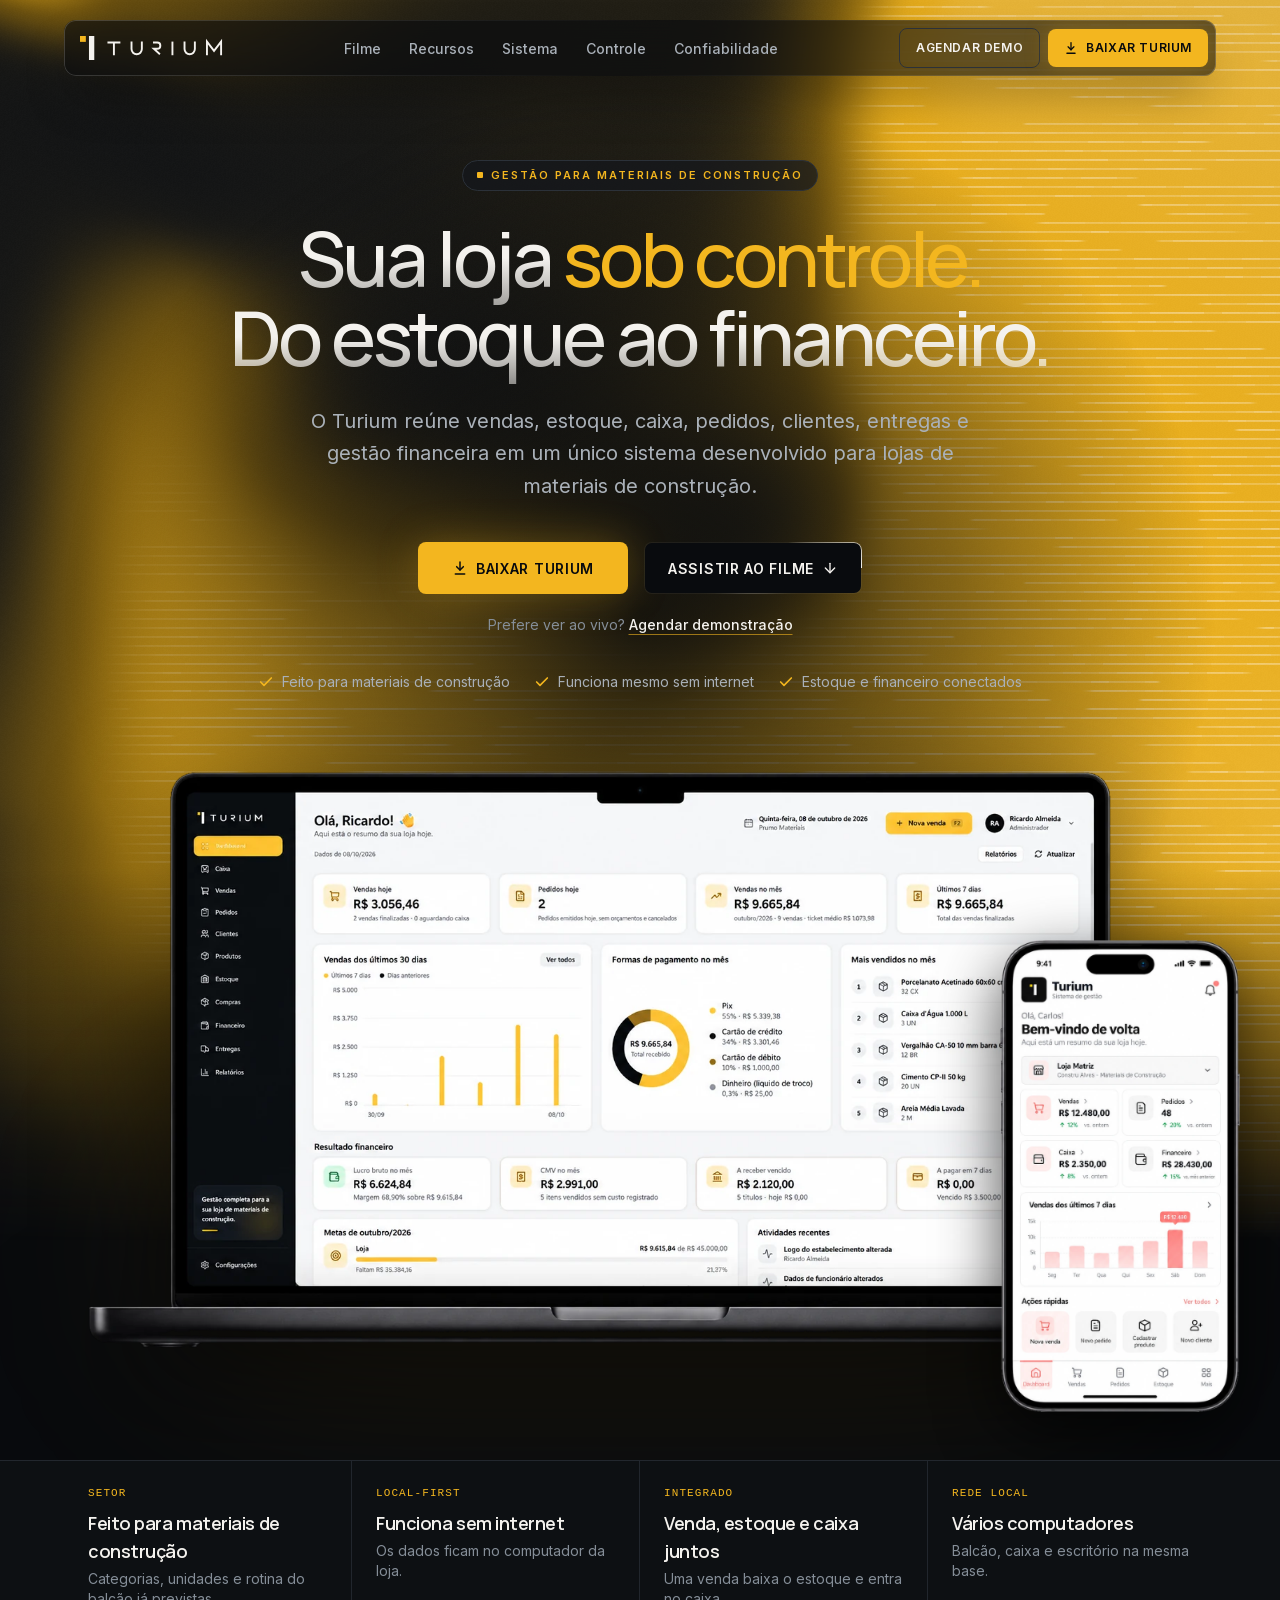
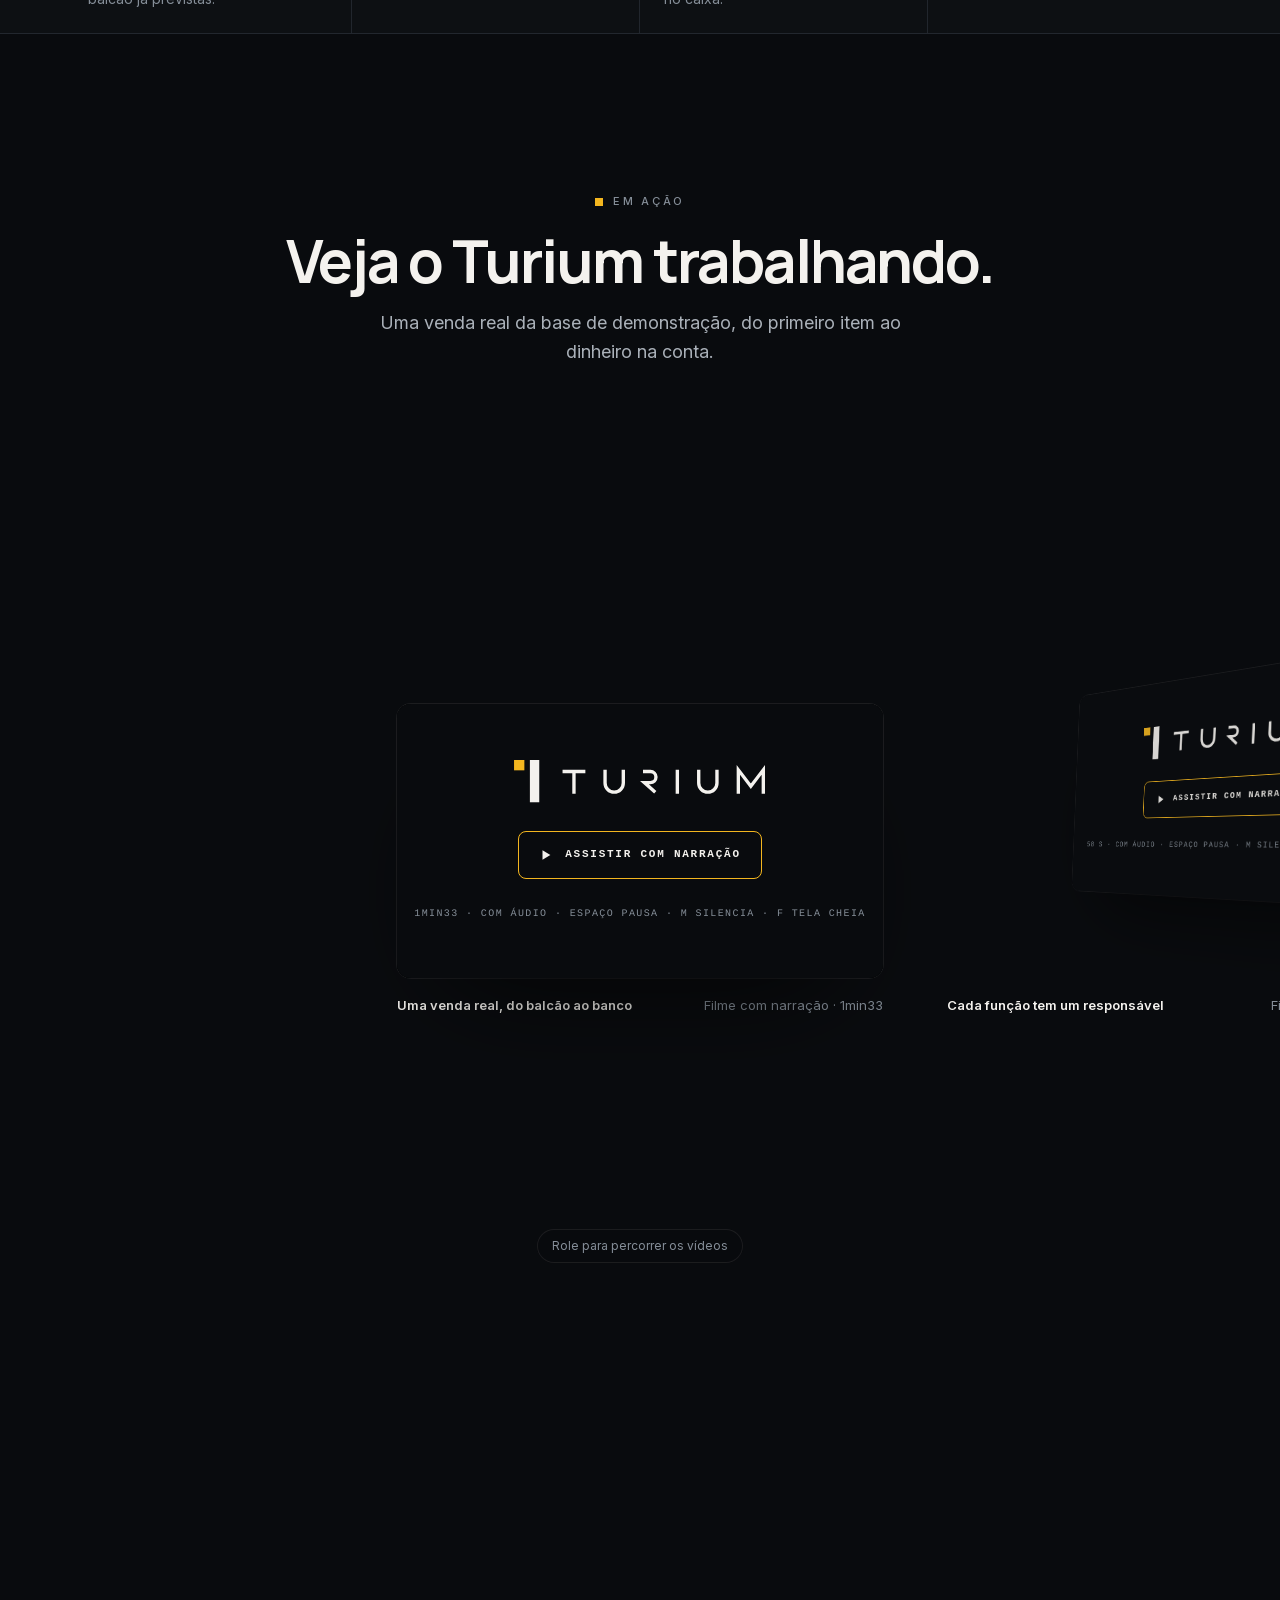
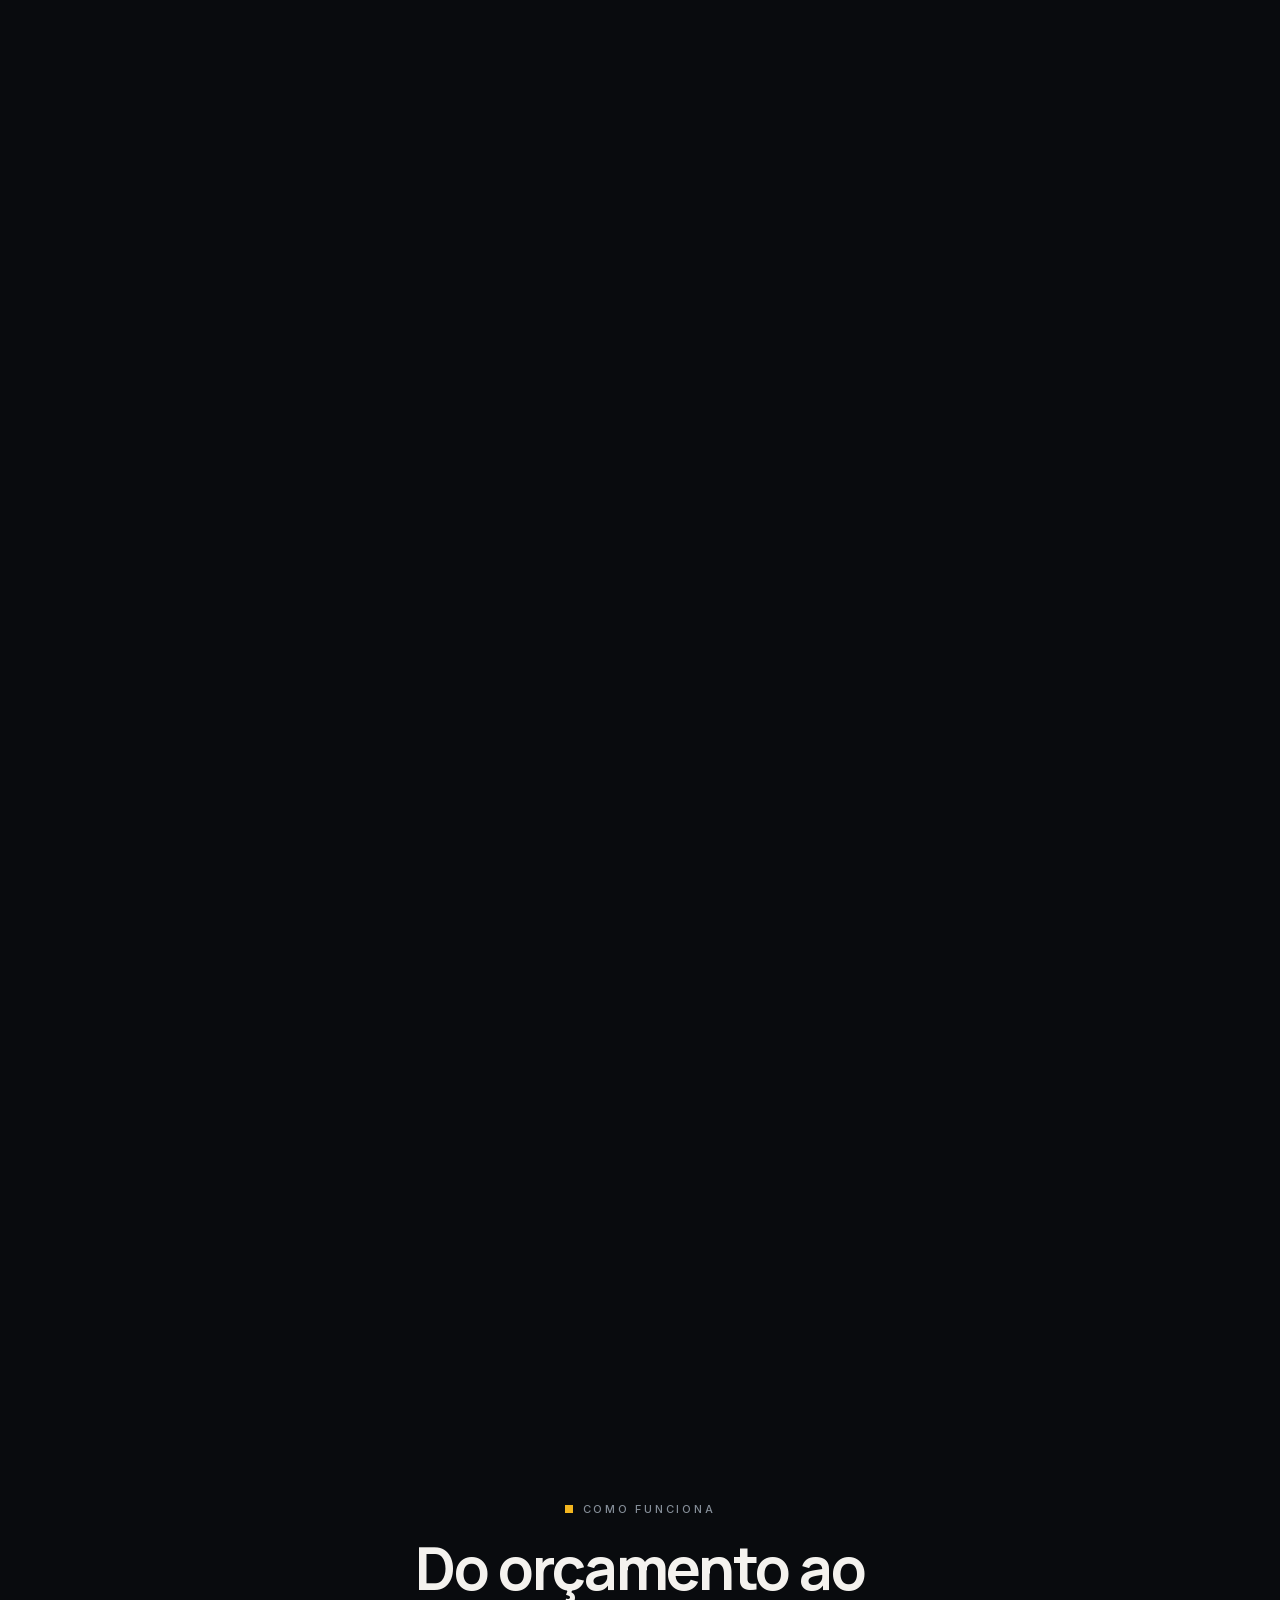
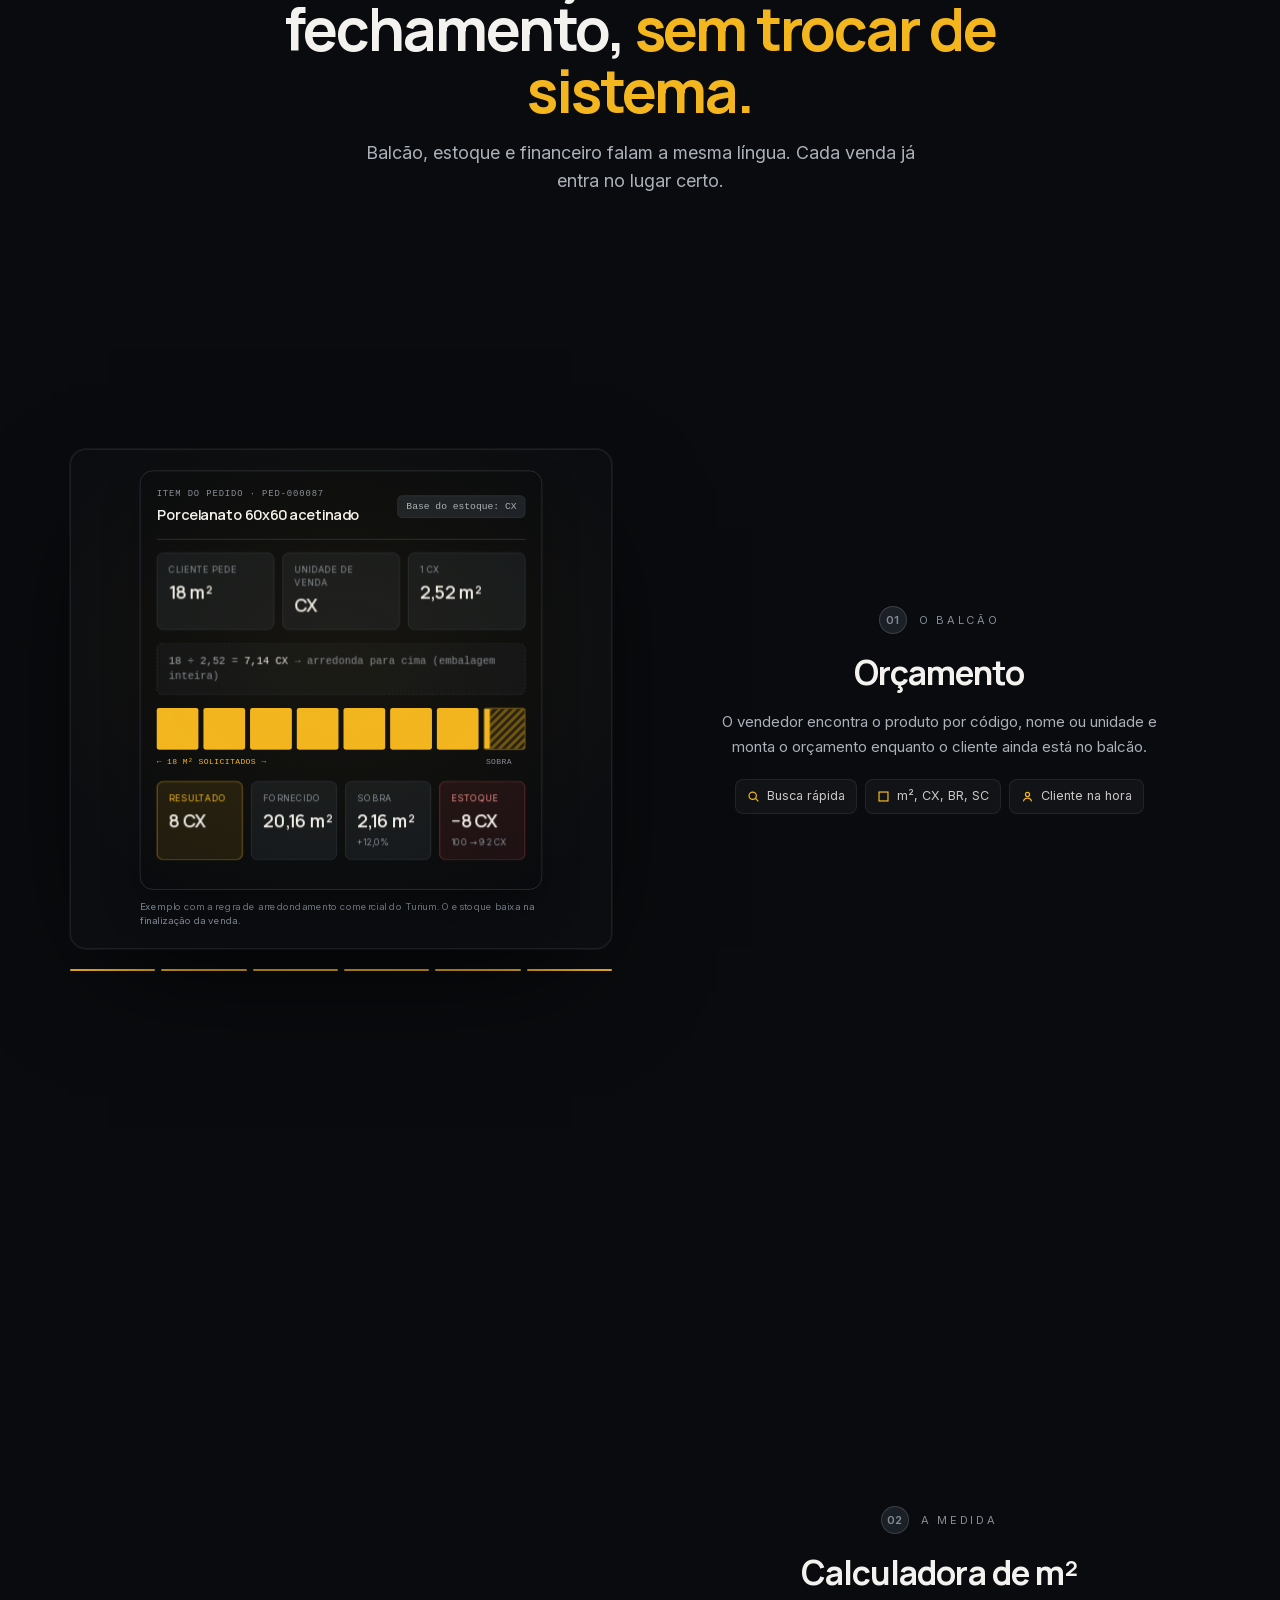
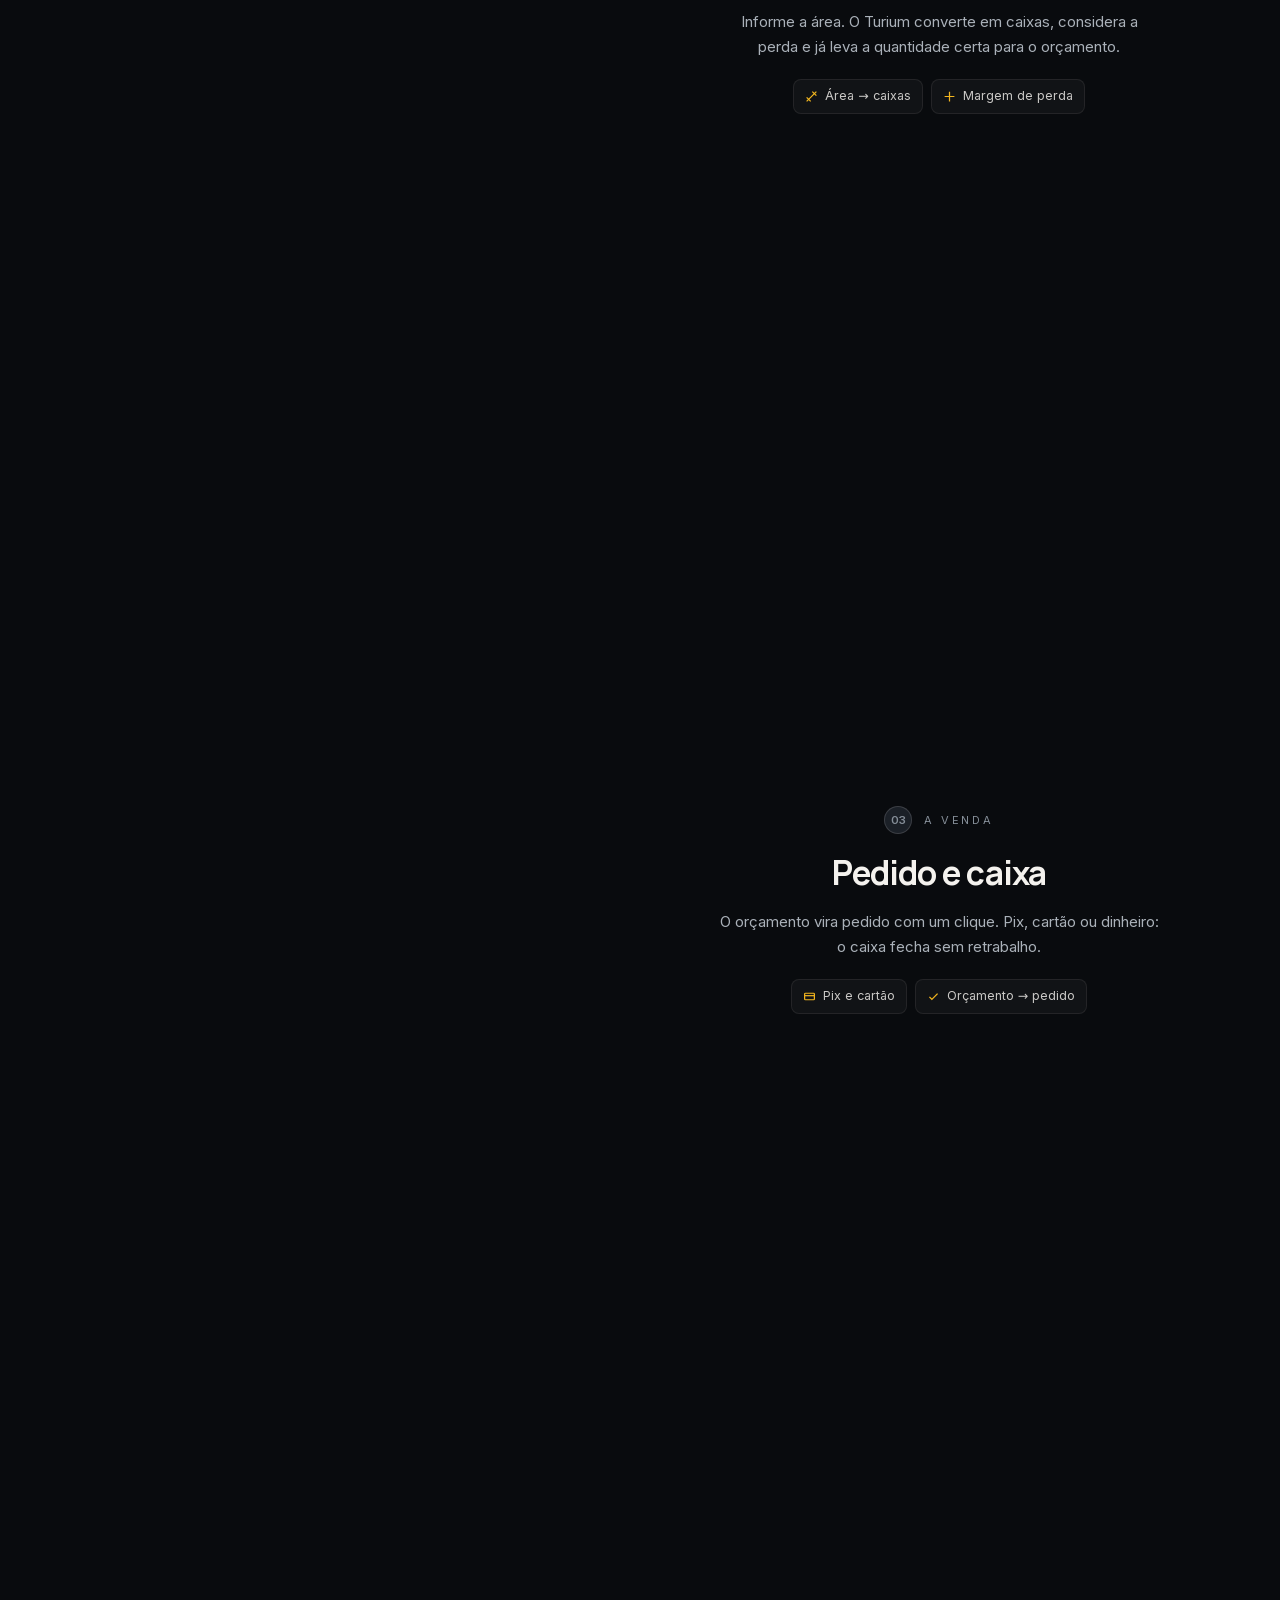
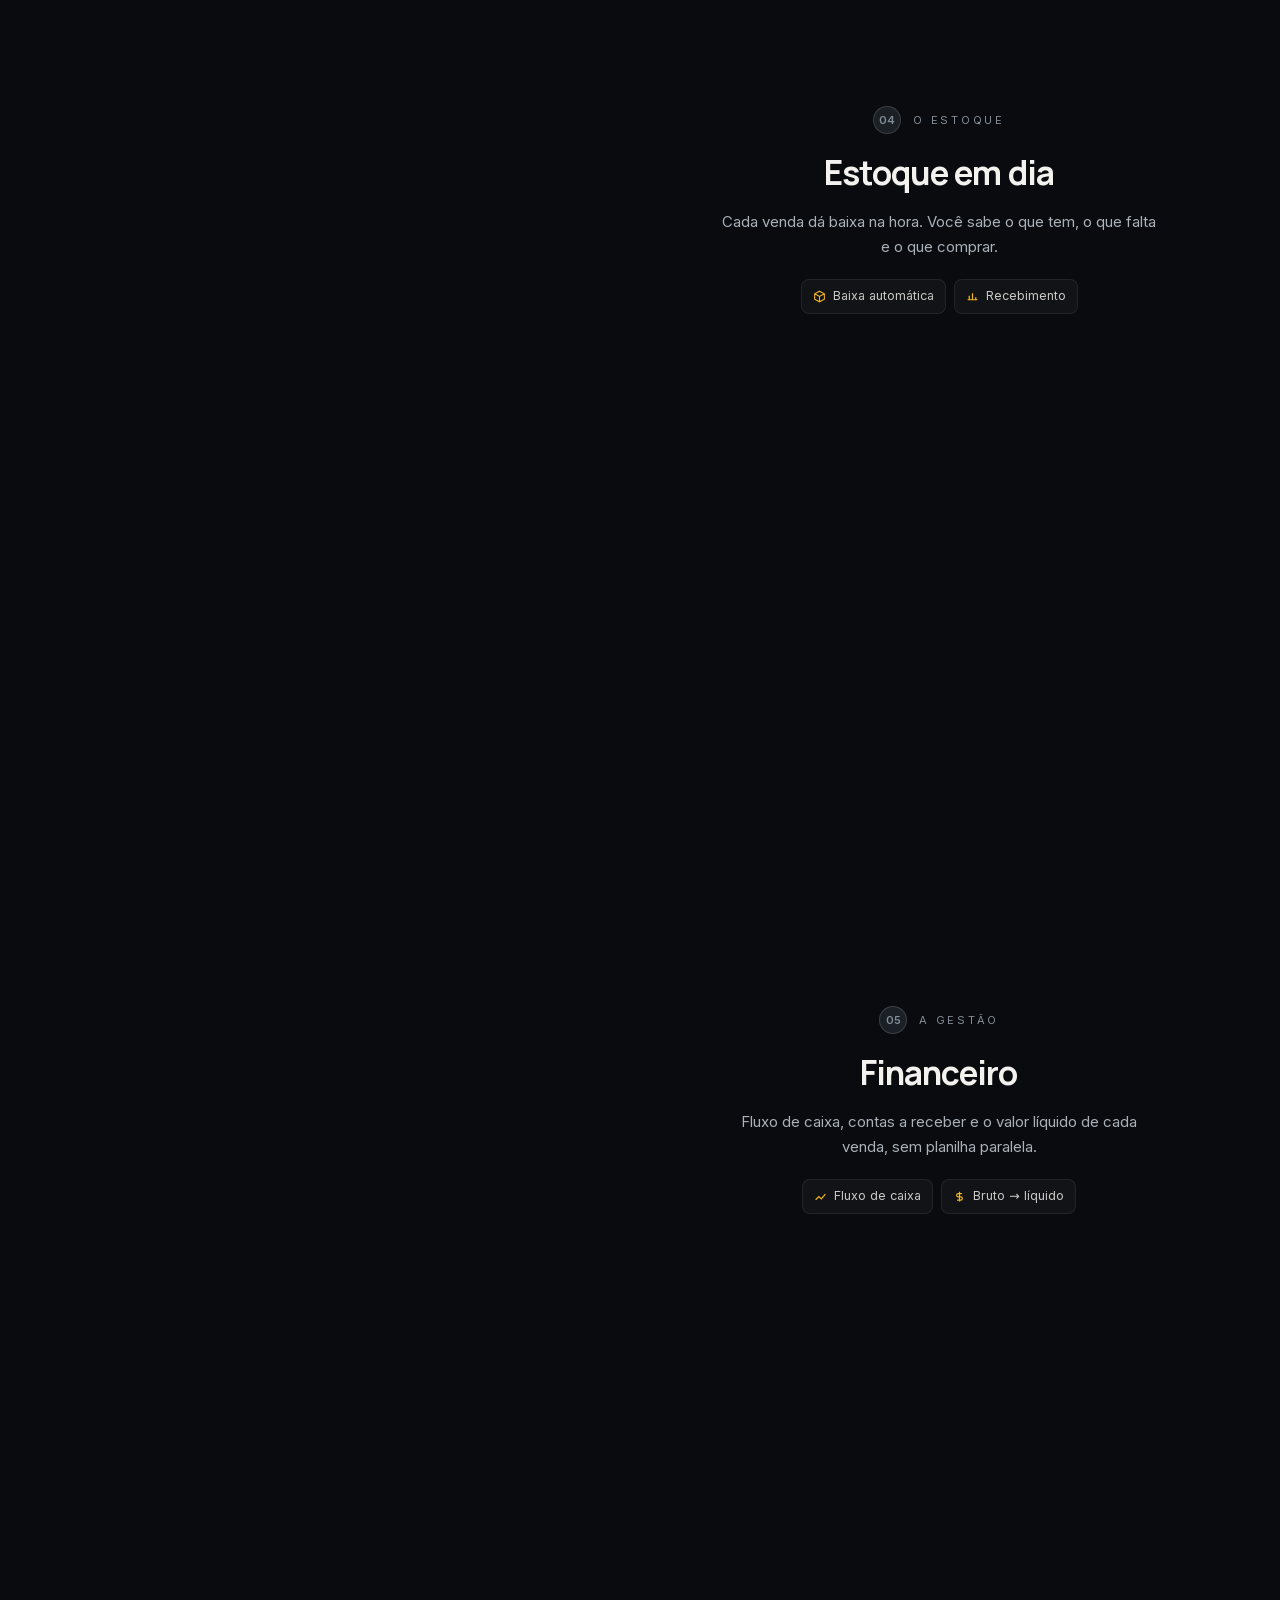
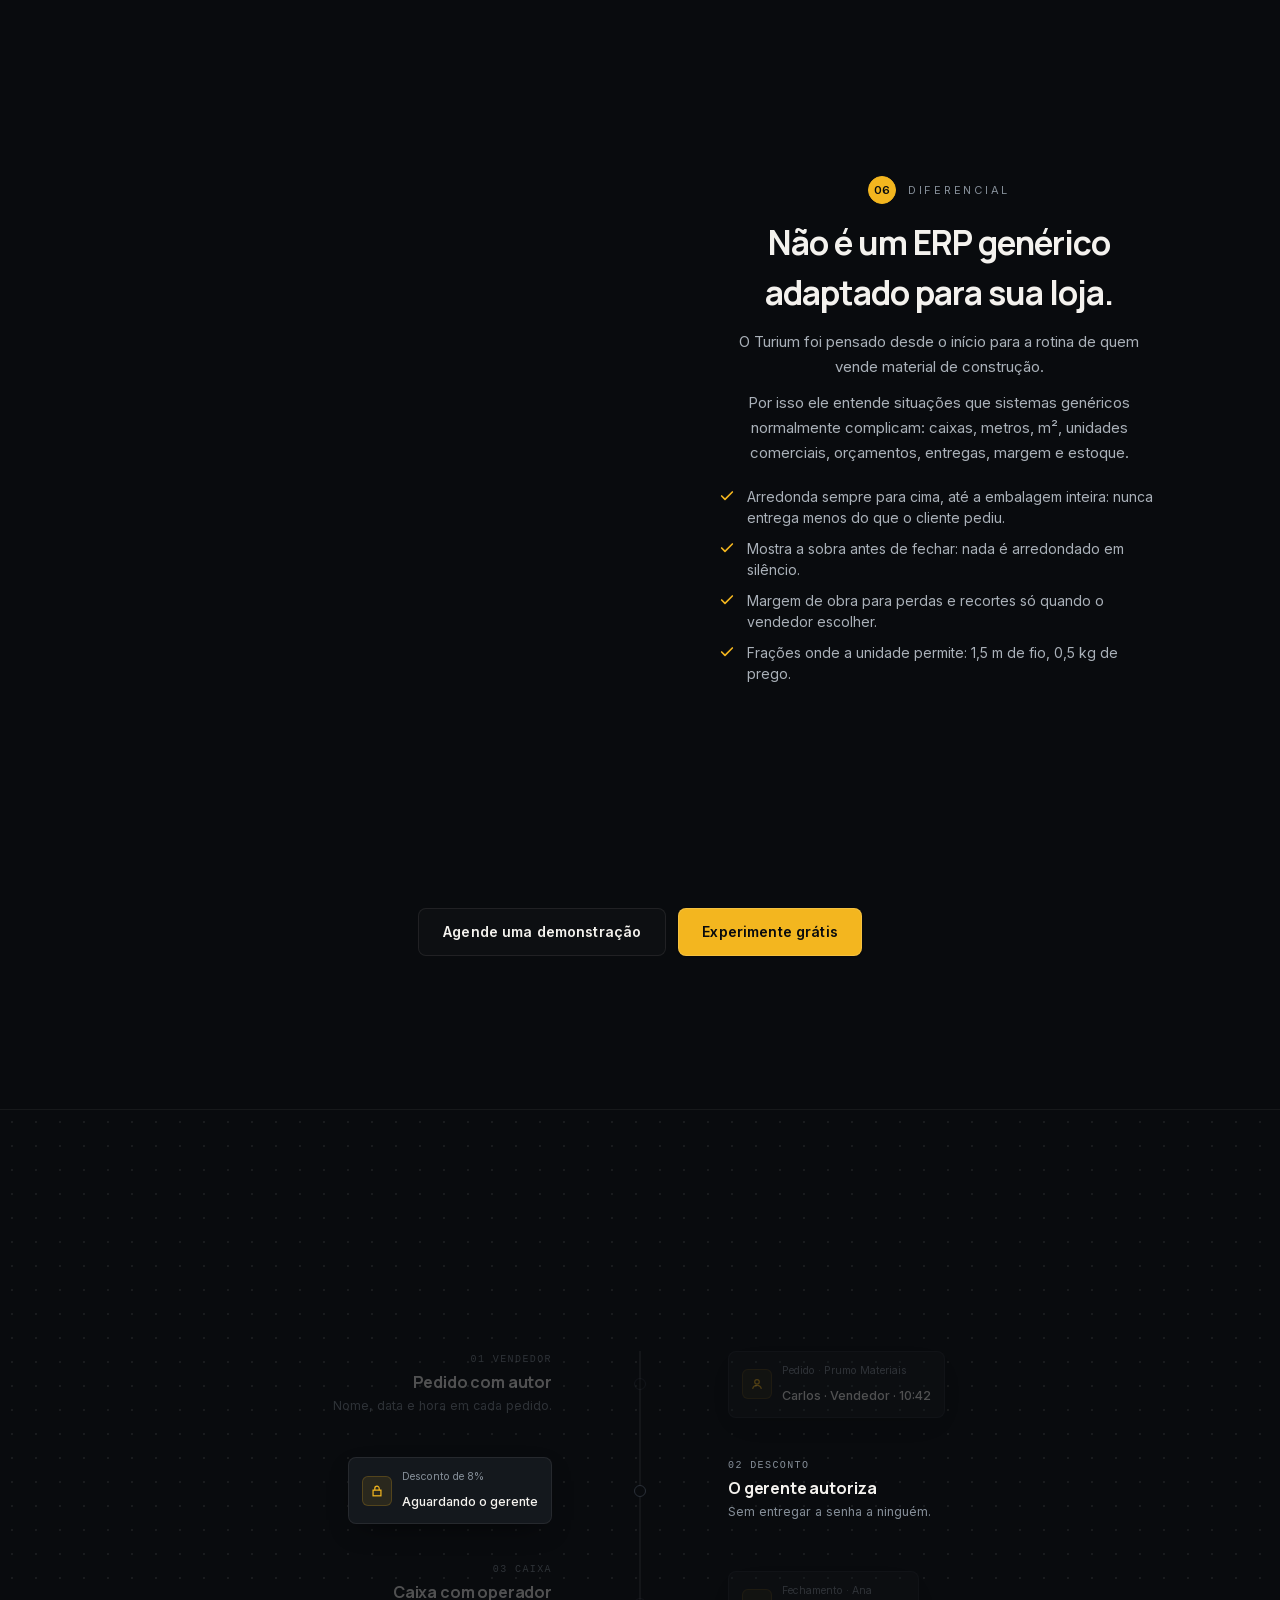
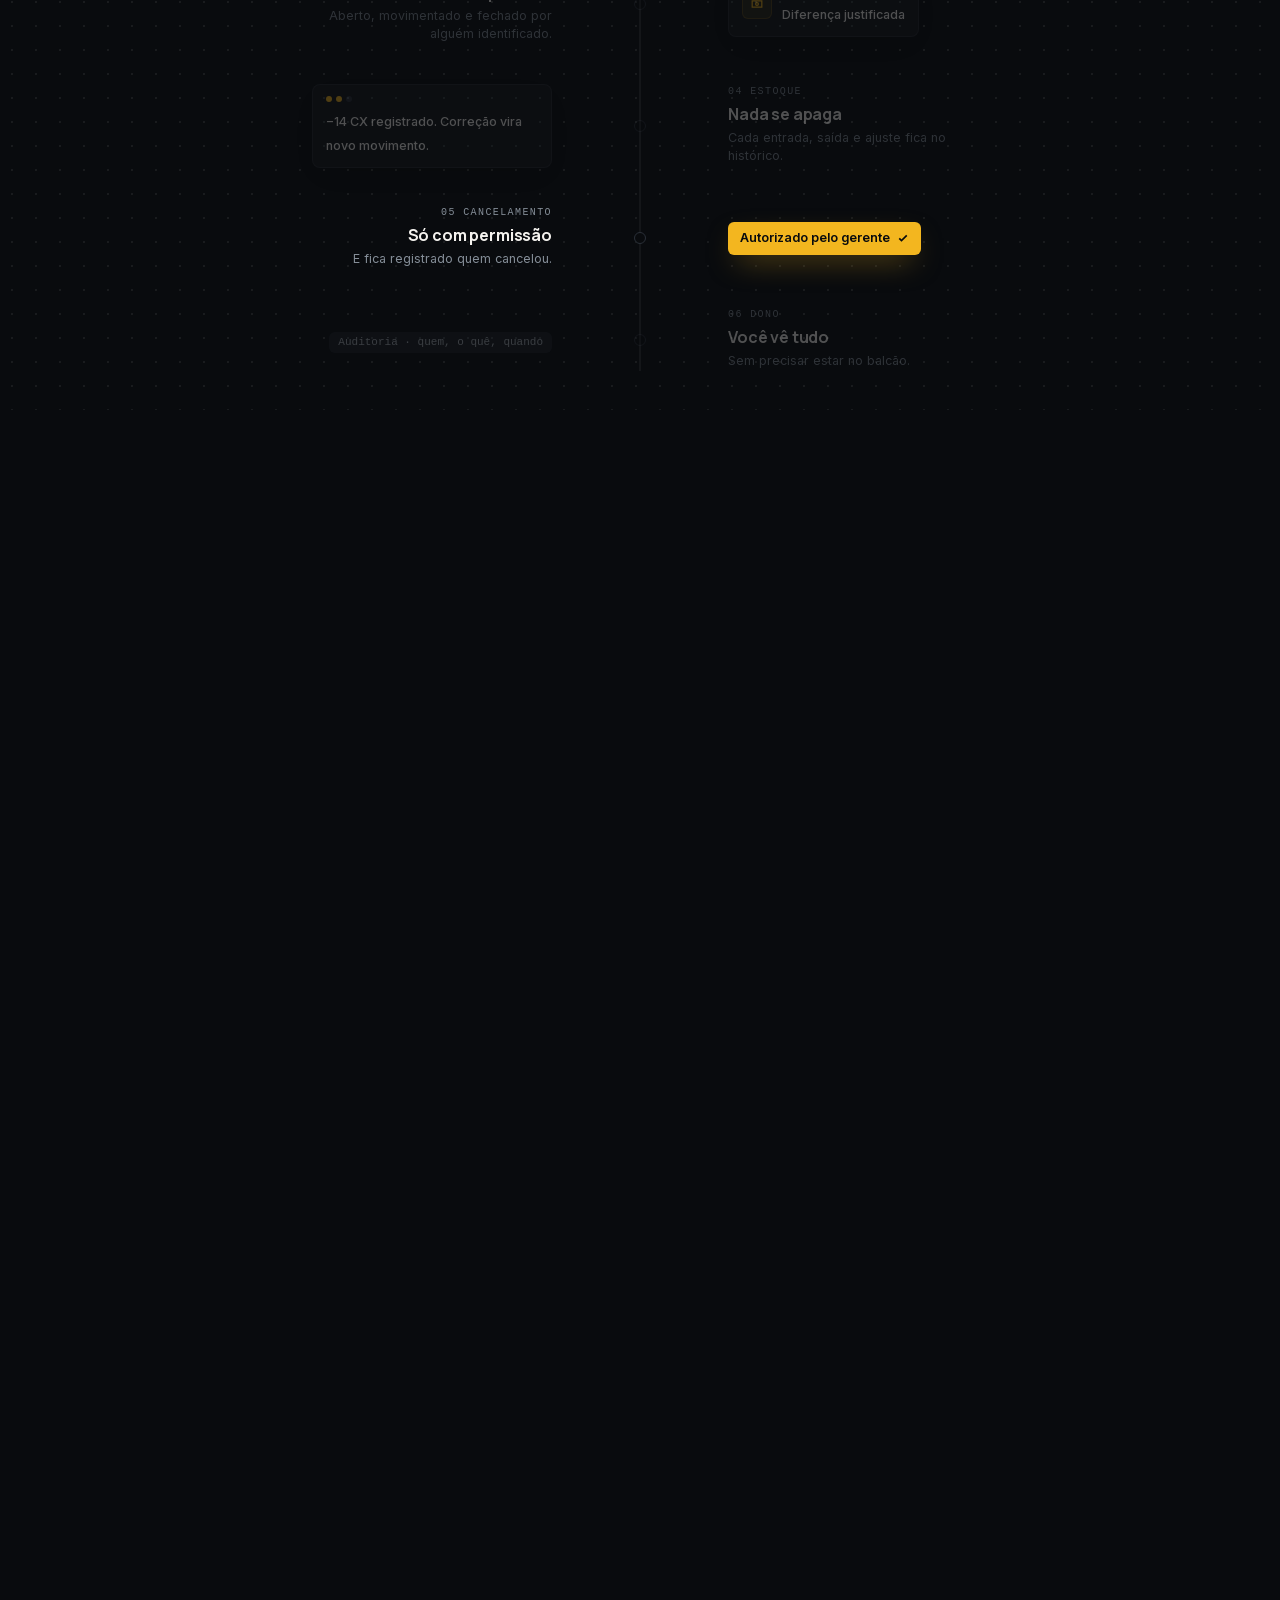
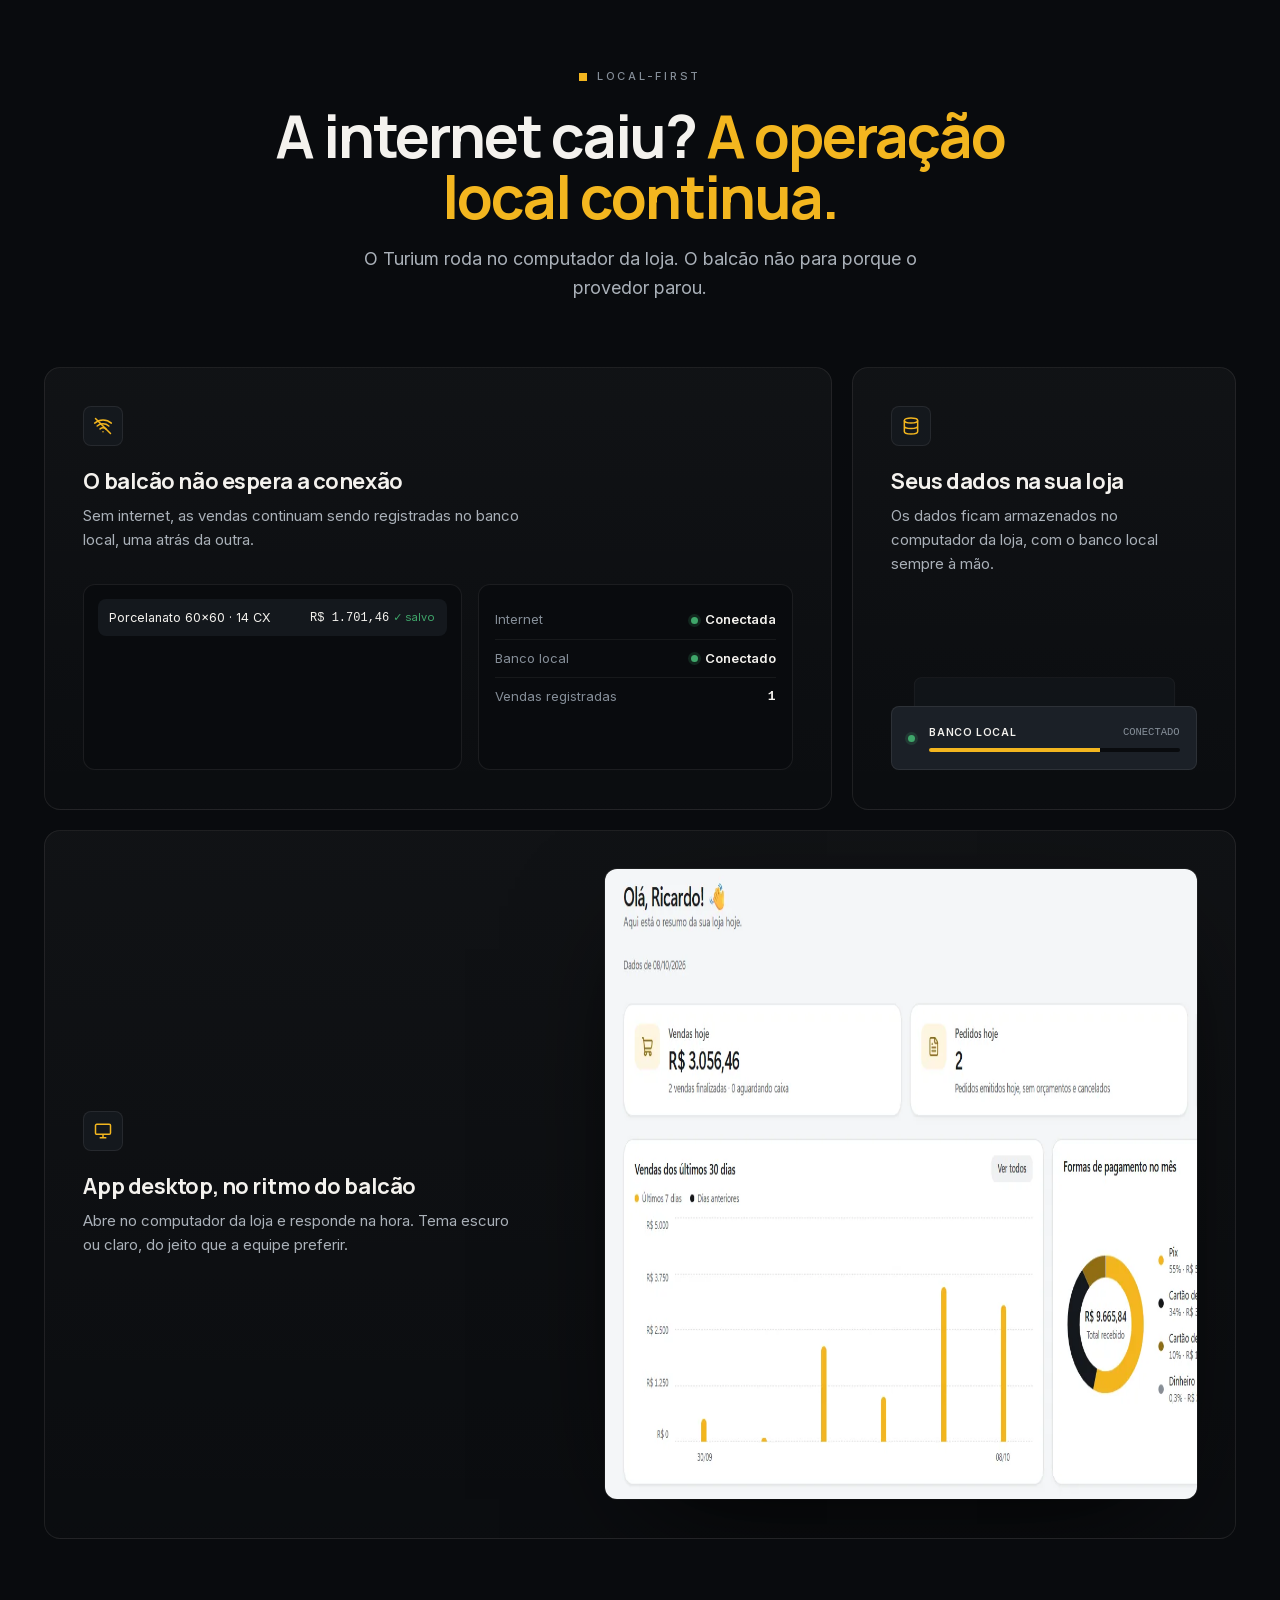
==== commit 6ef3af53: "adicionando áudio de narração" ====
--- a/index.html
+++ b/index.html
@@ -503,7 +503,7 @@
       </div>
       <div class="intel-glow" aria-hidden="true"></div>
       <figcaption id="intel-desc">
-        Filme de 59 s com trilha e legendas. Dashboard real da base de demonstração; o gráfico 3D usa <b>dados ilustrativos</b> de uma loja fictícia.
+        Filme de 59 s com narração, trilha e legendas. Dashboard real da base de demonstração; o gráfico 3D usa <b>dados ilustrativos</b> de uma loja fictícia.
         As cenas de logística e responsabilidades mostram um <b>conceito de funcionalidade futura</b>.
       </figcaption>
     </figure>
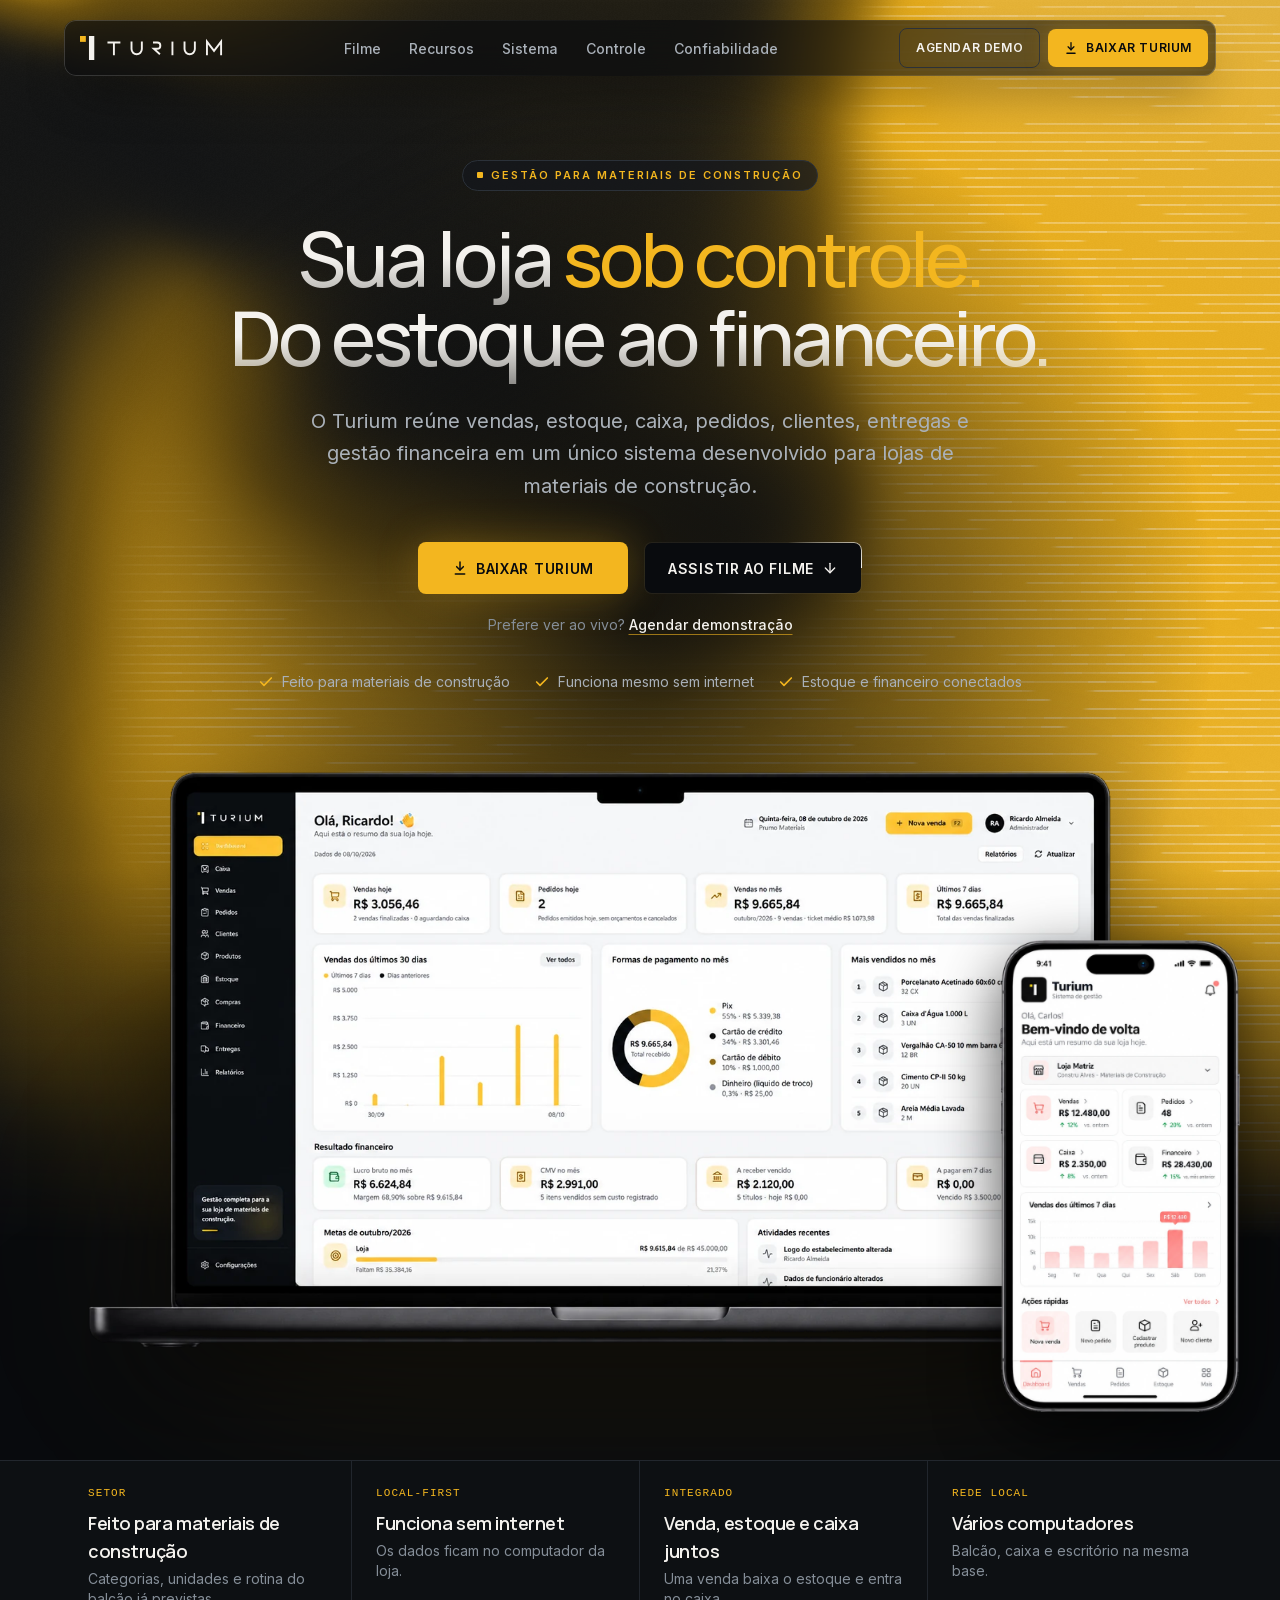
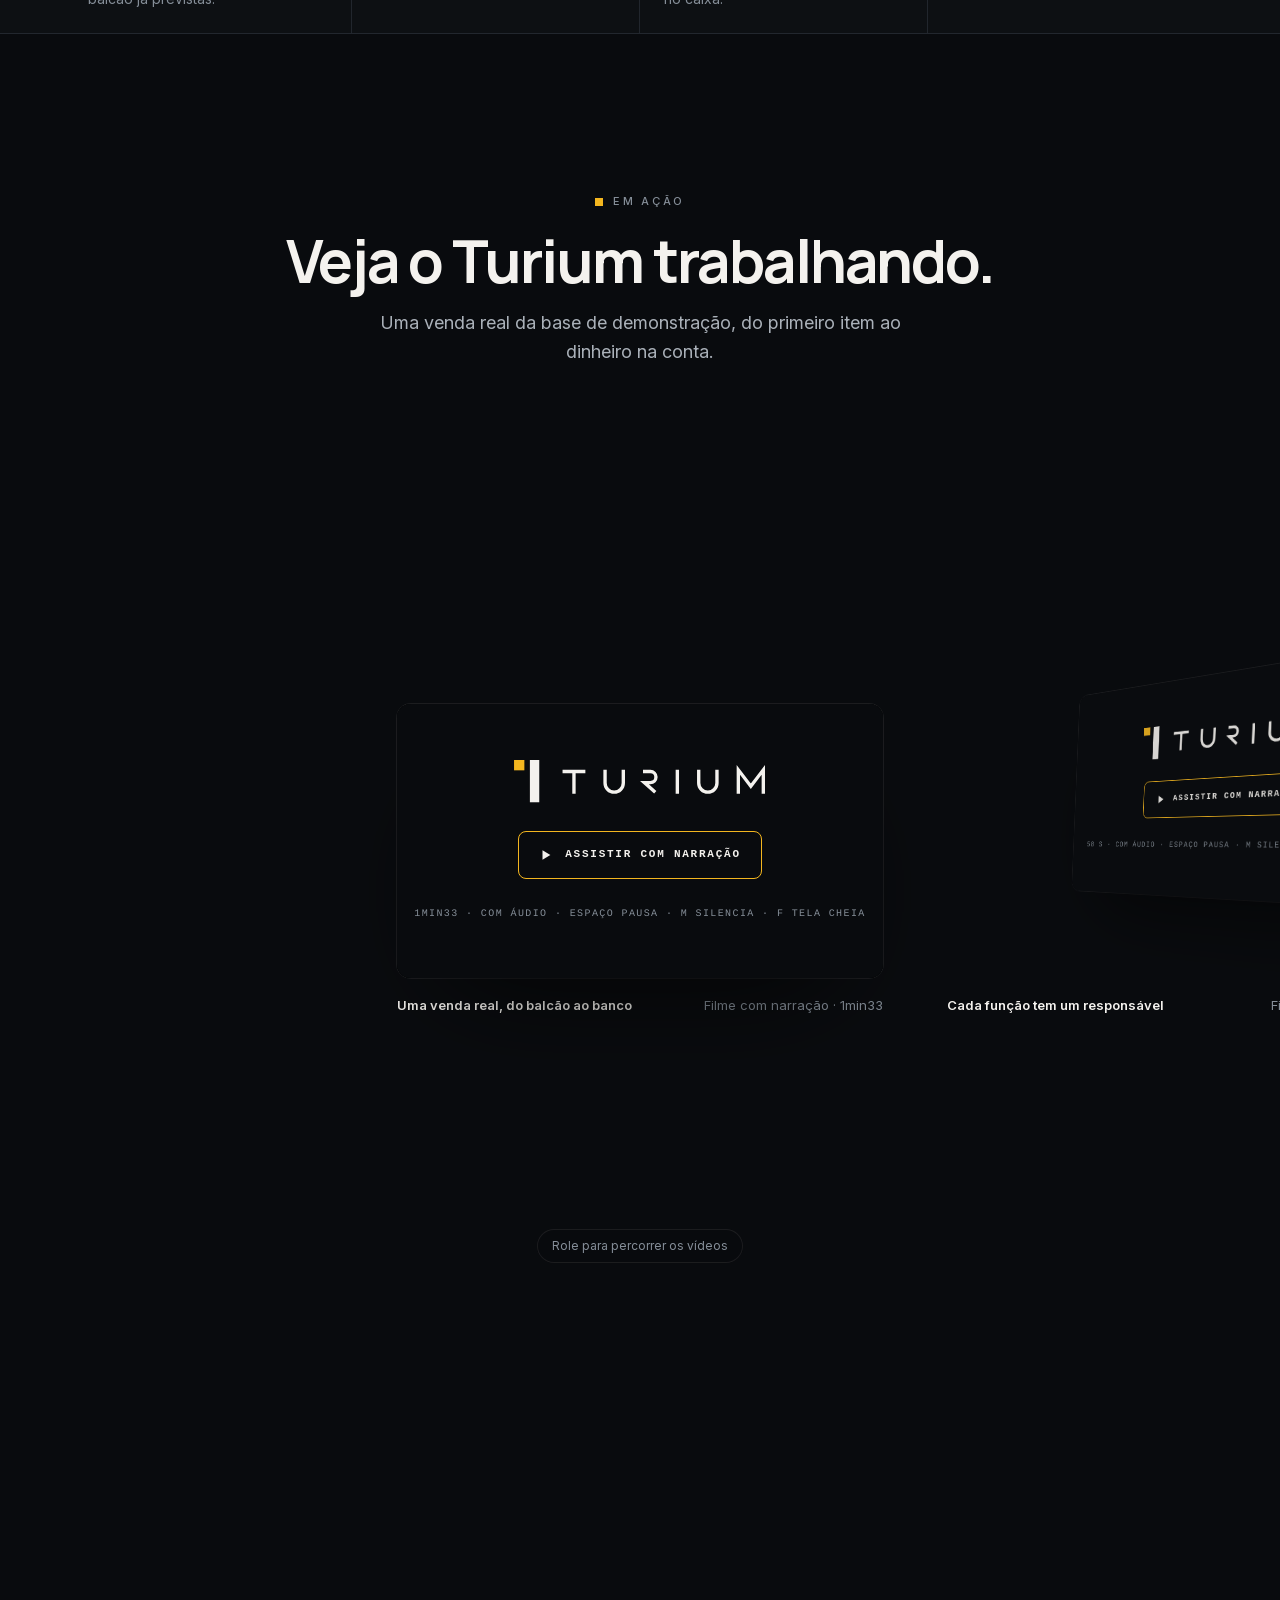
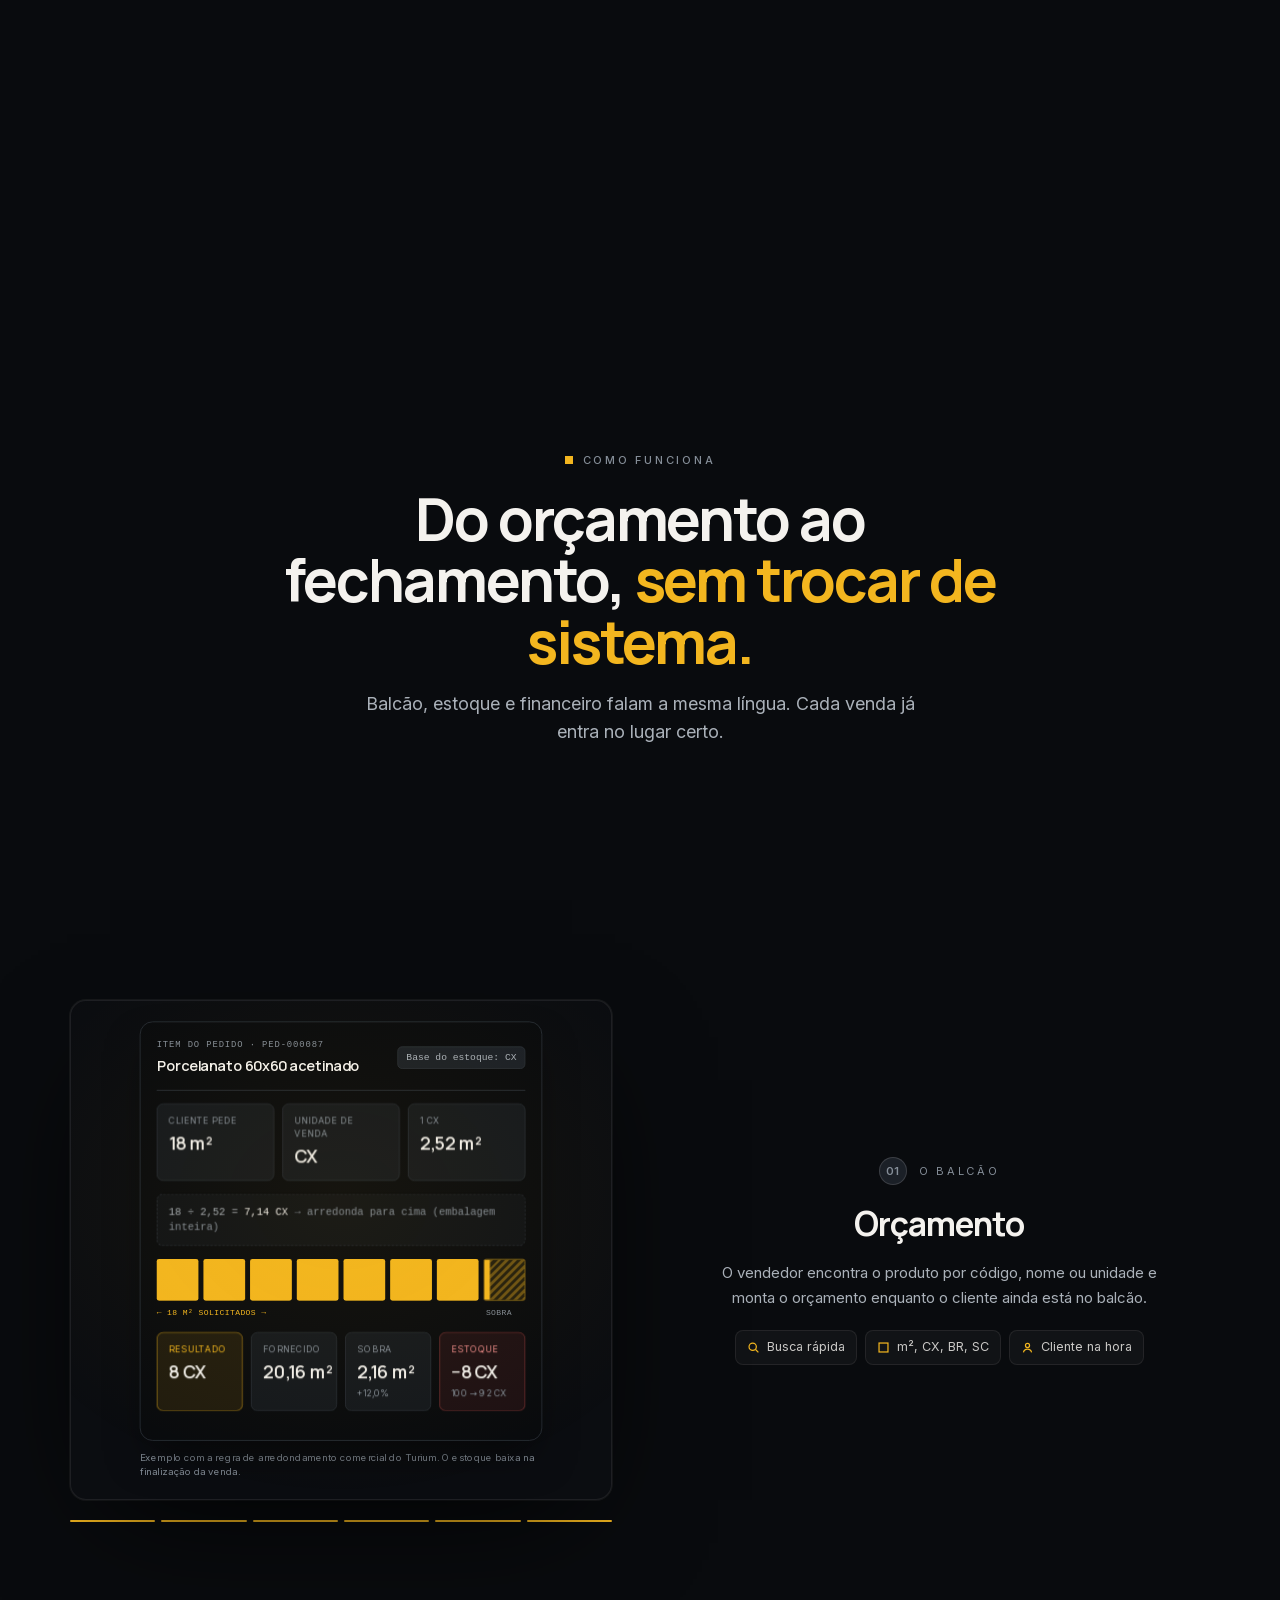
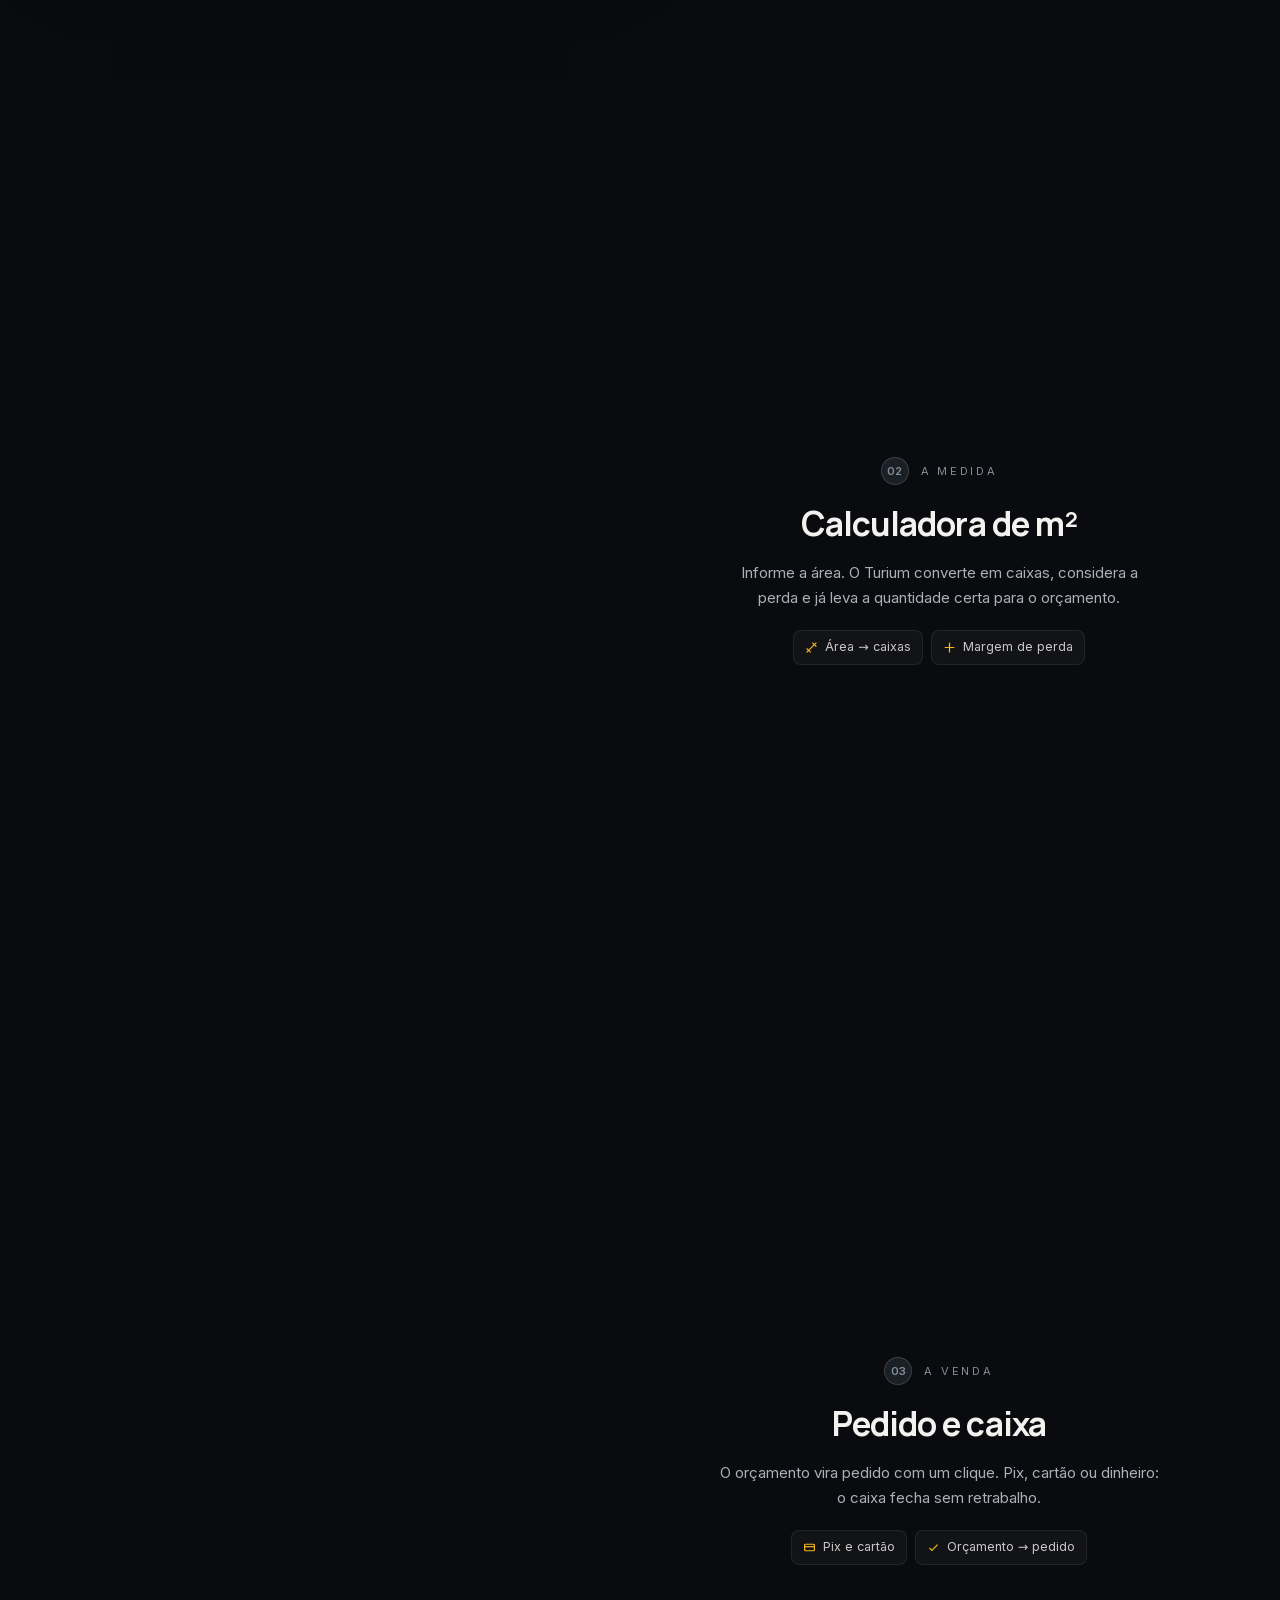
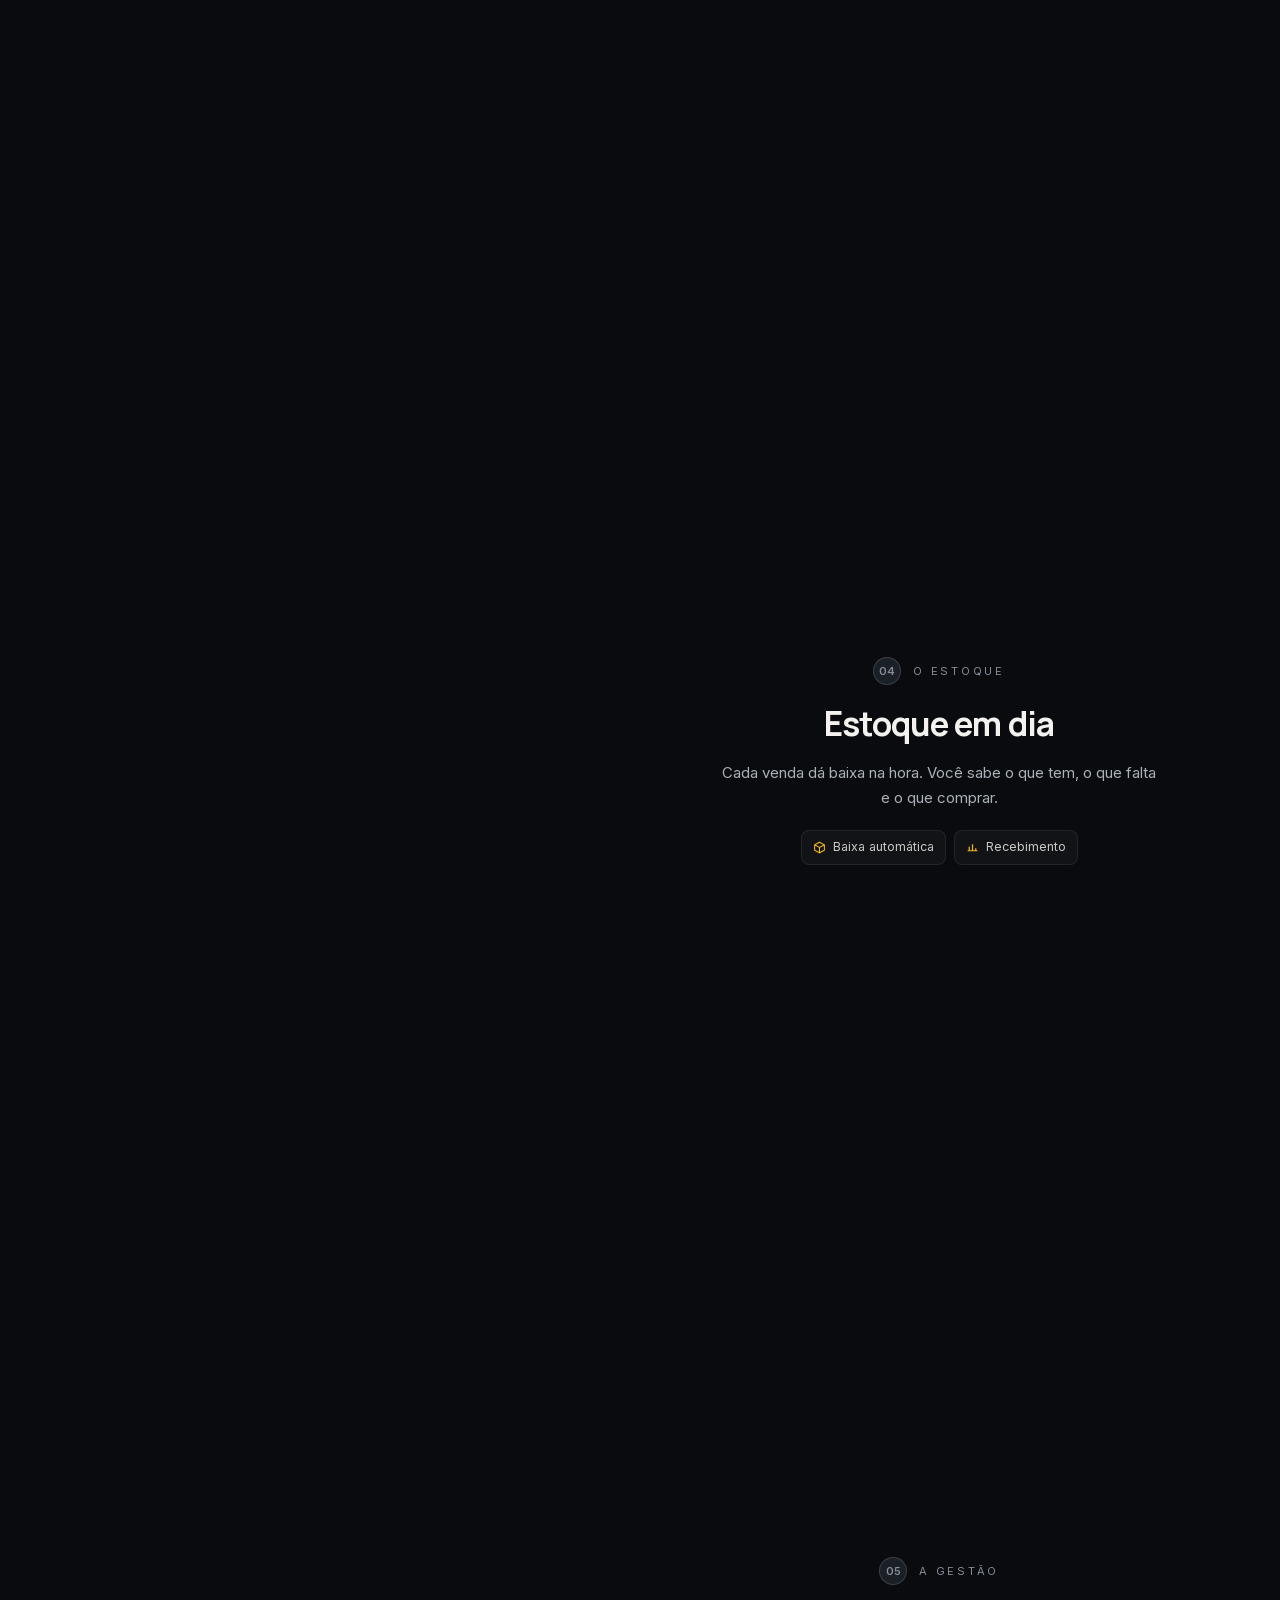
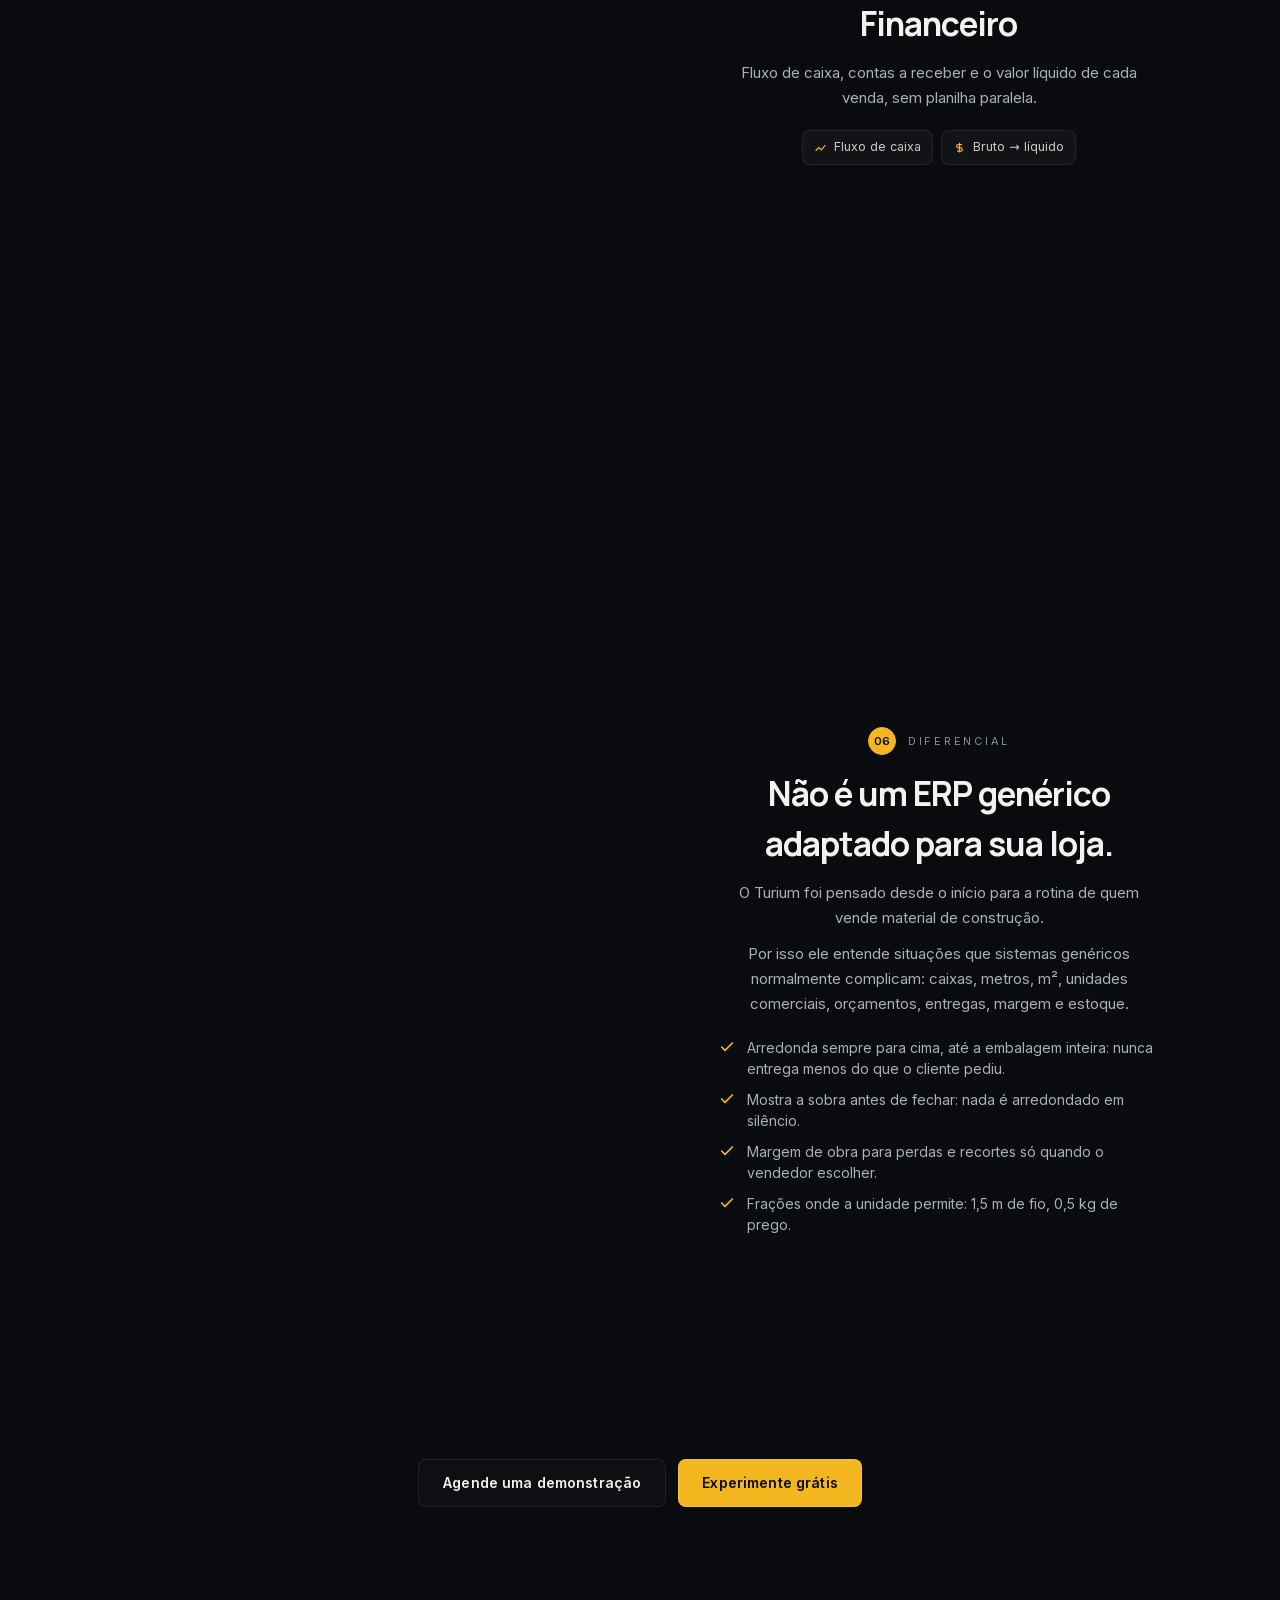
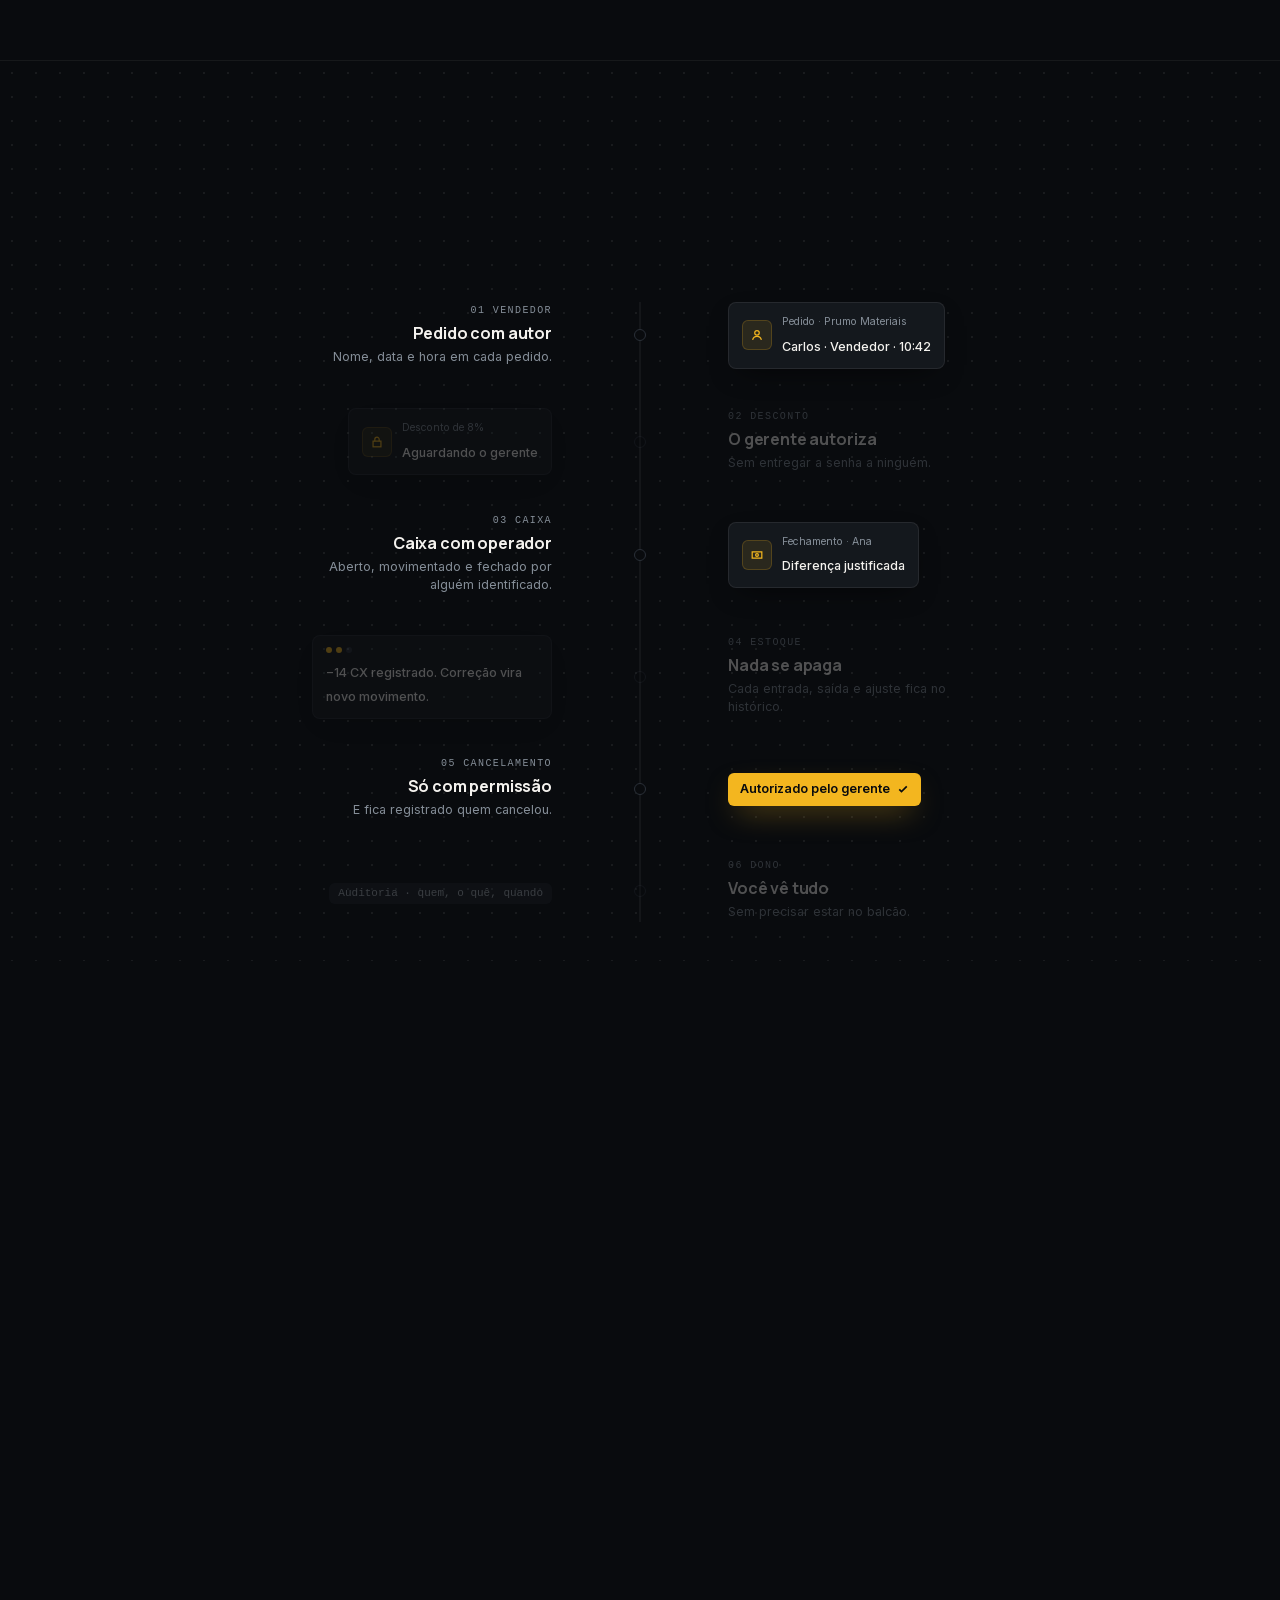
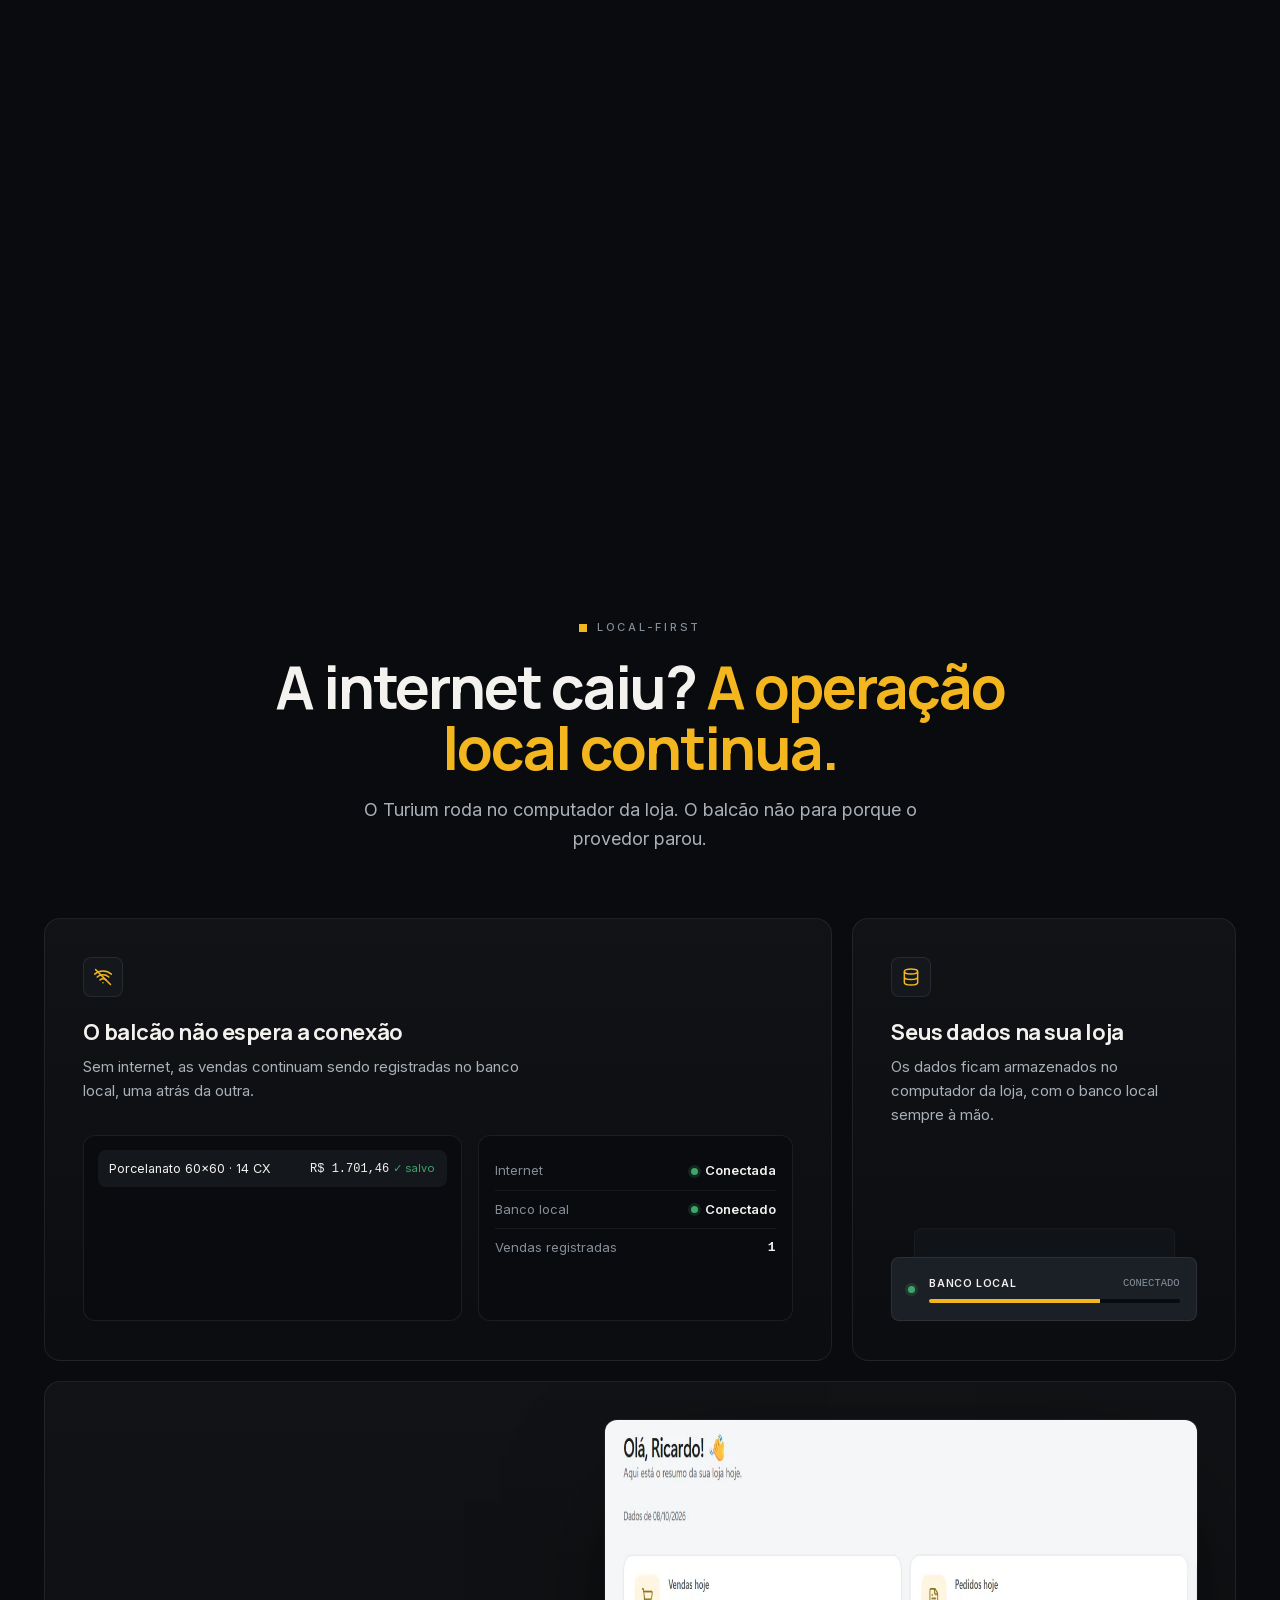
==== commit 26b5368d: "adicionando novo vídeo explicativo nome:o prejuízo invisível" ====
--- a/index.html
+++ b/index.html
@@ -693,8 +693,8 @@
 
 <script src="js/vendor/gsap.min.js"></script>
 <script src="js/vendor/ScrollTrigger.min.js"></script>
-<script src="js/videos.js"></script>
-<script src="js/carousel.js"></script>
+<script src="js/videos.js?v=4"></script>
+<script src="js/carousel.js?v=4"></script>
 <script src="js/main.js"></script>
 <script src="js/plans.js"></script>
 <script src="js/pricing.js"></script>
--- a/css/inteligencia.css
+++ b/css/inteligencia.css
@@ -91,3 +91,23 @@
 @media (prefers-reduced-motion: reduce) {
   .intel-start, .intel-bar, .intel-start .disc { transition: none; }
 }
+
+/* ---------- Carrossel "Em ação": botão dos filmes com narração em arquivo de vídeo (js/carousel.js) ---------- */
+.reel-play {
+  position: absolute; inset: 0; z-index: 2; border: 0; padding: 0; cursor: pointer;
+  display: grid; place-items: center; align-content: center; gap: 14px;
+  background: radial-gradient(ellipse at center, rgba(9, 11, 14, .25), rgba(9, 11, 14, .7));
+  color: var(--paper);
+}
+.reel-play[hidden] { display: none; }
+.reel-play .rp-btn {
+  display: inline-flex; align-items: center; gap: 12px;
+  padding: 14px 22px; border-radius: 8px; border: 1.5px solid var(--gold); background: rgba(9, 11, 14, .75);
+  font: 600 clamp(11px, 1.1vw, 14px)/1 var(--font-mono, ui-monospace, monospace); letter-spacing: .16em; text-transform: uppercase;
+  transition: background 200ms ease, color 200ms ease;
+}
+.reel-play .rp-btn svg { width: 14px; height: 14px; color: var(--gold); }
+.reel-play:hover .rp-btn, .reel-play:focus-visible .rp-btn { background: var(--gold); color: var(--ink); }
+.reel-play:hover .rp-btn svg, .reel-play:focus-visible .rp-btn svg { color: var(--ink); }
+.reel-play .rp-note { font: 500 11px/1 var(--font-mono, ui-monospace, monospace); letter-spacing: .14em; text-transform: uppercase; color: var(--muted); }
+.reel-card.is-inactive .reel-play { pointer-events: none; }
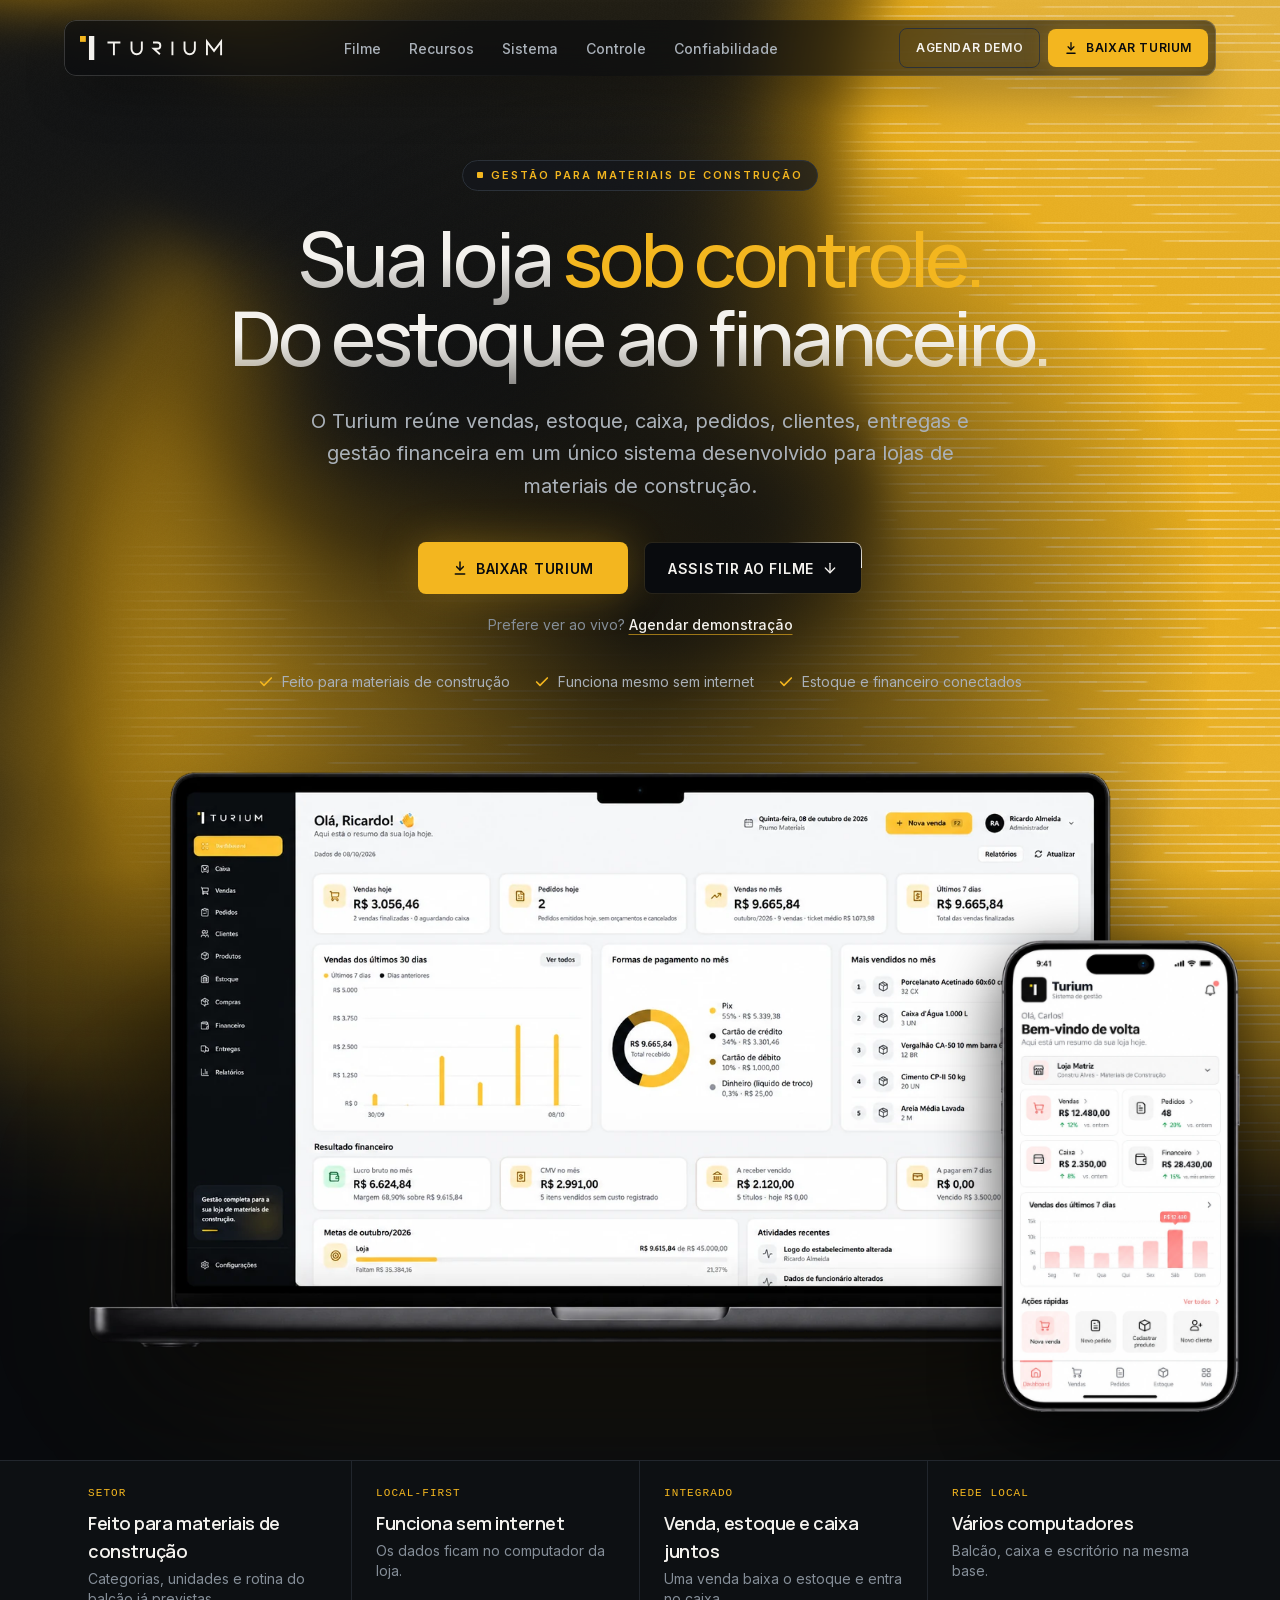
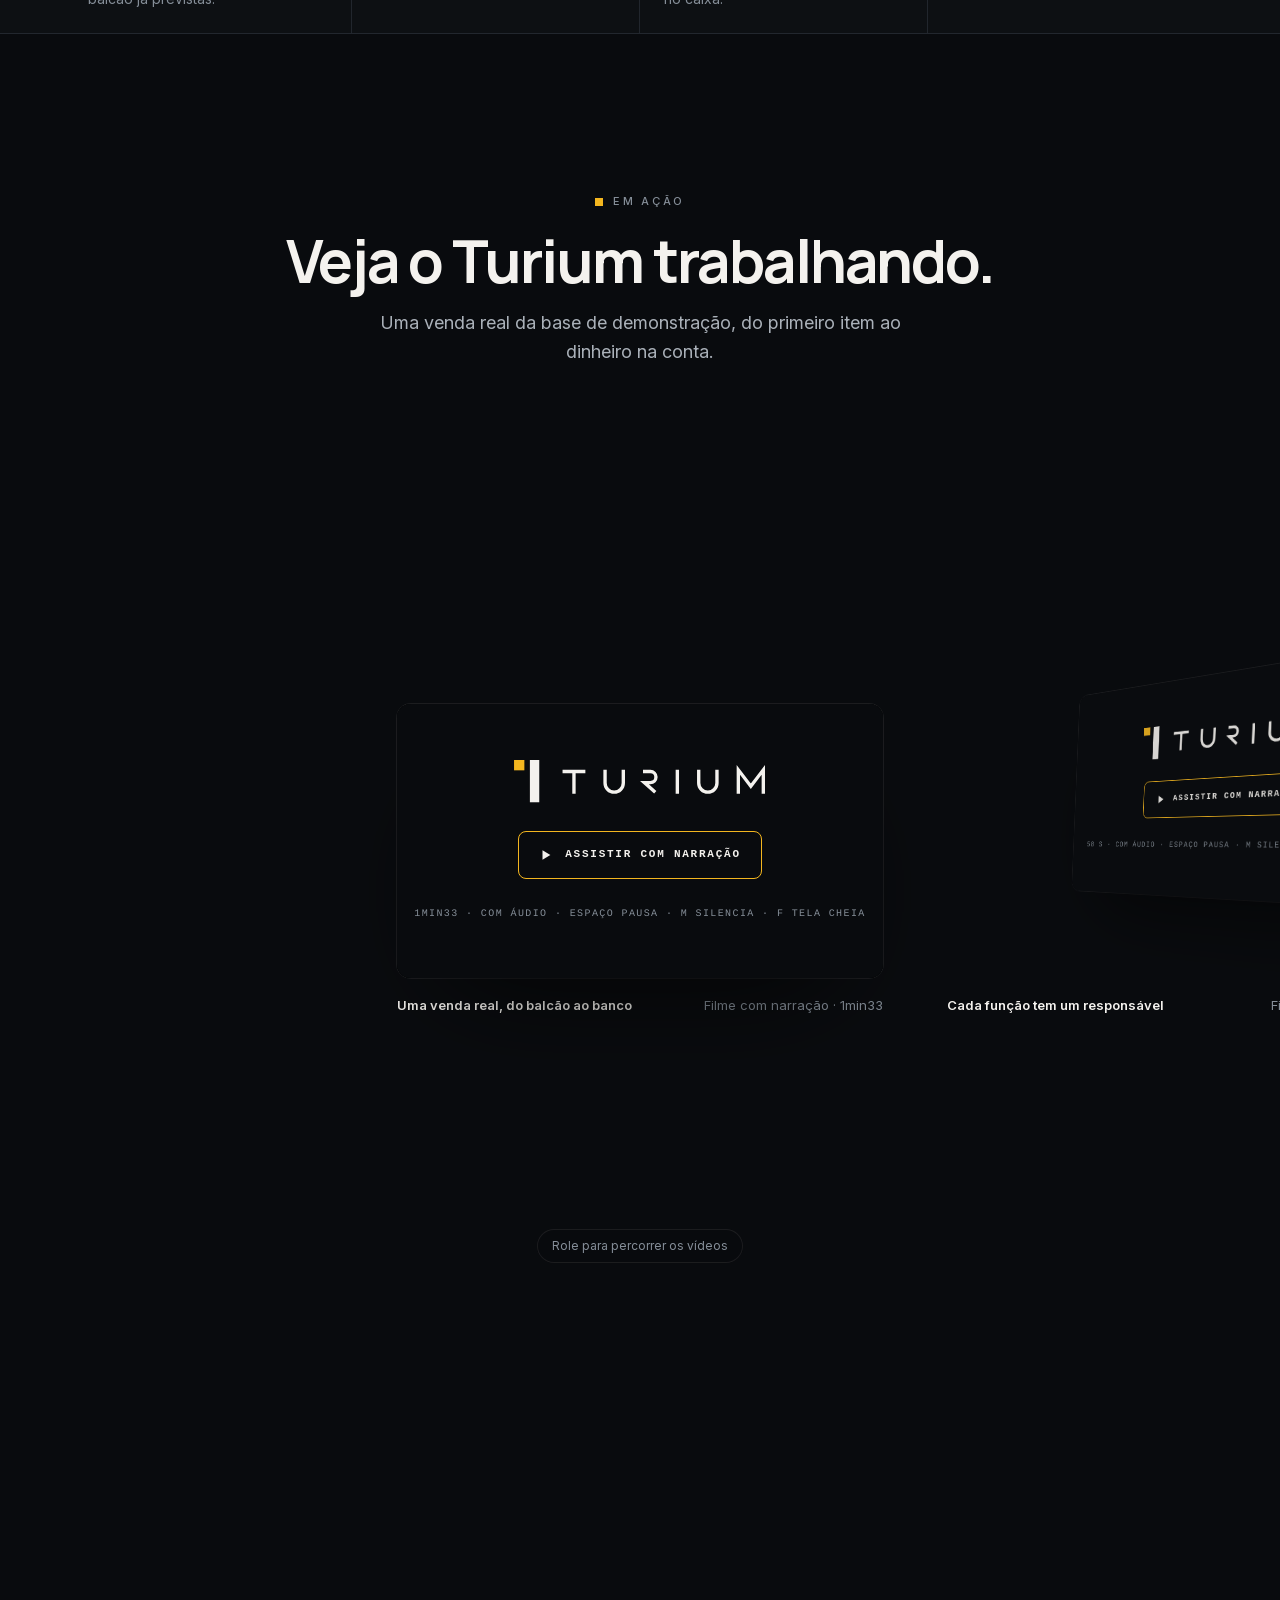
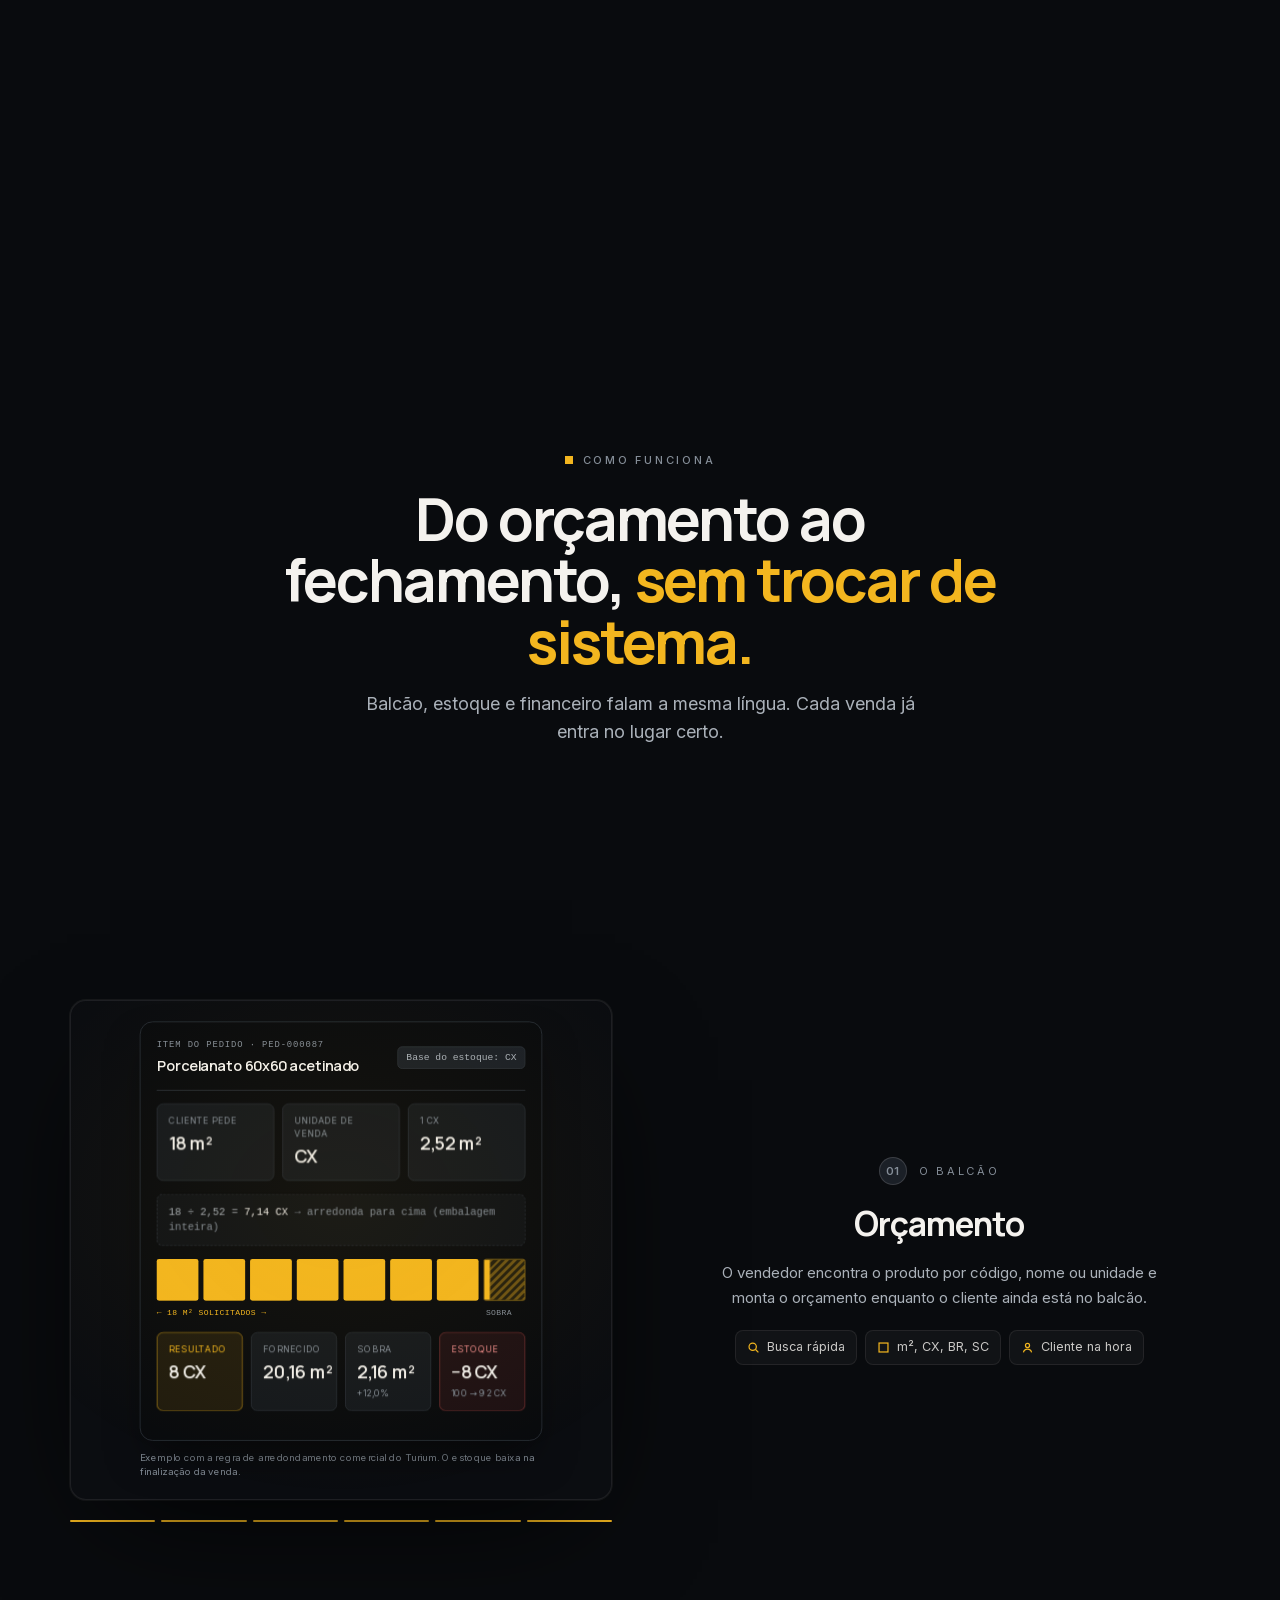
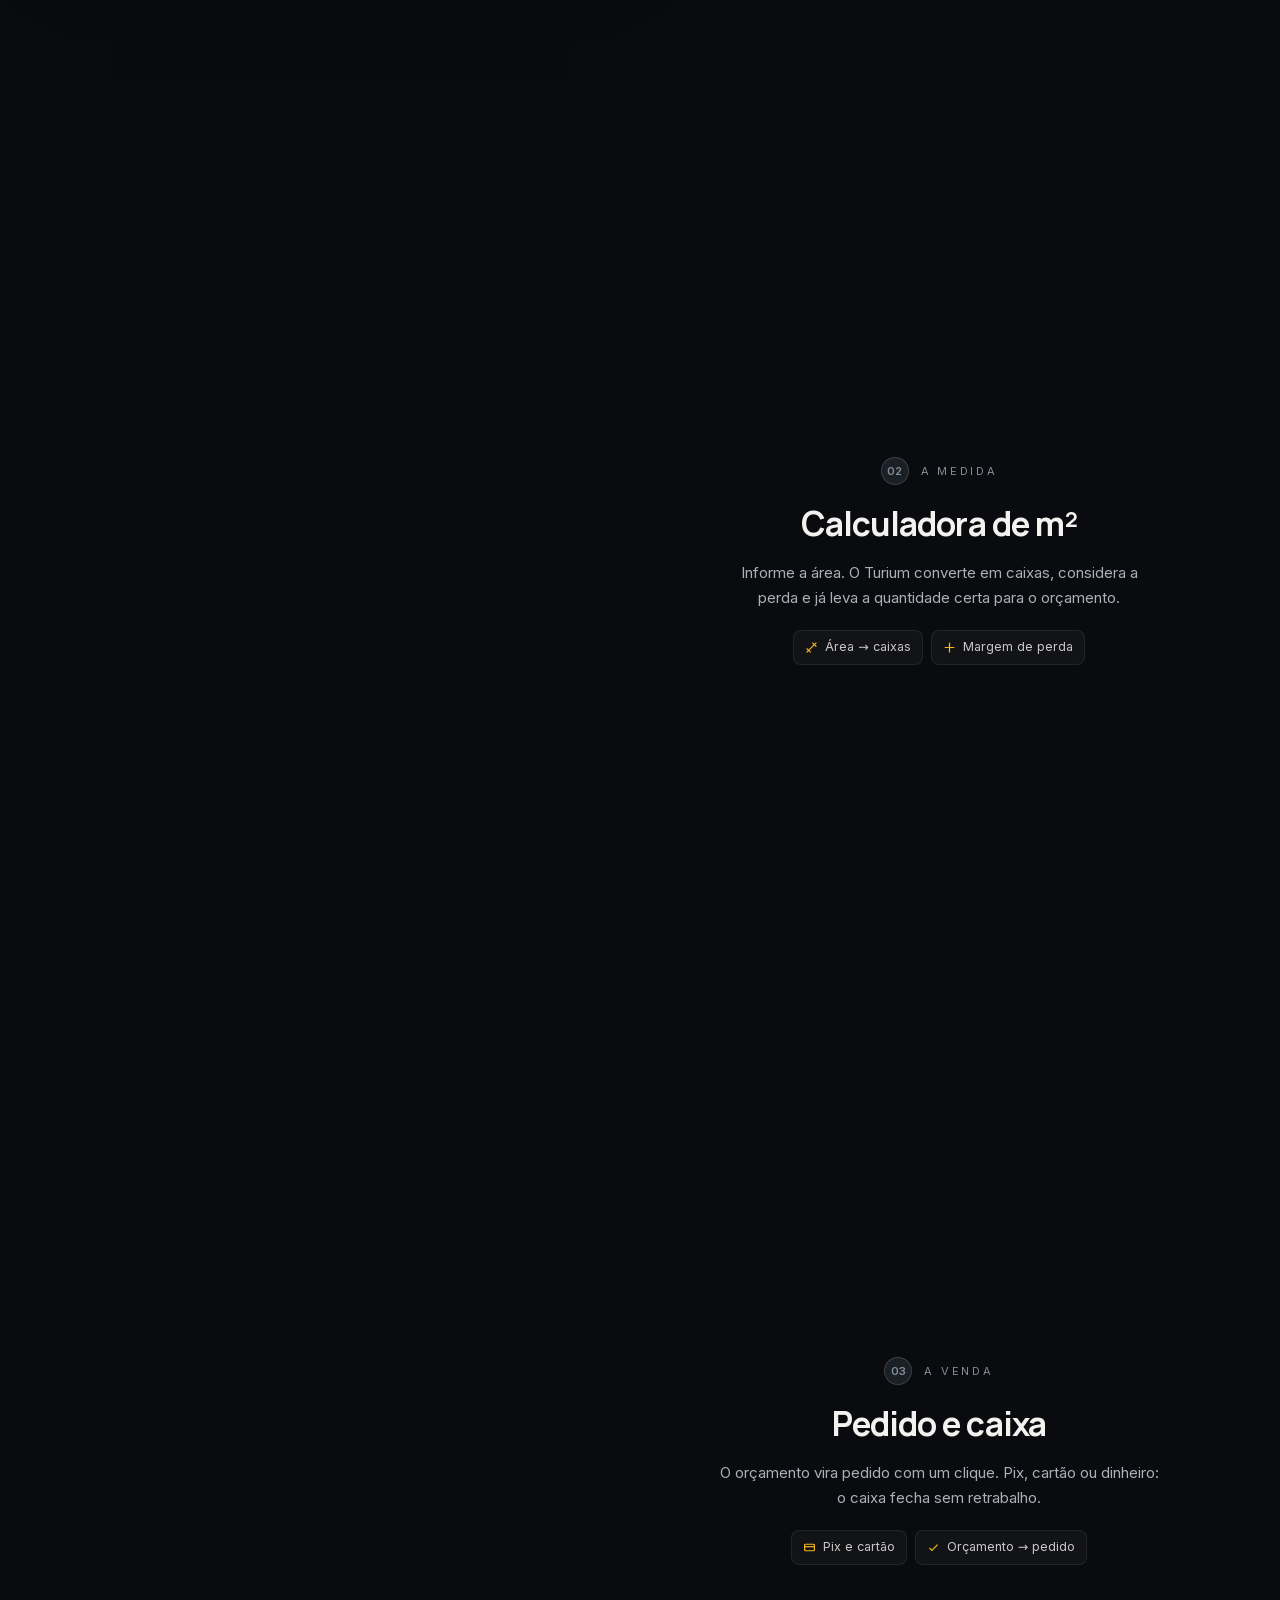
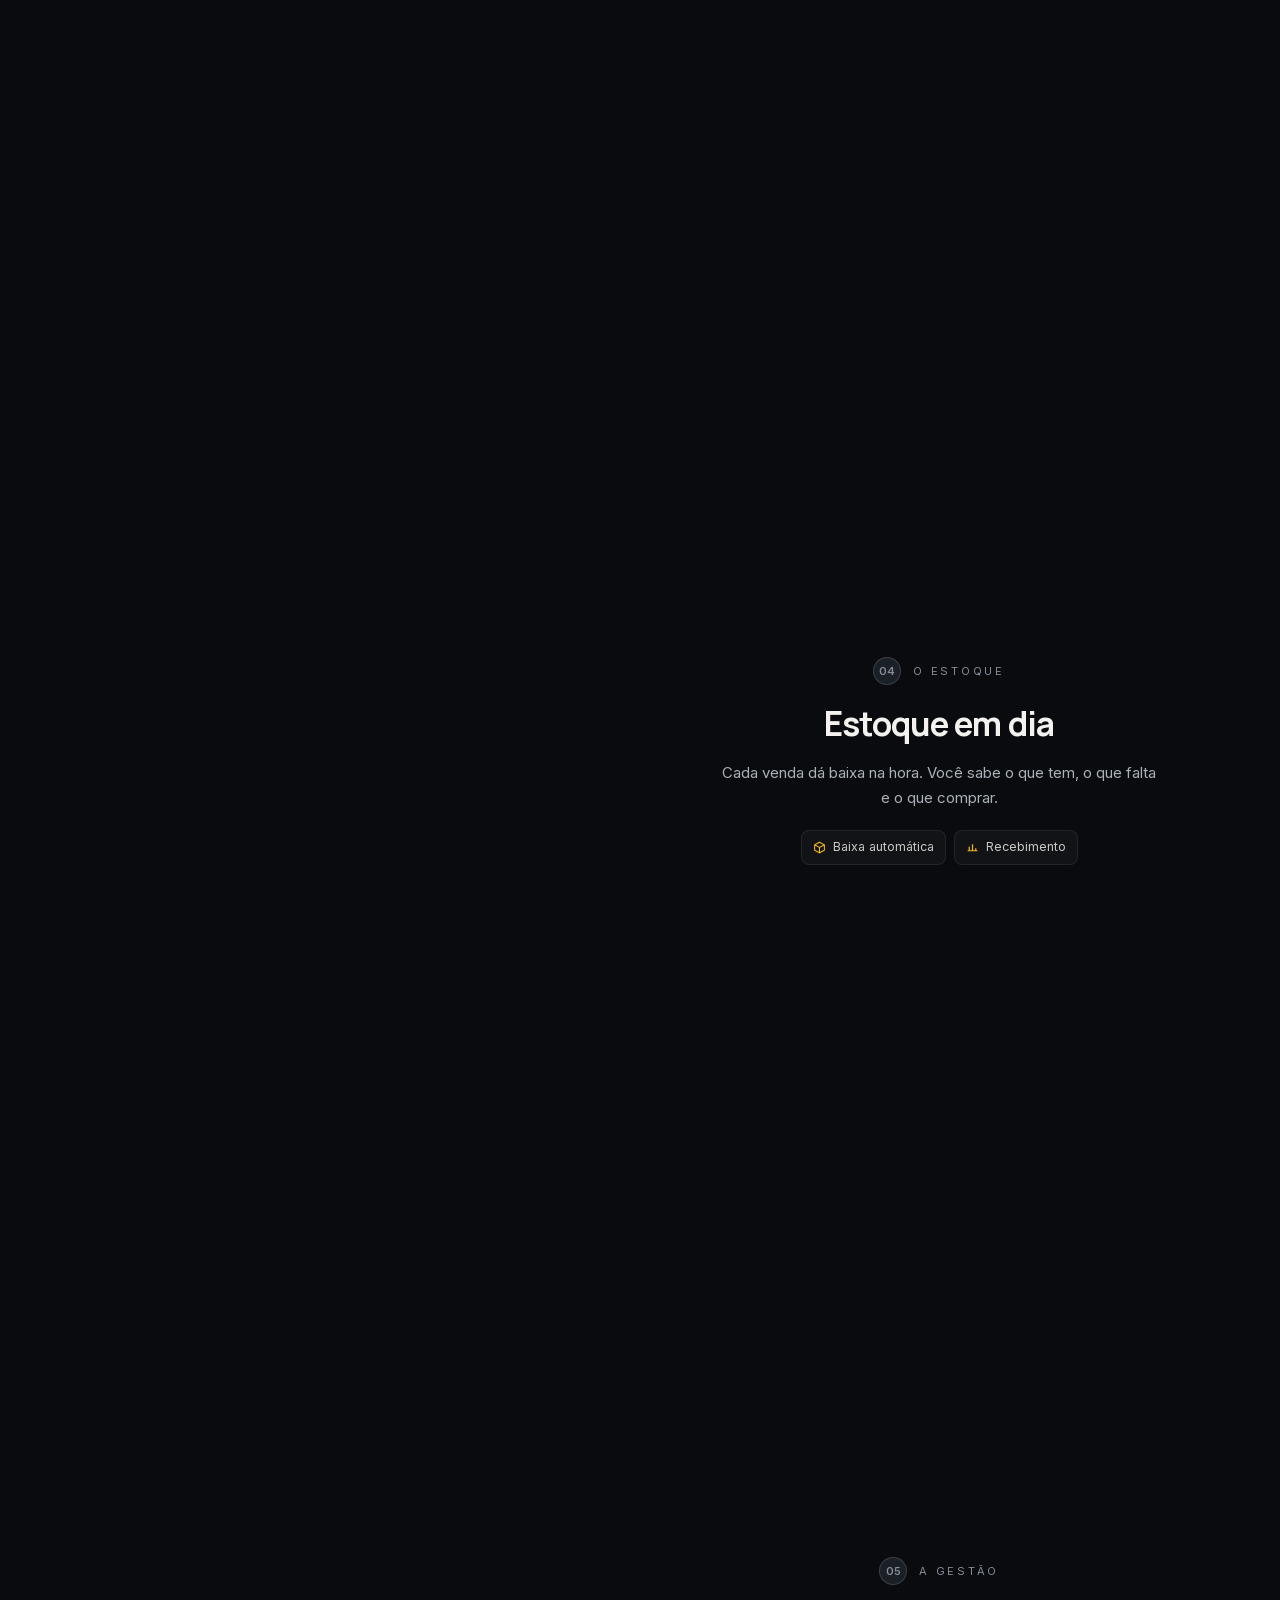
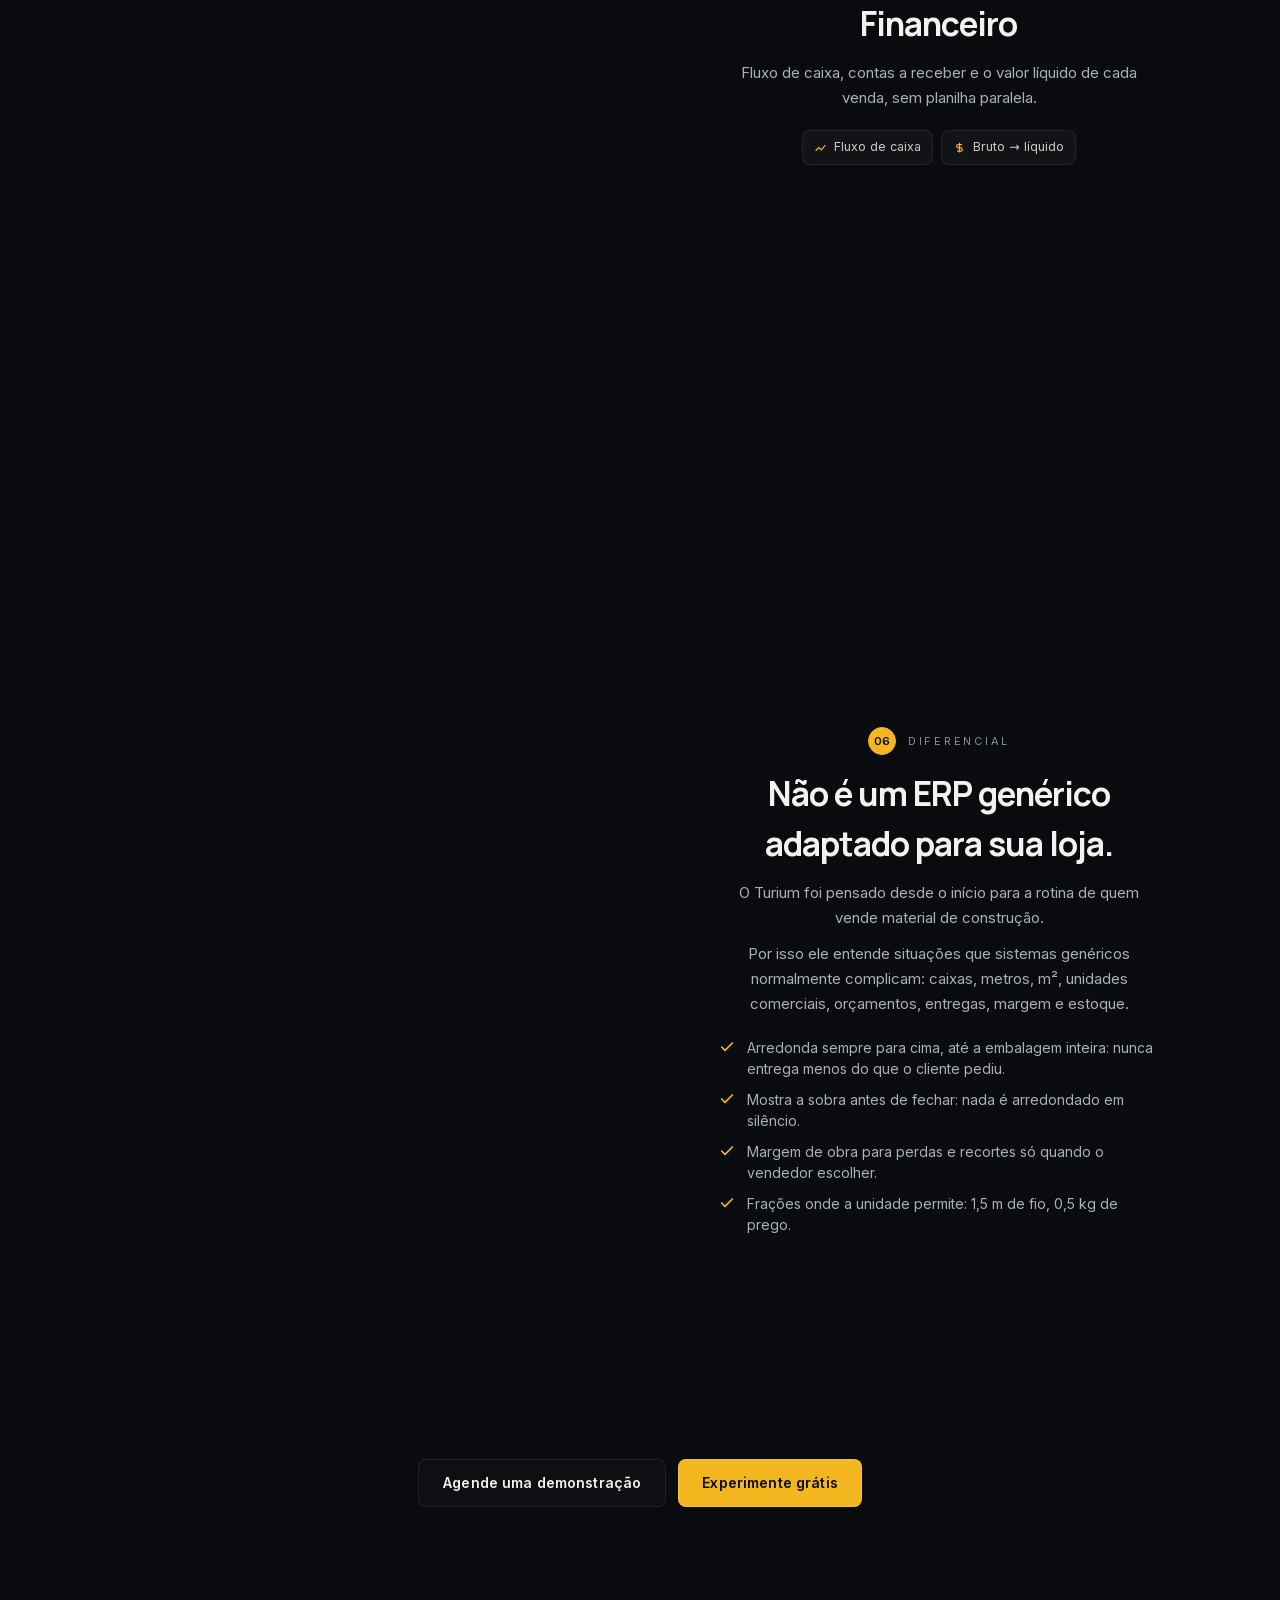
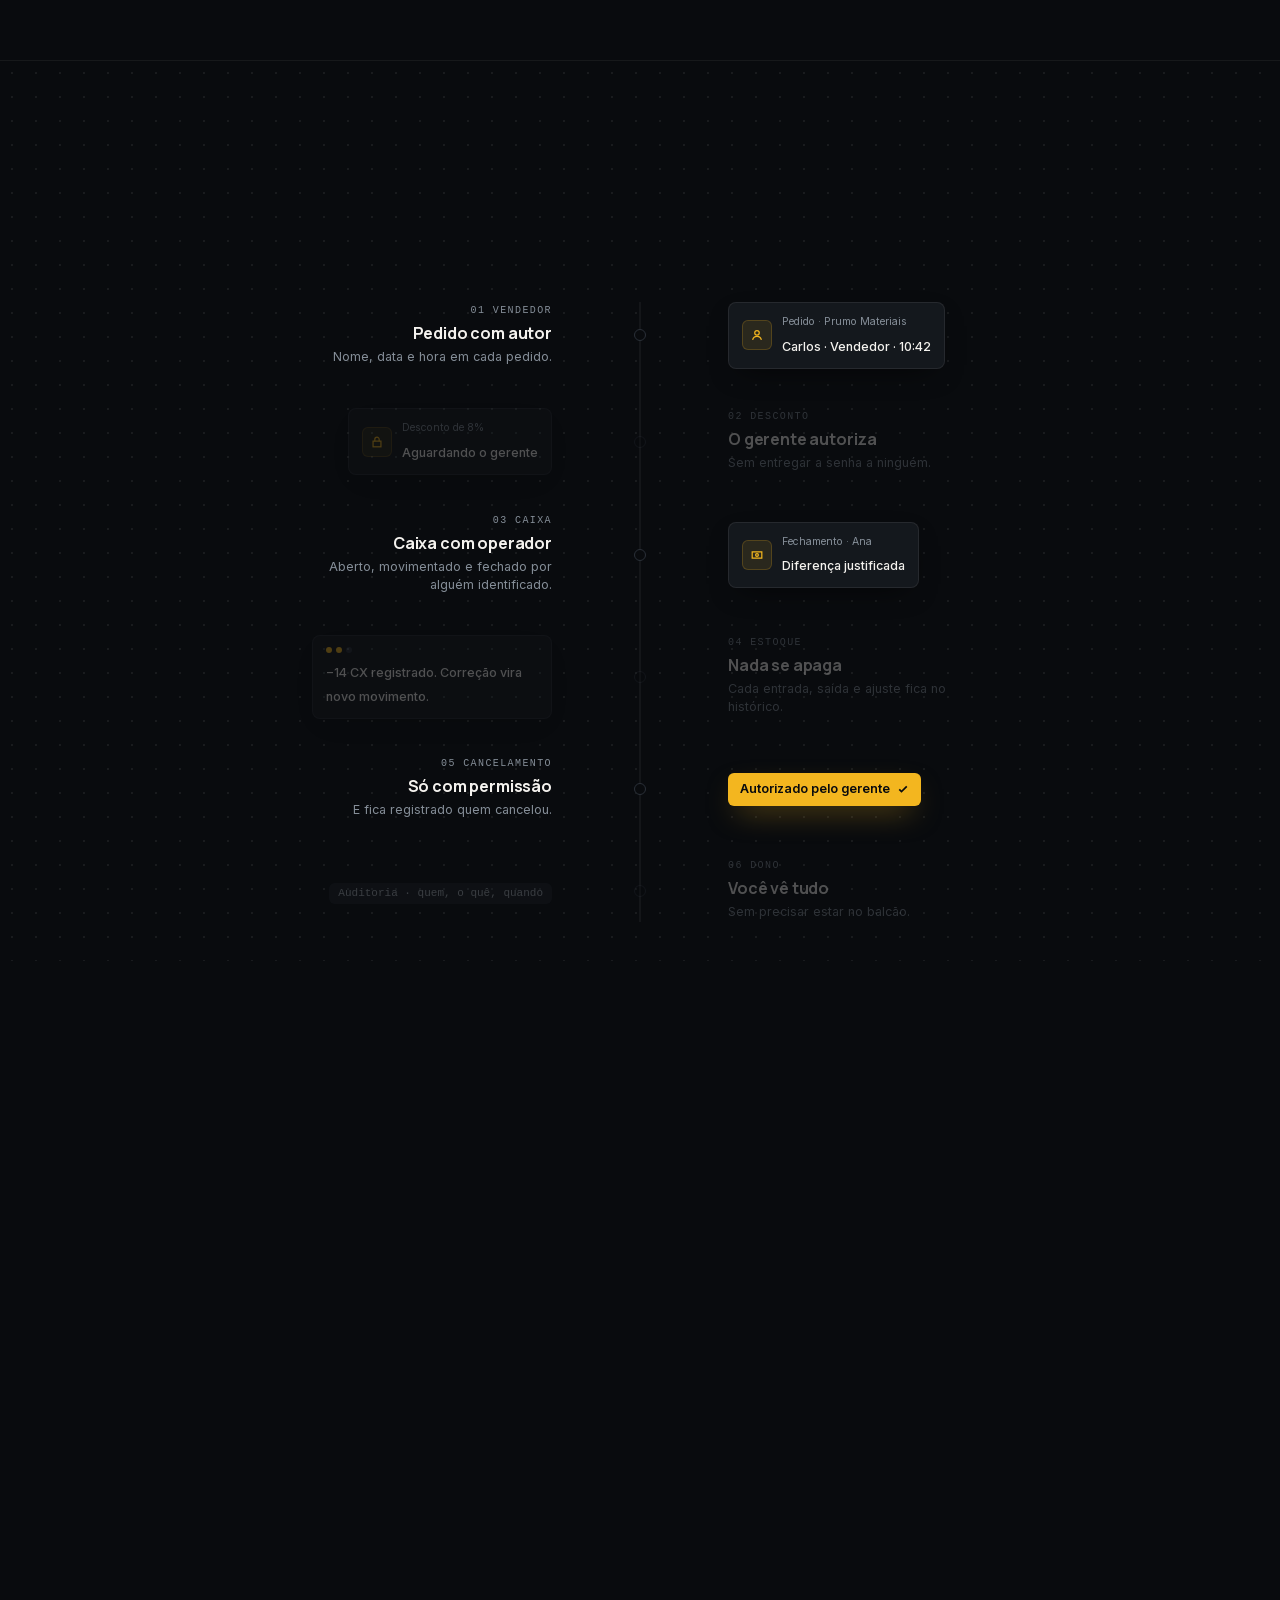
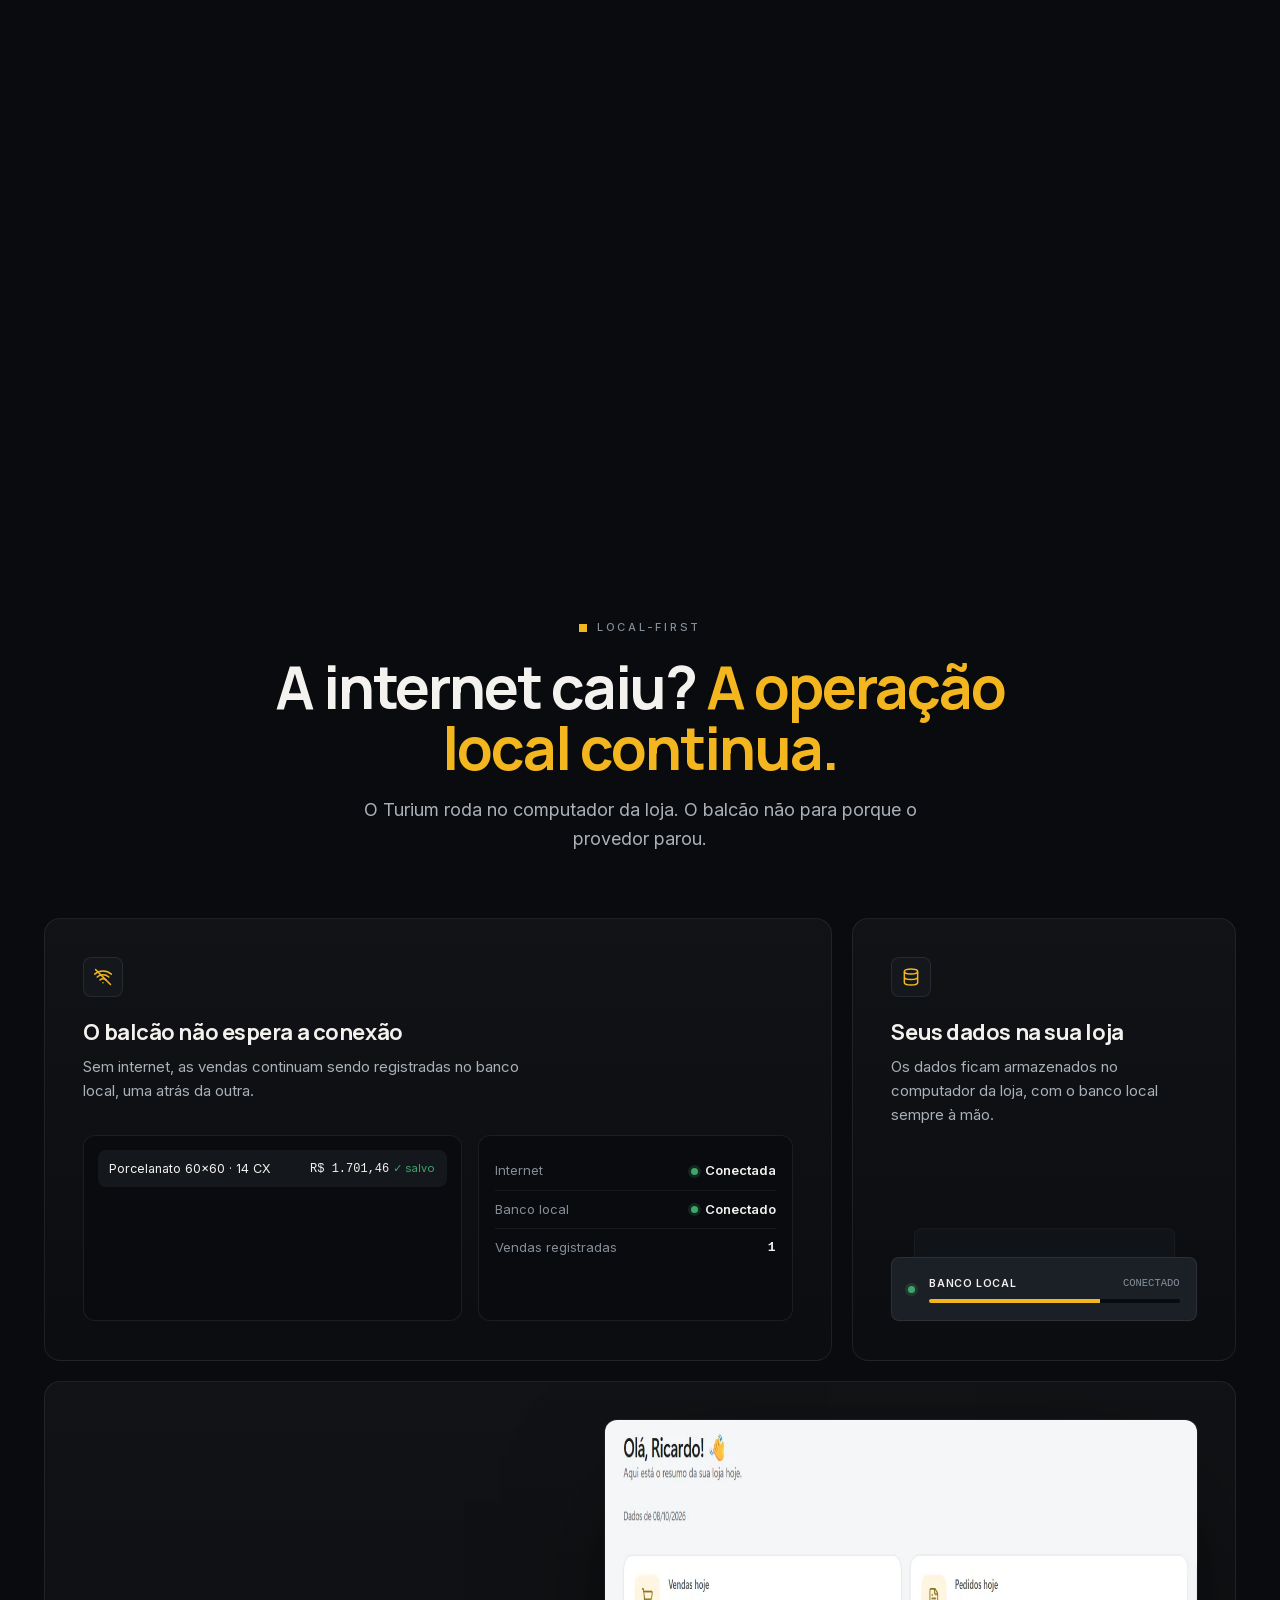
==== commit c5bd726a: "removendo a seção "Você sabe onde sua empresa está perdendo dinheiro?" Tira do index.html a seção de" ====
--- a/index.html
+++ b/index.html
@@ -10,7 +10,6 @@
   <link rel="stylesheet" href="assets/motion/assets/fonts/inter.css">
   <link rel="stylesheet" href="assets/motion/assets/fonts/manrope.css">
   <link rel="stylesheet" href="css/styles.css">
-  <link rel="stylesheet" href="css/inteligencia.css">
 </head>
 <body>
 
@@ -460,61 +459,6 @@
   </div>
 </section>
 
-<!-- ================= INTELIGÊNCIA DE NEGÓCIOS — filme 3 (assets/video/, fontes em assets/motion/perdas.html) ================= -->
-<section class="section intel" id="inteligencia" aria-labelledby="intel-title">
-  <div class="container">
-    <div class="section-head reveal">
-      <span class="eyebrow">Inteligência de negócios</span>
-      <h2 class="h-section" id="intel-title">Você sabe onde sua empresa <span class="text-gold">está perdendo dinheiro?</span></h2>
-      <p class="lead">Vender mais é importante. Entender seus números é o que ajuda a proteger suas margens, identificar desperdícios e planejar o crescimento.</p>
-    </div>
-
-    <figure class="intel-player reveal" id="intel-player" style="--d:120ms">
-      <div class="intel-frame">
-        <video playsinline muted preload="none"
-               data-poster="assets/video/filme3-perdas-poster.webp"
-               data-src-hd="assets/video/filme3-perdas-1080.mp4"
-               data-src-sd="assets/video/filme3-perdas-720.mp4"
-               aria-label="Filme: o lucro começa quando você enxerga onde está perdendo" aria-describedby="intel-desc">
-          <track kind="captions" srclang="pt-BR" label="Português (Brasil)" src="assets/video/filme3-perdas.pt-BR.vtt" default>
-        </video>
-        <button class="intel-start" type="button" aria-label="Assistir ao filme com som (59 segundos)">
-          <span class="disc"><svg viewBox="0 0 16 16" aria-hidden="true"><path d="M4 2.5v11l9-5.5z" fill="currentColor"/></svg></span>
-          <span class="lbl">Assistir · 59 s</span>
-        </button>
-        <button class="intel-unmute" type="button" aria-label="Ativar som e assistir do início">
-          <svg viewBox="0 0 16 16" aria-hidden="true"><path d="M2 6h3l4-3v10l-4-3H2z" fill="currentColor"/><path d="M11.5 5.5a3.5 3.5 0 0 1 0 5M13 3.8a6 6 0 0 1 0 8.4" fill="none" stroke="currentColor" stroke-width="1.4"/></svg>Ativar som
-        </button>
-        <div class="intel-bar" role="group" aria-label="Controles do filme">
-          <button class="ib" type="button" data-a="play" aria-label="Pausar">
-            <svg class="i-play" viewBox="0 0 16 16" aria-hidden="true"><path d="M4 2.5v11l9-5.5z" fill="currentColor"/></svg>
-            <svg class="i-pause" viewBox="0 0 16 16" aria-hidden="true"><path d="M4 2.5h3v11H4zM9 2.5h3v11H9z" fill="currentColor"/></svg>
-          </button>
-          <div class="intel-track" aria-hidden="true"><i><b></b></i></div>
-          <span class="intel-time">0:00 / 0:59</span>
-          <button class="ib" type="button" data-a="sound" aria-label="Ativar som">
-            <svg viewBox="0 0 16 16" aria-hidden="true"><path d="M2 6h3l4-3v10l-4-3H2z" fill="currentColor"/><path d="M11.5 5.5a3.5 3.5 0 0 1 0 5" fill="none" stroke="currentColor" stroke-width="1.4"/></svg><span class="txt">Ativar som</span>
-          </button>
-          <button class="ib" type="button" data-a="cc" aria-pressed="true" aria-label="Legendas"><span>CC</span></button>
-          <button class="ib" type="button" data-a="full" aria-label="Tela cheia">
-            <svg viewBox="0 0 16 16" aria-hidden="true"><path d="M2 6V2h4M10 2h4v4M14 10v4h-4M6 14H2v-4" fill="none" stroke="currentColor" stroke-width="1.6"/></svg>
-          </button>
-        </div>
-      </div>
-      <div class="intel-glow" aria-hidden="true"></div>
-      <figcaption id="intel-desc">
-        Filme de 59 s com narração, trilha e legendas. Dashboard real da base de demonstração; o gráfico 3D usa <b>dados ilustrativos</b> de uma loja fictícia.
-        As cenas de logística e responsabilidades mostram um <b>conceito de funcionalidade futura</b>.
-      </figcaption>
-    </figure>
-
-    <div class="intel-cta reveal" style="--d:200ms">
-      <a class="btn btn-gold" href="#comecar"><span class="shimmer"></span>Conheça a inteligência de negócios do Turium<svg viewBox="0 0 16 16" aria-hidden="true"><path d="M3 8h10M9 4l4 4-4 4" fill="none" stroke="currentColor" stroke-width="1.6"/></svg></a>
-      <a class="btn btn-ghost" href="#planos">Comparar planos</a>
-    </div>
-  </div>
-</section>
-
 <!-- ================= MOBILE — cópia da seção #mobile de "Turion landing page/index-v3.html" ================= -->
 <section class="t-mobile" id="mobile" aria-labelledby="mobile-title">
   <div class="t-mobile-grid">
@@ -701,6 +645,5 @@
 <script src="js/connectivity.js"></script>
 <script src="js/connectivity-section.js"></script>
 <script src="js/hero-bg.js"></script>
-<script src="js/inteligencia.js"></script>
 </body>
 </html>
